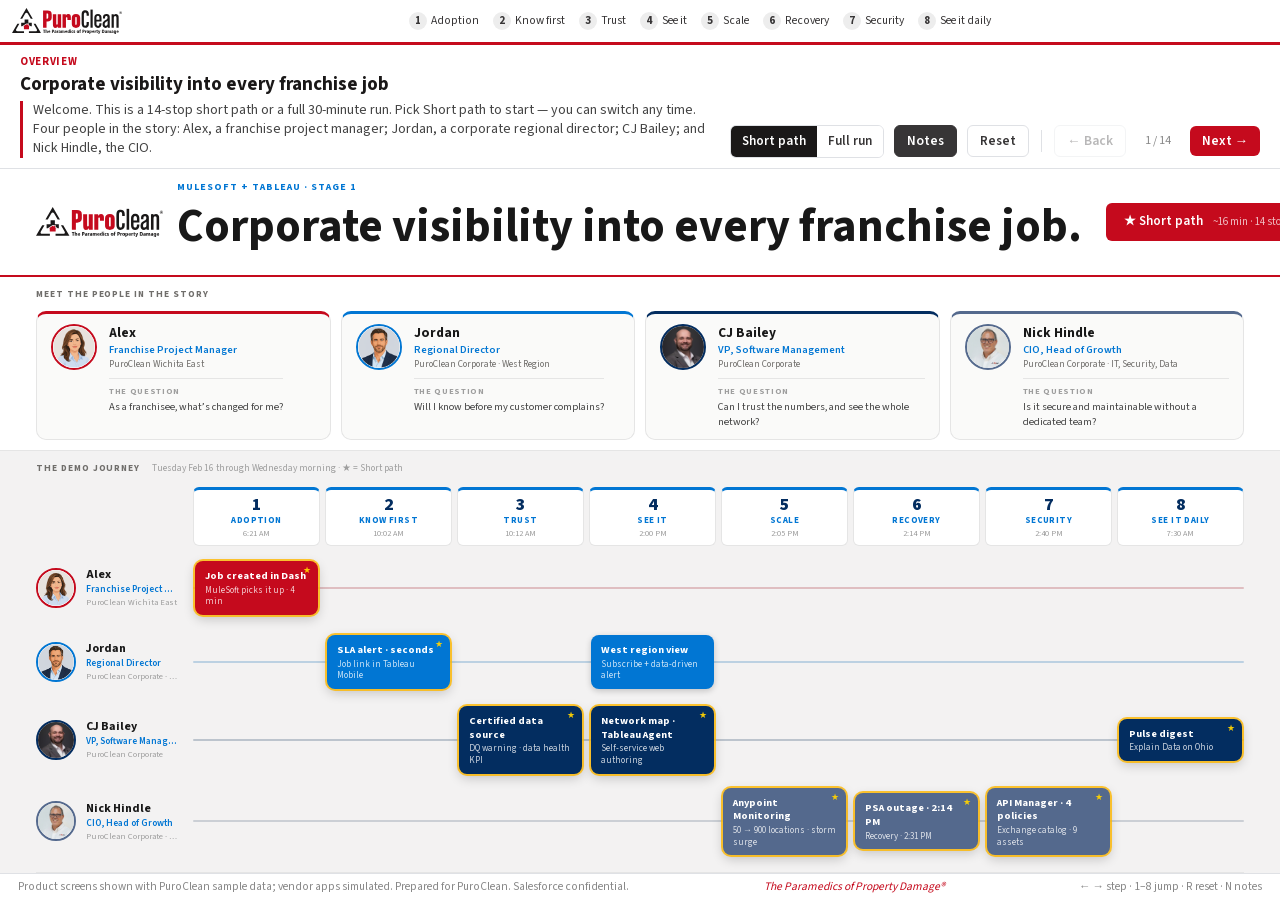
==== internal.html @ c3f548e0 "Add path-aware wrap-up recap stop; reframe persona-card questions (not quotes); keep toggle-snap fix" ====
<!doctype html>
<html lang="en">
<head>
  <meta charset="utf-8"/>
  <meta name="viewport" content="width=device-width, initial-scale=1"/>
  <meta name="robots" content="noindex, nofollow"/>
  <title>PuroClean &middot; Integration strategy &middot; Presenter version</title>
  <link rel="icon" href="assets/icons/house.svg"/>
  <link rel="stylesheet" href="css/styles.css?v=31b5bda"/>
</head>
<body>
  <div id="app"></div>
  <script src="js/data.js?v=31b5bda"></script>
  <script src="js/usmap.js?v=31b5bda"></script>
  <script src="js/console.js?v=31b5bda"></script>
  <script src="js/screens.js?v=31b5bda"></script>
  <script src="js/acts.js?v=31b5bda"></script>
  <script src="js/notes.js?v=31b5bda"></script>
  <script src="js/engine.js?v=31b5bda"></script>
</body>
</html>
---- css/styles.css ----
@font-face {
  font-family: "Source Sans 3";
  src: url("../assets/fonts/SourceSans3-latin.woff2") format("woff2");
  font-weight: 200 900;
  font-style: normal;
  font-display: swap;
}

:root {
  --red: #C50A1D;
  --red-h: #991A20;
  --alert: #D0232A;
  --ink: #1A1818;
  --ink2: #373536;
  --navy: #00346D;
  --gray: #A7A9AC;
  --bg: #F6F7F9;
  --bg2: #EDEDED;
  --line: #dfe1e5;
  --ok: #2e8b57;
  --amber: #e0a020;
  --cx-bg: #161414;
  --cx-panel: #211e1f;
  --cx-line: #3a3738;
  --cx-text: #e9e7e7;
  --cx-mut: #9b9899;
  --cx-ok: #5fd08a;
  --cx-err: #ff5a62;
  --cx-warn: #f5b942;
  --cx-blue: #5aa9e6;
  --mono: ui-monospace, "SF Mono", Menlo, Consolas, monospace;
  --water: #4e79a7; --fire: #e15759; --mold: #59a14f; --bio: #f28e2b;
}

* { box-sizing: border-box; }
html, body { margin: 0; height: 100%; }
body {
  font-family: "Source Sans 3", -apple-system, "Segoe UI", Helvetica, Arial, sans-serif;
  color: var(--ink);
  background: var(--bg);
  font-size: 15px;
  line-height: 1.35;
  -webkit-font-smoothing: antialiased;
  overflow: hidden;
}
button { font: inherit; cursor: pointer; }
code { font-family: var(--mono); font-size: .92em; }
[hidden] { display: none !important; }
.mut { color: #777; }
.small { font-size: 13px; }
.tiny { font-size: 11.5px; }
.ill { display: inline-block; font-size: 10.5px; font-style: italic; color: var(--cx-mut); border: 1px solid var(--cx-line); border-radius: 9px; padding: 0 7px; margin-left: 6px; vertical-align: middle; font-weight: 400; }

#app { height: 100vh; display: grid; grid-template-rows: auto auto 1fr auto; }

/* ------------------------------------------------------------ buttons */
.primary, .btn.primary { background: var(--red); color: #fff; border: 0; border-radius: 6px; padding: 8px 16px; font-weight: 600; }
.primary:hover { background: var(--red-h); }
.primary:disabled, .ghost:disabled { opacity: .35; cursor: default; }
.ghost, .btn.ghost { background: #fff; color: var(--ink2); border: 1px solid var(--line); border-radius: 6px; padding: 7px 13px; font-weight: 600; }
.ghost:hover { border-color: var(--gray); }
.ghost.on { background: var(--ink2); color: #fff; border-color: var(--ink2); }
.btn { border-radius: 6px; padding: 8px 16px; font-weight: 600; }

/* ------------------------------------------------------------ top bar */
.top {
  display: flex; align-items: center; gap: 16px;
  padding: 8px 18px; background: #fff; border-bottom: 3px solid var(--red);
}
.top-logo { cursor: pointer; display: flex; }
.top-logo img { height: 30px; }
.top-title { display: flex; flex-direction: column; line-height: 1.1; padding-left: 14px; border-left: 1px solid var(--line); white-space: nowrap; }
.top-title b { font-size: 15px; }
.top-title span { font-size: 12px; color: #777; }
.stepper { display: flex; gap: 2px; flex: 1; justify-content: center; flex-wrap: nowrap; min-width: 0; }
.st {
  background: transparent; border: 1px solid transparent; border-radius: 16px; padding: 4px 8px;
  font-size: 13px; color: var(--ink2); display: flex; align-items: center; gap: 5px; white-space: nowrap;
}
.st i { font-style: normal; font-weight: 700; font-size: 11px; width: 18px; height: 18px; border-radius: 50%; background: var(--bg2); display: grid; place-items: center; }
.st:hover { border-color: var(--line); }
.st.focus i { background: #f6d7da; color: var(--red); }
.st.on { background: var(--red); color: #fff; }
.st.on i { background: #fff; color: var(--red); }
.st.off { opacity: .42; }
.top-ctl { display: flex; gap: 8px; align-items: center; }
.seg { display: flex; border: 1px solid var(--line); border-radius: 6px; overflow: hidden; }
.seg button { border: 0; background: #fff; padding: 7px 11px; font-size: 13px; font-weight: 600; color: var(--ink2); }
.seg button.on { background: var(--ink); color: #fff; }

/* ------------------------------------------------------------ talking points */
.talk {
  display: grid; grid-template-columns: 1fr auto; gap: 18px; align-items: end;
  padding: 10px 20px 10px; background: #fff; border-bottom: 1px solid var(--line);
}
.tk-act { font-size: 11px; letter-spacing: .06em; text-transform: uppercase; color: var(--red); font-weight: 700; display: flex; gap: 8px; align-items: center; flex-wrap: wrap; }
.tk-ch { color: var(--red); }
.tk-q { color: var(--ink2); font-style: normal; text-transform: none; letter-spacing: 0; font-weight: 400; font-size: 12px; }
.tk-off { background: var(--bg2); color: #666; border-radius: 9px; padding: 1px 8px; letter-spacing: .03em; font-style: normal; }
.tk-title { font-size: 21px; font-weight: 700; margin: 2px 0 2px; display: flex; align-items: baseline; gap: 8px; }
.tk-id { font-size: 13px; color: #fff; background: var(--ink2); border-radius: 4px; padding: 0 6px; font-weight: 600; }
.tk-say { font-size: 15px; color: #444; max-width: 980px; border-left: 3px solid var(--red); padding-left: 10px; margin-top: 4px; }
.notes-off .tk-say { display: none; }
.tk-r { display: flex; flex-direction: column; align-items: flex-end; gap: 8px; }
.tk-chips { display: flex; gap: 5px; flex-wrap: wrap; justify-content: flex-end; max-width: 560px; }
.chip { font-size: 12px; border: 1px solid var(--line); background: var(--bg); border-radius: 12px; padding: 1px 9px; color: var(--ink2); white-space: nowrap; }
.chip-persona { font-size: 12px; border-radius: 12px; padding: 2px 10px; color: #fff; background: var(--pc, var(--ink2)); font-weight: 600; white-space: nowrap; }
.chip-clock { font-size: 12px; border: 1px solid var(--line); background: var(--bg); border-radius: 12px; padding: 1px 9px; color: #555; white-space: nowrap; }
.chip-new { font-size: 9.5px; border-radius: 8px; padding: 1px 7px; background: #f5eafb; color: #9050E9; font-weight: 700; border: 1px solid #e0c8f7; }
.tk-nav { display: flex; align-items: center; gap: 10px; }
.tk-pos { font-size: 12px; color: #888; min-width: 44px; text-align: center; }
.tk-sep { width: 1px; height: 22px; background: var(--line); margin: 0 2px; }
.tk-nav .ghost, .tk-nav .primary { padding: 6px 12px; font-size: 13.5px; }
#btnNext.ready { animation: nextPulse 1.6s ease-in-out infinite; }
@keyframes nextPulse { 0%, 100% { box-shadow: 0 0 0 0 rgba(197, 10, 29, .5); } 50% { box-shadow: 0 0 0 7px rgba(197, 10, 29, 0); } }

/* ------------------------------------------------------------ stage */
.stage { display: grid; grid-template-columns: 50% 50%; min-height: 0; position: relative; }
.left {
  overflow: auto; padding: 18px 22px 30px; display: flex; flex-direction: column; align-items: center; justify-content: safe center; gap: 12px;
  background: radial-gradient(circle at 20% 0%, #fff 0, var(--bg) 60%);
}
.right { background: var(--cx-bg); color: var(--cx-text); display: flex; flex-direction: column; min-height: 0; border-left: 4px solid var(--red); }
.foot {
  display: flex; gap: 18px; justify-content: space-between; padding: 5px 18px; font-size: 11.5px; color: #888;
  background: #fff; border-top: 1px solid var(--line);
}
.foot-tag { font-style: italic; color: var(--red); }

/* ------------------------------------------------------------ guided tap pulse */
.pulse { position: relative; animation: tapPulse 1.3s ease-out infinite; z-index: 1; }
@keyframes tapPulse {
  0% { box-shadow: 0 0 0 0 rgba(197, 10, 29, .65); }
  70% { box-shadow: 0 0 0 12px rgba(197, 10, 29, 0); }
  100% { box-shadow: 0 0 0 0 rgba(197, 10, 29, 0); }
}
g.pulse { animation: none; cursor: pointer; }
g.pulse rect:first-child, g.pulse > path:first-child { stroke: var(--red); stroke-width: 3; animation: tileStroke 1.1s ease-in-out infinite; }
@keyframes tileStroke { 50% { stroke-width: 7; stroke-opacity: .35; } }
tr.pulse { animation: none; box-shadow: none; }
tr.pulse > td { animation: rowPulse 1.3s ease-in-out infinite; }
tr.pulse > td:first-child { box-shadow: inset 3px 0 0 var(--red); }
@keyframes rowPulse { 50% { background: #f8d2d6; } }
tr[data-tap]:hover > td { background: #eef4fa; }
[data-tap].tapped:not(tr) { outline: 2px solid #0176D3; outline-offset: -2px; }
tr.tapped > td { background: #e3eefa; }
[data-tap] { cursor: pointer; }

/* ------------------------------------------------------------ role badge + devices */
.badge-role { display: flex; align-items: center; gap: 9px; align-self: center; background: #fff; border: 1px solid var(--line); border-radius: 22px; padding: 4px 14px 4px 4px; box-shadow: 0 1px 2px rgba(0,0,0,.04); }
.br-dot { width: 30px; height: 30px; border-radius: 50%; background: var(--rc); color: #fff; display: grid; place-items: center; font-weight: 700; font-size: 12px; }
.badge-role b { display: block; font-size: 14px; line-height: 1.1; }
.badge-role small { display: block; font-size: 12px; color: #777; }

.device { background: var(--ink); border-radius: 26px; padding: 10px 12px 14px; box-shadow: 0 18px 40px -18px rgba(0,0,0,.45); position: relative; }
.device .dv-bar { height: 16px; display: flex; align-items: center; justify-content: center; position: relative; color: #bbb; font-size: 10.5px; }
.dv-clock { position: absolute; left: 10px; }
.dv-cam { width: 7px; height: 7px; border-radius: 50%; background: #444; }
.dv-screen { background: #fff; border-radius: 12px; overflow: hidden; }
.device.tablet { width: min(100%, 600px); border: 3px solid var(--rc); }
.device.laptop { width: min(100%, 720px); border-radius: 14px 14px 4px 4px; background: #222; padding: 8px 10px 10px; border: 3px solid var(--rc); }
.device.laptop .dv-screen { border-radius: 4px; }
.device.laptop::after { content: ""; position: absolute; left: -7%; right: -7%; bottom: -14px; height: 12px; background: linear-gradient(#cfd2d6, #a8abb0); border-radius: 0 0 14px 14px; }
.device.phone { width: 292px; border-radius: 40px; padding: 12px 11px 16px; border: 3px solid var(--rc); }
.device.phone .dv-screen { border-radius: 28px; height: 560px; }

/* ------------------------------------------------------------ franchise job app */
.ja { font-size: 14px; }
.ja-top { display: flex; justify-content: space-between; align-items: center; padding: 9px 14px; background: var(--ink2); color: #fff; }
.ja-app { font-weight: 700; }
.ja-app em { font-weight: 400; color: #ccc; font-size: 12px; }
.ja-fr { font-size: 12.5px; color: #ddd; }
.ja-switch { display: flex; gap: 4px; padding: 8px 14px; background: var(--bg); border-bottom: 1px solid var(--line); align-items: center; }
.ja-switch button { border: 1px solid var(--line); background: #fff; border-radius: 14px; padding: 3px 12px; font-size: 13px; font-weight: 600; }
.ja-switch button.on { background: var(--ink); color: #fff; border-color: var(--ink); }
.ja-sim { margin-left: auto; font-size: 11.5px; color: #888; font-style: italic; }
.ja-head { display: flex; gap: 12px; padding: 12px 14px; align-items: flex-start; position: relative; flex-wrap: wrap; }
.ja-ic { width: 40px; height: 40px; border-radius: 10px; background: #e6eef7; display: grid; place-items: center; }
.ja-ic .ico { width: 24px; height: 24px; }
.ja-id { font-weight: 700; font-size: 16px; }
.ja-sub { font-size: 13px; }
.ja-sync { width: 100%; background: #e5f4ea; color: #1d6b3f; border: 1px solid #bfe3cc; border-radius: 6px; padding: 5px 10px; font-weight: 600; font-size: 13px; animation: fadeUp .4s ease; }
.ja-tabs { display: flex; gap: 18px; padding: 0 14px; border-bottom: 1px solid var(--line); font-size: 13px; color: #777; }
.ja-tabs span { padding: 6px 0; }
.ja-tabs .on { color: var(--red); border-bottom: 2px solid var(--red); font-weight: 600; }
.ja-dates { padding: 6px 14px; }
.ja-row { display: flex; justify-content: space-between; align-items: center; padding: 7px 0; border-bottom: 1px dashed #eee; }
.ja-row.done .ja-val { font-weight: 700; color: var(--ink); }
.ja-row.flash { animation: flash 1.4s ease; }
@keyframes flash { 0% { background: #fde2e4; } 100% { background: transparent; } }
.ja-lbl { display: flex; gap: 6px; align-items: center; }
.sla-tag { font-style: normal; font-size: 10px; font-weight: 700; color: var(--red); border: 1px solid #f2b8bd; border-radius: 8px; padding: 0 5px; }
.ja-set { background: #fff; border: 1px solid var(--red); color: var(--red); border-radius: 5px; padding: 2px 10px; font-weight: 600; font-size: 13px; }
.ja-actions { display: flex; gap: 8px; justify-content: flex-end; padding: 10px 14px 14px; }
.ico { width: 18px; height: 18px; vertical-align: -4px; }

.q-list { padding: 12px 14px; display: flex; flex-direction: column; gap: 8px; }
.q-item { border: 1px solid var(--line); border-left: 4px solid var(--amber); border-radius: 6px; padding: 8px 10px; }
.q-item.bad { border-left-color: var(--red); }
.q-item small { display: block; color: #777; }

/* ------------------------------------------------------------ corporate cards */
.card-pad { padding: 18px 20px 20px; }
.card-pad h3 { margin: 0 0 12px; font-size: 18px; }
.plat-grid { display: grid; grid-template-columns: repeat(3, 1fr); gap: 10px; margin-bottom: 12px; }
.plat { border: 1px solid var(--line); border-radius: 8px; padding: 12px; }
.plat b { display: block; }
.plat small { color: #777; font-size: 12px; }
.plat.on { border-left: 4px solid var(--ok); }
.plat.add { border: 2px dashed var(--gray); color: var(--ink2); }
.plat.new { border: 2px solid var(--amber); background: #fff8e6; animation: fadeUp .4s ease; }

.sc-stops { display: flex; gap: 8px; margin-bottom: 10px; }
.sc-stops button { flex: 1; border: 1px solid var(--line); background: #fff; border-radius: 6px; padding: 8px; font-weight: 600; }
.sc-stops button.on { background: var(--navy); color: #fff; border-color: var(--navy); }
.sc-track { height: 8px; background: var(--bg2); border-radius: 4px; overflow: hidden; margin-bottom: 12px; }
.sc-track span { display: block; height: 100%; background: var(--red); transition: width .6s ease; }
.sc-surge { display: inline-flex; align-items: center; gap: 8px; font-weight: 600; border-radius: 16px; padding: 4px 10px 4px 4px; }
.sw { width: 36px; height: 20px; border-radius: 10px; background: #ccc; position: relative; transition: background .2s; }
.sw::after { content: ""; position: absolute; top: 2px; left: 2px; width: 16px; height: 16px; border-radius: 50%; background: #fff; transition: left .2s; }
.sc-surge.on .sw { background: var(--red); }
.sc-surge.on .sw::after { left: 18px; }
.sc-kpis { display: grid; grid-template-columns: repeat(3, 1fr); gap: 10px; margin: 14px 0 8px; }
.sc-kpis div { background: var(--bg); border-radius: 8px; padding: 10px; }
.sc-kpis b { display: block; font-size: 22px; }
.sc-kpis small { color: #777; }

.form { display: grid; grid-template-columns: 1fr 1fr; gap: 10px; margin-bottom: 14px; }
.form label { font-size: 12px; color: #666; display: flex; flex-direction: column; gap: 3px; }
.form input { font: inherit; font-size: 14px; color: var(--ink); border: 1px solid var(--line); border-radius: 5px; padding: 6px 8px; background: var(--bg); }
.ok-banner { background: #e5f4ea; color: #1d6b3f; border: 1px solid #bfe3cc; border-radius: 6px; padding: 10px 12px; font-weight: 600; animation: fadeUp .4s ease; }

.certs { display: flex; gap: 6px; flex-wrap: wrap; margin: 10px 0; }
.cert { background: var(--navy); color: #fff; border-radius: 5px; padding: 5px 11px; font-weight: 700; font-size: 13px; }
.ticks { padding: 0; list-style: none; margin: 8px 0; columns: 2; }
.ticks li { padding: 3px 0 3px 22px; position: relative; break-inside: avoid; }
.ticks li::before { content: "\2713"; position: absolute; left: 2px; color: var(--ok); font-weight: 700; }

.cmp { display: grid; grid-template-columns: 1fr 1fr; gap: 12px; }
.cmp-col { border: 1px solid var(--line); border-radius: 8px; padding: 12px 14px; display: flex; flex-direction: column; }
.cmp-col.on { border: 2px solid var(--red); }
.cmp-h { font-weight: 700; text-transform: uppercase; font-size: 12px; letter-spacing: .06em; color: #777; }
.cmp-col.on .cmp-h { color: var(--red); }
.cmp-col ul { padding-left: 18px; margin: 8px 0; flex: 1; }
.cmp-foot { font-size: 13px; font-style: italic; color: #555; border-top: 1px solid var(--line); padding-top: 8px; }

.next-grid { display: grid; grid-template-columns: repeat(3, 1fr); gap: 10px; }
.next-grid div { background: var(--bg); border-radius: 8px; padding: 12px; border-top: 3px solid var(--navy); }
.next-grid b { display: block; }
.next-grid small { color: #666; }
blockquote { margin: 16px 0 8px; padding: 10px 14px; border-left: 4px solid var(--red); background: #fdf3f4; font-size: 17px; font-style: italic; }
blockquote span { display: block; font-size: 12px; font-style: normal; color: #777; margin-top: 4px; }

/* ------------------------------------------------------------ phone screens */
.ph { height: 100%; }
.ph-lock { height: 100%; background: linear-gradient(160deg, #2b3a55 0%, #1A1818 70%); color: #fff; padding: 46px 14px; text-align: center; }
.ph-time { font-size: 58px; font-weight: 300; line-height: 1; }
.ph-date { font-size: 14px; opacity: .85; margin-bottom: 26px; }
.notif { text-align: left; background: rgba(255,255,255,.92); color: var(--ink); border-radius: 16px; padding: 10px 12px; animation: dropIn .5s ease; }
.notif b { display: block; font-size: 14px; }
.notif p { margin: 3px 0 0; font-size: 13px; }
.nt-h { display: flex; align-items: center; gap: 6px; font-size: 11.5px; color: #666; margin-bottom: 4px; }
.nt-h img { height: 12px; }
.nt-mule { width: 16px; height: 16px; border-radius: 4px; background: #00a0df; color: #fff; font-weight: 700; font-size: 10px; display: grid; place-items: center; }
.ph-app { padding: 18px 14px; height: 100%; background: var(--bg); overflow: auto; }
.ph-apphead { font-weight: 700; font-size: 15px; margin: 18px 0 12px; }
.al-card { background: #fff; border-radius: 10px; padding: 10px 12px; border-left: 4px solid var(--alert); margin-bottom: 10px; }
.al-card p { margin: 4px 0 0; font-size: 13px; }
.al-steps { font-size: 13px; background: #fff; border-radius: 10px; padding: 8px 12px; margin-bottom: 12px; }
.al-steps div { padding: 3px 0; }
.ph-app .btn { width: 100%; }
.al-run { display: block; text-align: center; margin-top: 10px; color: var(--navy); font-weight: 600; font-size: 13px; }
.pulse-card { background: #fff; border-radius: 12px; padding: 12px; margin-bottom: 10px; box-shadow: 0 1px 2px rgba(0,0,0,.06); }
.pl-k { font-size: 12.5px; color: #666; }
.pl-v { font-size: 26px; font-weight: 700; }
.pulse-card.small .pl-v { font-size: 19px; }
.pl-v .up { font-size: 14px; color: var(--red); }
.pl-v .flat { font-size: 13px; color: var(--ok); font-weight: 600; }
.pulse-card p { font-size: 13px; margin: 4px 0 0; }
.spark { width: 100%; height: 50px; }

/* ------------------------------------------------------------ Tableau */
.tb { font-size: 13px; background: #fff; }
.tb-top { display: flex; align-items: center; gap: 10px; background: var(--ink); color: #fff; padding: 7px 12px; }
.tb-top img { height: 15px; }
.tb-title { font-weight: 700; font-size: 14px; }
.tb-fresh { margin-left: auto; font-size: 11.5px; color: #8fd9a8; }
.tb-brand { font-size: 11px; background: #e97627; color: #fff; border-radius: 3px; padding: 1px 6px; font-weight: 700; }
.tb-crumbs { display: flex; gap: 6px; align-items: center; padding: 6px 12px; background: var(--bg); border-bottom: 1px solid var(--line); font-size: 12.5px; color: #666; }
.tb-crumbs i { font-style: normal; color: #bbb; }
.tb-crumbs .on { color: var(--ink); font-weight: 700; }
.tb-viewas { margin-left: auto; background: var(--navy); color: #fff; border-radius: 10px; padding: 1px 9px; font-size: 11.5px; }
.tb-body { padding: 10px 12px 12px; }
.tb-kpis { display: grid; grid-template-columns: repeat(5, 1fr); gap: 7px; margin-bottom: 9px; }
.tb-kpis.three { grid-template-columns: repeat(3, 1fr); }
.kpi { border: 1px solid var(--line); border-radius: 6px; padding: 6px 8px; border-top: 3px solid var(--navy); }
.kpi-k { font-size: 11px; color: #666; line-height: 1.15; }
.kpi-v { font-size: 20px; font-weight: 700; color: var(--navy); }
.kpi-v small { font-size: 11px; font-weight: 600; }
.kpi-v .up { color: var(--ok); }
.kpi-d { font-size: 11px; color: #888; }
.kpi.hl { border-color: var(--red); border-top-color: var(--red); background: #fdf3f4; }
.kpi.tappable { border-top-color: var(--red); }
.kpi.green { border-top-color: var(--ok); }
.kpi.green .kpi-v { color: var(--ok); }
.kpi.amber { border-top-color: var(--amber); background: #fff8e6; }
.kpi.amber .kpi-v { color: #b57a00; }
.tb-grid { display: grid; grid-template-columns: 1.55fr 1fr; gap: 9px; }
.tb-card { border: 1px solid var(--line); border-radius: 6px; padding: 8px 10px; }
.tb-card.wide { padding: 8px; }
.tb-h { font-weight: 700; font-size: 13px; margin-bottom: 6px; display: flex; justify-content: space-between; gap: 8px; }
.tb-h small { font-weight: 400; color: var(--red); }
.tb-note { font-size: 11.5px; color: #888; margin-top: 8px; }
.tb-ask { font-size: 14px; margin: 4px 0; color: #444; }
.usmap { width: 100%; height: auto; display: block; }
.usmap .tl { font-size: 11px; font-weight: 700; }
.usmap .tv { font-size: 10.5px; }
.donut-legend div { display: flex; align-items: center; gap: 7px; padding: 3px 0; }
.donut-legend i { width: 12px; height: 12px; border-radius: 3px; }
.bars { display: flex; flex-direction: column; gap: 6px; }
.bar-row { display: grid; grid-template-columns: 112px 1fr 34px; gap: 6px; align-items: center; border-radius: 5px; padding: 3px 4px; }
.bl { font-size: 12.5px; white-space: nowrap; overflow: hidden; text-overflow: ellipsis; }
.bt { height: 14px; background: var(--bg2); border-radius: 3px; overflow: hidden; }
.bt span { display: block; height: 100%; animation: grow .6s ease; transform-origin: left; }
@keyframes grow { from { transform: scaleX(0); } }
.bv { font-weight: 700; text-align: right; }
.tb-table { width: 100%; border-collapse: collapse; font-size: 12.5px; }
.tb-table th { text-align: left; font-size: 11px; color: #777; font-weight: 600; border-bottom: 1px solid var(--line); padding: 4px; }
.tb-table td { padding: 6px 4px; border-bottom: 1px solid #f0f0f0; }
div.tl { display: grid; grid-template-columns: repeat(3, 1fr); gap: 6px 12px; margin-top: 6px; }
.tl-step { display: flex; gap: 6px; align-items: center; font-size: 12.5px; color: #999; }
.tl-dot { width: 10px; height: 10px; border-radius: 50%; border: 2px solid #ccc; flex: none; }
.tl-step.done { color: var(--ink); }
.tl-step.done .tl-dot { background: var(--red); border-color: var(--red); }
.tl-v { margin-left: auto; font-weight: 700; }
.rd-list div { display: flex; justify-content: space-between; padding: 5px 0; border-bottom: 1px solid #f0f0f0; }
.bm-row { display: grid; grid-template-columns: 130px 1fr; gap: 8px; align-items: center; margin: 7px 0; }
.bm-k { font-size: 12.5px; }
.bm-bars { display: flex; flex-direction: column; gap: 2px; }
.bm-bars span { display: block; height: 15px; border-radius: 3px; font-size: 11px; color: #fff; padding-left: 6px; line-height: 15px; font-weight: 700; animation: grow .6s ease; transform-origin: left; }
.bm-fr.good { background: var(--navy); }
.bm-fr.bad { background: var(--red); }
.bm-net { background: var(--gray); }
.lg-fr, .lg-net { display: inline-block; width: 10px; height: 10px; border-radius: 2px; margin: 0 3px 0 8px; vertical-align: -1px; }
.lg-fr { background: var(--navy); }
.lg-net { background: var(--gray); }
.bm-fin { margin-top: 10px; padding: 8px 10px; border: 1px dashed var(--gray); border-radius: 6px; color: #999; font-size: 12.5px; }
.bm-fin span { display: block; font-size: 11.5px; color: var(--red); }
.trend { width: 100%; height: 110px; }
.trend .tr-l { font-size: 11px; fill: var(--red); font-family: "Source Sans 3", sans-serif; font-weight: 600; }
svg text { font-family: "Source Sans 3", -apple-system, Helvetica, Arial, sans-serif; }

/* ------------------------------------------------------------ console (right) */
.cx-head { display: flex; align-items: center; gap: 12px; padding: 9px 16px; border-bottom: 1px solid var(--cx-line); }
.cx-logo { height: 20px; }
.cx-title { font-weight: 600; font-size: 14px; color: var(--cx-mut); letter-spacing: .02em; padding-left: 12px; border-left: 1px solid var(--cx-line); }
.cx-depth { margin-left: auto; display: flex; border: 1px solid var(--cx-line); border-radius: 6px; overflow: hidden; }
.cx-depth button { background: transparent; color: var(--cx-mut); border: 0; padding: 4px 10px; font-size: 12px; font-weight: 600; }
.cx-depth button.on { background: var(--red); color: #fff; }
.cx-caption { min-height: 38px; padding: 9px 16px; font-size: 15px; color: #fff; display: flex; align-items: center; gap: 9px; background: linear-gradient(90deg, rgba(197,10,29,.18), transparent 70%); }
.cap-dot { width: 8px; height: 8px; border-radius: 50%; background: var(--red); flex: none; animation: blink 1.4s ease-in-out infinite; }
@keyframes blink { 50% { opacity: .3; } }
.cx-tabs { display: flex; gap: 2px; padding: 0 12px; border-bottom: 1px solid var(--cx-line); }
.cx-tabs button { background: transparent; border: 0; color: var(--cx-mut); padding: 7px 12px; font-size: 13px; font-weight: 600; border-bottom: 2px solid transparent; position: relative; }
.cx-tabs button.has::after { content: ""; position: absolute; top: 7px; right: 3px; width: 5px; height: 5px; border-radius: 50%; background: var(--cx-blue); }
.cx-tabs button.on { color: #fff; border-bottom-color: var(--red); }
.cx-body { flex: 1; min-height: 0; position: relative; }
.cx-pane { display: none; position: absolute; inset: 0; overflow: auto; padding: 12px 14px; }
.cx-pane.on { display: block; }
.cx-pane::-webkit-scrollbar, .left::-webkit-scrollbar { width: 8px; }
.cx-pane::-webkit-scrollbar-thumb { background: #3a3738; border-radius: 4px; }

.cx-graph { width: 100%; height: auto; display: block; max-height: 52vh; }
.cx-group { fill: rgba(255,255,255,.025); stroke: var(--cx-line); stroke-dasharray: 3 3; }
.cx-group-label { fill: var(--cx-mut); font-size: 11.5px; font-weight: 600; letter-spacing: .06em; text-transform: uppercase; }
.cx-node rect { fill: #262324; stroke: #555253; stroke-width: 1.4; transition: stroke .25s, fill .25s; }
.cx-node .nl { fill: #fff; font-size: 13.5px; font-weight: 600; }
.cx-node .ns { fill: var(--cx-mut); font-size: 10.5px; }
.cx-node.sys rect { stroke: #3d6f96; }
.cx-node.proc rect { fill: #13283d; stroke: var(--cx-blue); }
.cx-node.store rect { fill: #1f2733; stroke: #7f97b5; }
.cx-node.viz rect { fill: #2d2219; stroke: var(--bio); }
.cx-node.ops rect { fill: #1b2a1f; stroke: #59a14f; }
.cx-node.exp rect { fill: #241a30; stroke: #b07ee8; }
.cx-lane { stroke-width: 1; }
.cx-lane.sys { fill: rgba(79,179,176,.06); stroke: rgba(79,179,176,.38); }
.cx-lane.proc { fill: rgba(90,169,230,.06); stroke: rgba(90,169,230,.38); }
.cx-lane.exp { fill: rgba(176,126,232,.07); stroke: rgba(176,126,232,.42); }
.cx-lane-label { font-size: 14px; font-weight: 700; letter-spacing: .03em; }
.cx-lane-label.sys { fill: #7fd3d0; }
.cx-lane-label.proc { fill: #8cc6f0; }
.cx-lane-label.exp { fill: #cfa8f5; }
.cx-legend .lg { display: inline-block; width: 10px; height: 10px; border-radius: 3px; margin: 0 5px -1px 12px; }
.cx-legend .lg:first-child { margin-left: 0; }
.cx-legend .lg.sys { background: #4fb3b0; }
.cx-legend .lg.proc { background: #5aa9e6; }
.cx-legend .lg.exp { background: #b07ee8; }
.cx-node.dim { opacity: .35; }
.cx-node.active rect { stroke: var(--red); stroke-width: 2.6; fill: #3a1418; filter: url(#glow); }
.cx-node.ok rect { stroke: var(--cx-ok); }
.cx-node.err rect { stroke: var(--cx-err); stroke-width: 2.6; fill: #4a1418; }
.cx-node.err .nl { fill: #ffd0d3; }
.cx-node.warn rect { stroke: var(--cx-warn); stroke-width: 2.4; fill: #3b2e12; }
.cx-node.reuse rect { stroke: var(--cx-ok); stroke-dasharray: 5 3; }
.cx-node.new rect { stroke: #ffd166; stroke-width: 2.4; fill: #352c12; }
.cx-node.err, .cx-node.warn, .cx-node.ok, .cx-node.active, .cx-node.new { opacity: 1; }
.nb rect { fill: #2e7d4f; stroke: none; }
.nb text { fill: #fff; font-size: 10px; font-weight: 700; }
.cx-edge { fill: none; stroke: #4b4748; stroke-width: 1.6; transition: stroke .3s; }
.cx-edge.dashed { stroke-dasharray: 5 4; }
.cx-edge.hot { stroke: var(--red); stroke-width: 2.8; }
.cx-edge.ok { stroke: #3f8d5c; stroke-width: 2; }
.cx-edge.err { stroke: var(--cx-err); stroke-width: 2.4; stroke-dasharray: 4 4; }
.cx-packet { fill: #ff3346; }
.cx-packet.ref { fill: #9fb8d6; }
.cx-packet.err { fill: var(--cx-err); }
.cx-packet.new { fill: #ffd166; }
.cx-legend { font-size: 12px; color: var(--cx-mut); margin-top: 4px; }

.cx-mini { margin-top: 8px; border-top: 1px solid var(--cx-line); padding-top: 6px; }
.cx-mini .lg { grid-template-columns: 92px 1fr; animation: fadeUp .25s ease; }
.cx-extra:not(:empty) { margin-top: 10px; }

/* logs */
.cx-logs { font-size: 12.5px; }
.lg { display: grid; grid-template-columns: 92px 46px 1fr; gap: 8px; padding: 4px 2px; border-bottom: 1px solid rgba(255,255,255,.04); animation: fadeUp .25s ease; align-items: baseline; }
.lt { font-family: var(--mono); color: #77736f; font-size: 11.5px; }
.ll { font-family: var(--mono); font-size: 10.5px; font-weight: 700; }
.lm { min-width: 0; }
.raw { font-family: var(--mono); font-size: 12px; color: #d8d5d5; word-break: break-word; }
.raw code { color: #fff; background: rgba(255,255,255,.07); padding: 0 4px; border-radius: 3px; }
.ex { display: none; font-size: 14px; color: #fff; }
.lg.info .ll { color: var(--cx-mut); }
.lg.http .ll { color: var(--cx-blue); }
.lg.sql .ll { color: #c79bd9; }
.lg.ok .ll { color: var(--cx-ok); }
.lg.warn .ll { color: var(--cx-warn); }
.lg.err .ll { color: var(--cx-err); }
.lg.err .raw { color: #ffc4c8; }
body.exec .raw, body.exec .eng-only { display: none; }
body.exec .ex { display: inline; }
body.exec .lg { grid-template-columns: 92px 1fr; }
body.exec .lg .ll { display: none; }
body.exec .cx-mini .lg { grid-template-columns: 92px 1fr; }

/* payload */
.pl-grid { display: grid; grid-template-columns: 1fr 1fr; gap: 10px; }
.pl-grid.multi { grid-template-columns: 1.5fr 1fr; }
.pl-sources { display: grid; gap: 8px; }
.pl-grid.multi .pl-sources { grid-template-columns: 1fr 1fr; }
.pl-col { background: var(--cx-panel); border: 1px solid var(--cx-line); border-radius: 8px; overflow: hidden; min-width: 0; }
.pl-col.canon { border-color: #2f6b47; }
.pl-h { font-size: 11.5px; font-weight: 700; letter-spacing: .05em; text-transform: uppercase; color: var(--cx-mut); padding: 6px 10px; border-bottom: 1px solid var(--cx-line); }
.pl-col.canon .pl-h { color: var(--cx-ok); }
.json { margin: 0; padding: 6px 0; font-family: var(--mono); font-size: 11.5px; line-height: 1.5; color: #cfcaca; overflow-x: auto; }
.pl-grid.multi .pl-sources .json { font-size: 10.5px; }
.jl { padding: 0 10px; white-space: pre; border-left: 3px solid transparent; }
.jl.hl.src { background: rgba(197,10,29,.2); border-left-color: var(--red); }
.jl.hl.dst { background: rgba(95,208,138,.14); border-left-color: var(--cx-ok); }
.jk { color: #9fc7ec; }
.js { color: #f1c48b; }
.jn { color: #c79bd9; }
.pl-map { margin-top: 10px; background: var(--cx-panel); border: 1px solid var(--cx-line); border-radius: 8px; }
.pl-map table { width: 100%; border-collapse: collapse; font-size: 12.5px; }
.pl-map td { padding: 5px 10px; border-top: 1px solid rgba(255,255,255,.05); }
.pl-map .arrow { color: var(--red); width: 20px; }
.pl-map code { color: #f1c48b; }
.pl-map code.canon, code.canon { color: var(--cx-ok); }
.pl-note { color: var(--cx-mut); font-size: 12px; }

/* lineage */
.lin { background: var(--cx-panel); border: 1px solid var(--cx-line); border-radius: 10px; padding: 12px 14px; }
.lin-h { font-weight: 700; font-size: 15px; margin-bottom: 10px; }
.lin-row { display: grid; grid-template-columns: 140px 1fr 170px; gap: 10px; background: #2a2627; border-radius: 7px; padding: 9px 12px; align-items: center; animation: fadeUp .35s ease both; border-left: 3px solid var(--red); }
.lin-row.note { margin-top: 10px; border-left-color: var(--cx-blue); background: transparent; border: 1px dashed var(--cx-line); }
.lin-k { font-size: 11.5px; text-transform: uppercase; letter-spacing: .05em; color: var(--cx-mut); font-weight: 700; }
.lin-v { font-size: 14.5px; color: #fff; }
.lin-s { font-size: 12px; color: var(--cx-mut); text-align: right; }
.expl { background: var(--cx-panel); border: 1px solid var(--cx-line); border-radius: 10px; padding: 12px 14px; display: grid; gap: 6px; }
.expl-h { font-weight: 700; font-size: 15px; margin-bottom: 4px; }
.expl-row { display: grid; grid-template-columns: 150px 1fr; gap: 2px 10px; background: #2a2627; border-radius: 7px; padding: 8px 12px; border-left: 3px solid var(--cx-line); animation: fadeUp .35s ease both; }
.expl-k { font-size: 11.5px; text-transform: uppercase; letter-spacing: .05em; color: var(--cx-mut); font-weight: 700; align-self: center; }
.expl-v { font-size: 14px; color: #fff; }
.expl-v.warn { color: #ffb547; }
.expl-note { grid-column: 2; font-size: 12px; color: var(--cx-mut); }
.expl-src { font-size: 11px; color: var(--cx-mut); margin-top: 2px; }
.lin-arrow { text-align: center; color: var(--red); line-height: 1.1; font-size: 15px; padding: 1px 0; animation: fadeUp .35s ease both; }

/* monitor */
.mon-h { font-weight: 700; font-size: 15px; margin-bottom: 10px; display: flex; align-items: center; gap: 10px; }
.pill { font-size: 11.5px; border-radius: 10px; padding: 1px 9px; font-weight: 700; }
.pill.err { background: var(--alert); color: #fff; animation: blink 1.2s ease-in-out infinite; }
.pill.ok { background: #2e7d4f; color: #fff; }
.mon-grid { display: grid; grid-template-columns: repeat(3, 1fr); gap: 8px; margin-bottom: 10px; }
.mon-card { background: var(--cx-panel); border: 1px solid var(--cx-line); border-radius: 8px; padding: 8px 10px; }
.mon-card.biz { border-color: #3d6f96; }
.mon-card svg { width: 100%; height: 60px; }
.mc-k { font-size: 12px; color: var(--cx-mut); font-weight: 600; margin-bottom: 4px; }
.mc-k small { color: var(--cx-blue); font-weight: 600; margin-left: 4px; }
.trace { background: var(--cx-panel); border: 1px solid var(--cx-line); border-radius: 8px; padding: 9px 10px; transition: opacity .3s; }
.trace.dim { opacity: .45; }
.tr-row { display: grid; grid-template-columns: 210px 1fr 44px; gap: 8px; align-items: center; padding: 3px 0; font-size: 12px; }
.tr-l { font-family: var(--mono); font-size: 11.5px; color: #d8d5d5; }
.tr-bar { position: relative; height: 12px; background: rgba(255,255,255,.04); border-radius: 3px; }
.tr-bar span { position: absolute; top: 0; bottom: 0; border-radius: 3px; }
.tr-bar .err { background: var(--cx-err); }
.tr-bar .warn { background: var(--cx-warn); }
.tr-bar .info { background: #6c6869; }
.tr-bar .ok { background: var(--cx-ok); }
.tr-r { font-family: var(--mono); font-size: 11.5px; text-align: right; }
.tr-r.err { color: var(--cx-err); }
.tr-r.warn { color: var(--cx-warn); }
.tr-r.ok { color: var(--cx-ok); }
.tr-r.info { color: var(--cx-mut); }

/* clock strip */
.cx-clock { display: flex; gap: 8px; padding: 9px 14px; border-top: 1px solid var(--cx-line); background: #100f0f; min-height: 58px; }
.cx-clock:empty { display: none; }
.ck { flex: 1; background: var(--cx-panel); border: 1px solid var(--cx-line); border-radius: 7px; padding: 5px 10px; min-width: 0; animation: fadeUp .3s ease; }
.ck-l { font-size: 10.5px; text-transform: uppercase; letter-spacing: .06em; color: var(--cx-mut); font-weight: 700; }
.ck-v { font-size: 16px; font-weight: 700; white-space: nowrap; overflow: hidden; text-overflow: ellipsis; }
.ck-s { font-size: 11px; color: var(--cx-mut); }
.ck.ok { border-color: #2f6b47; } .ck.ok .ck-v { color: var(--cx-ok); }
.ck.err { border-color: #7a2328; } .ck.err .ck-v { color: var(--cx-err); }
.ck.warn { border-color: #6b5320; } .ck.warn .ck-v { color: var(--cx-warn); }
.ck.run { border-color: var(--red); } .ck.run .ck-v { color: #fff; }
.ck.run .ck-l::before { content: ""; display: inline-block; width: 7px; height: 7px; border-radius: 50%; background: var(--red); margin-right: 5px; animation: blink 1s infinite; }

/* extras: Rosetta, Exchange, scaling, shared responsibility */
.rosetta { background: var(--cx-panel); border: 1px solid var(--cx-line); border-radius: 10px; padding: 10px 12px; }
.ro-h { font-weight: 700; font-size: 14px; margin-bottom: 8px; }
.rosetta table { width: 100%; border-collapse: collapse; font-size: 12.5px; }
.rosetta th { text-align: left; font-size: 11px; color: var(--cx-mut); text-transform: uppercase; letter-spacing: .04em; padding: 5px 6px; border-bottom: 1px solid var(--cx-line); }
.rosetta td { padding: 5px 6px; border-bottom: 1px solid rgba(255,255,255,.04); color: #cfcaca; }
.rosetta tr { animation: fadeUp .3s ease both; }
.rosetta td code { color: #f1c48b; }
.rosetta .on { background: rgba(197,10,29,.22); color: #fff; }
.rosetta th.on { color: #fff; }
.rosetta tr.key td { font-weight: 700; }
.rosetta tr.key td:first-child { color: #fff; }

.exch { background: var(--cx-panel); border: 1px solid var(--cx-line); border-radius: 10px; padding: 10px 12px; display: flex; flex-wrap: wrap; gap: 6px; align-items: center; animation: fadeUp .35s ease; }
.ex-h { width: 100%; font-weight: 700; font-size: 13px; color: var(--cx-mut); text-transform: uppercase; letter-spacing: .05em; }
.ex-a { background: #2a2627; border: 1px solid var(--cx-line); border-radius: 6px; padding: 4px 9px; font-size: 12.5px; }
.ex-a b { font-family: var(--mono); font-size: 12px; color: #fff; font-weight: 600; }
.ex-a small { display: block; color: var(--cx-mut); font-size: 11px; }

.sc-panel { background: var(--cx-panel); border: 1px solid var(--cx-line); border-radius: 10px; padding: 14px; }
.sc-h { font-weight: 700; font-size: 14px; margin-bottom: 10px; }
.workers { display: grid; grid-template-columns: repeat(4, 1fr); gap: 8px; margin-bottom: 14px; }
.wk { border: 1px dashed var(--cx-line); border-radius: 8px; padding: 12px 10px; text-align: center; color: var(--cx-mut); transition: all .35s; }
.wk span { display: block; font-size: 11.5px; text-transform: uppercase; letter-spacing: .05em; }
.wk b { font-size: 18px; }
.wk.on { border: 1px solid var(--cx-blue); background: #13283d; color: #fff; animation: fadeUp .35s ease; }
.sc-meters { display: grid; grid-template-columns: repeat(3, 1fr); gap: 12px; }
.sc-l { font-size: 11px; text-transform: uppercase; letter-spacing: .05em; color: var(--cx-mut); font-weight: 700; }
.sc-v { font-size: 24px; font-weight: 700; }
.sc-v.ok { color: var(--cx-ok); }
.sc-s { font-size: 12px; color: var(--cx-mut); }
.meter { height: 12px; background: rgba(255,255,255,.06); border-radius: 6px; overflow: hidden; margin: 8px 0 4px; }
.meter span { display: block; height: 100%; background: var(--cx-ok); transition: width .6s ease; }
.meter span.warn { background: var(--cx-warn); }
.sc-note { margin-top: 14px; font-size: 13px; color: #cfcaca; }

.srm { background: var(--cx-panel); border: 1px solid var(--cx-line); border-radius: 10px; padding: 12px 14px; }
.srm-h { font-weight: 700; font-size: 14px; margin-bottom: 8px; }
.srm-cols { display: grid; grid-template-columns: 1fr 1fr; gap: 10px; }
.srm-cols > div { background: #2a2627; border-radius: 8px; padding: 10px 12px; border-top: 3px solid var(--cx-blue); }
.srm-cols > div.pc { border-top-color: var(--red); }
.srm-cols ul { margin: 6px 0 0; padding-left: 18px; font-size: 13.5px; }
.srm-src { font-size: 11.5px; color: var(--cx-mut); margin-top: 8px; }

/* ------------------------------------------------------------ full-width pages */
.page { overflow: auto; min-height: 0; background: var(--bg); }
.hero { max-width: 1180px; margin: 0 auto; padding: 22px 28px 30px; }
.hero-band { background: var(--ink); color: #fff; border-radius: 14px; padding: 34px 40px 32px; position: relative; overflow: hidden; border-left: 8px solid var(--red); }
.hero-band::after { content: ""; position: absolute; right: -80px; top: -80px; width: 320px; height: 320px; border-radius: 50%; background: radial-gradient(circle, rgba(197,10,29,.45), transparent 70%); }
.hero-logo { height: 40px; margin-bottom: 18px; }
.hero-eyebrow { text-transform: uppercase; letter-spacing: .12em; font-size: 13px; color: #f08a93; font-weight: 700; }
.hero h1 { font-size: 46px; line-height: 1.05; margin: 8px 0 12px; font-weight: 700; }
.hero-sub { font-size: 19px; max-width: 800px; color: #ddd; margin: 0 0 22px; }
.hero-paths { display: flex; gap: 12px; position: relative; z-index: 1; }
.big { padding: 12px 22px; font-size: 17px; border-radius: 8px; }
.big small { display: block; font-size: 12.5px; font-weight: 400; opacity: .8; }
.ghost-light { background: transparent; color: #fff; border: 1.5px solid rgba(255,255,255,.5); font-weight: 600; }
.ghost-light:hover { border-color: #fff; }
.hero-stats { display: grid; grid-template-columns: repeat(6, 1fr); gap: 10px; margin: 16px 0; }
.hs { background: #fff; border: 1px solid var(--line); border-radius: 10px; padding: 12px 14px; border-top: 3px solid var(--red); }
.hs b { display: block; font-size: 24px; color: var(--ink); }
.hs span { font-size: 13px; color: #666; }
.hero-split { display: grid; grid-template-columns: 45fr 55fr; border-radius: 12px; overflow: hidden; border: 1px solid var(--line); }
.hero-split > div { padding: 16px 20px; background: #fff; }
.hero-split > div.dark { background: var(--ink); color: #fff; border-left: 4px solid var(--red); }
.hero-split .hx { font-size: 11.5px; text-transform: uppercase; letter-spacing: .08em; color: var(--red); font-weight: 700; display: block; }
.hero-split .dark .hx { color: #f08a93; }
.hero-split b { font-size: 18px; }
.hero-split p { margin: 4px 0 0; color: #666; }
.hero-split .dark p { color: #ccc; }
.hero-fine { font-size: 12.5px; color: #888; margin-top: 14px; text-align: center; }
.hero-fine .tag { color: var(--red); font-style: italic; }

.arch, .close { max-width: 1260px; margin: 0 auto; padding: 22px 28px 30px; }
.arch h2, .close h2 { font-size: 30px; margin: 0 0 4px; }
.lede { color: #666; margin: 0 0 14px; }
.arch-grid { display: grid; grid-template-columns: 1fr 24px 2.1fr 24px 1fr 24px 1fr; align-items: stretch; }
.arch-col { background: #fff; border: 1px solid var(--line); border-radius: 12px; padding: 12px; display: flex; flex-direction: column; gap: 8px; }
.arch-col.c1 { display: grid; grid-template-columns: 1fr 1fr; align-content: start; background: #f2f6fb; border-color: #c9d8ea; }
.arch-col.c1 .arch-h { grid-column: 1 / -1; color: var(--navy); }
.arch-col.c2 { background: #f4f5f7; }
.arch-arrow { display: grid; place-items: center; color: var(--red); font-size: 20px; font-weight: 700; }
.arch-h { font-size: 12px; text-transform: uppercase; letter-spacing: .07em; font-weight: 700; color: var(--red); }
.ab { text-align: left; background: #fff; border: 1px solid var(--line); border-radius: 8px; padding: 9px 11px; transition: all .15s; }
.ab b { display: block; font-size: 14.5px; }
.ab small { color: #777; font-size: 12.5px; }
.ab:hover { border-color: var(--red); }
.ab.on { border-color: var(--red); box-shadow: 0 0 0 2px rgba(197,10,29,.2); }
.arch-detail { margin-top: 12px; background: var(--ink); color: #fff; border-radius: 10px; padding: 14px 18px; min-height: 82px; border-left: 5px solid var(--red); }
.arch-detail b { font-size: 17px; }
.arch-detail small { margin-left: 8px; color: #f08a93; }
.arch-detail p { margin: 5px 0 0; color: #ddd; max-width: 980px; }
.arch-out { margin-top: 12px; display: grid; grid-template-columns: 140px repeat(4, 1fr); gap: 8px; align-items: center; }
.arch-out > div:not(.arch-h) { border: 1px dashed var(--gray); border-radius: 8px; padding: 7px 10px; color: #777; }
.arch-out b { display: block; color: #555; }
.arch-out small { font-size: 12px; }
.arch-out .arch-h { color: #888; }

.close-cards { display: grid; grid-template-columns: repeat(4, 1fr); gap: 12px; margin: 14px 0 16px; }
.close-cards > div { background: #fff; border: 1px solid var(--line); border-radius: 12px; padding: 16px 18px; border-top: 4px solid var(--red); }
.close-cards i { font-style: normal; font-weight: 700; color: #fff; background: var(--red); width: 26px; height: 26px; border-radius: 50%; display: grid; place-items: center; margin-bottom: 8px; }
.close-cards b { font-size: 19px; display: block; }
.close-cards p { margin: 4px 0 0; color: #555; }
.close-row { display: grid; grid-template-columns: 1.3fr 1.2fr .8fr; gap: 12px; }
.waves, .nexts, .presenter { background: #fff; border: 1px solid var(--line); border-radius: 12px; padding: 14px 16px; }
.wv { display: grid; grid-template-columns: 92px 1fr; padding: 7px 0; border-bottom: 1px solid #f0f0f0; }
.wv span { font-weight: 700; color: var(--red); grid-row: span 2; }
.wv small { color: #777; }
.nexts ol { margin: 8px 0 0; padding-left: 20px; }
.nexts li { padding: 4px 0; }
.presenter { display: flex; flex-direction: column; align-items: flex-start; gap: 4px; background: var(--ink); color: #fff; border-color: var(--ink); }
.presenter img { height: 26px; background: #fff; border-radius: 4px; padding: 4px 6px; margin-bottom: 8px; }
.presenter b { font-size: 18px; }
.presenter small { color: #ccc; margin-bottom: 10px; }

/* ------------------------------------------------------------ left pane: UI + "what's happening" line */
.left-ui { display: flex; flex-direction: column; align-items: center; gap: 10px; width: 100%; }
.left-desc {
  position: sticky; bottom: 0; z-index: 3; flex: none;
  width: min(100%, 720px); margin-top: 4px; background: #fff; border-radius: 12px; overflow: hidden;
  border: 1px solid #e3c4c7; box-shadow: 0 10px 28px -10px rgba(26, 24, 24, .35), 0 0 0 4px rgba(246, 247, 249, .9);
  animation: fadeUp .4s ease both;
}
.ld-h { display: flex; align-items: center; justify-content: space-between; padding: 6px 16px; background: var(--red); color: #fff; }
.ld-k { font-size: 12px; font-weight: 700; letter-spacing: .1em; text-transform: uppercase; display: flex; align-items: center; gap: 8px; }
.ld-k::before { content: ""; width: 8px; height: 8px; border-radius: 50%; background: #fff; animation: ldLive 1.6s ease-in-out infinite; }
.ld-s { font-size: 12px; font-weight: 600; opacity: .85; }
.ld-b { padding: 8px 16px 10px; }
.ld-m { margin: 0; font-size: 16px; line-height: 1.42; color: var(--ink); font-weight: 600; }
.ld-w { margin: 7px 0 0; font-size: 14.5px; line-height: 1.4; color: var(--ink2); }
.ld-w b { color: var(--red); font-size: 11px; letter-spacing: .08em; text-transform: uppercase; margin-right: 8px; }
@keyframes ldLive { 50% { opacity: .35; } }
@media (max-height: 820px) {
  .ld-m { font-size: 15px; }
  .ld-w { font-size: 13.5px; margin-top: 5px; }
  .ld-b { padding: 8px 14px 10px; }
}

/* ------------------------------------------------------------ app shell (base) */
:root { --sf: #0176D3; --sf-d: #014486; --sf-line: #e5e5e5; --sf-mut: #747474; --sf-lab: #444; }
.lx {
  font-family: -apple-system, BlinkMacSystemFont, "Segoe UI", Roboto, Helvetica, Arial, sans-serif;
  font-size: 12.5px; color: #181818; position: relative;
  background: linear-gradient(180deg, #e6efff 0, #eef3fb 110px, #f3f3f3 260px);
}
.lx-gh { display: flex; align-items: center; gap: 12px; height: 40px; padding: 0 12px; background: #fff; border-bottom: 1px solid var(--sf-line); }
.lx-logo { height: 18px; display: block; }
.lx-search { flex: 1; max-width: 300px; margin: 0 auto; display: flex; align-items: center; gap: 6px; height: 26px; padding: 0 10px; border: 1px solid #c9c9c9; border-radius: 14px; color: var(--sf-mut); background: #fff; font-size: 12px; white-space: nowrap; overflow: hidden; }
.lx-search svg { width: 13px; height: 13px; flex: none; }
.lx-ghi { display: flex; gap: 11px; align-items: center; color: var(--sf-mut); }
.lx-ghi i { display: block; position: relative; }
.lx-ghi svg { width: 15px; height: 15px; display: block; }
.lx-ghi .on { color: var(--sf); }
.lx-ghi .on::after { content: ""; position: absolute; top: -2px; right: -3px; width: 7px; height: 7px; border-radius: 50%; background: #BA0517; border: 1.5px solid #fff; }
.lx-av { width: 24px; height: 24px; border-radius: 50%; background: var(--sf-d); color: #fff; font-size: 10px; font-weight: 700; display: grid; place-items: center; flex: none; }
.lx-nav { display: flex; align-items: center; height: 36px; padding: 0 12px; background: #fff; box-shadow: 0 2px 3px rgba(0,0,0,.06); position: relative; z-index: 1; overflow: hidden; }
.lx-waffle { display: grid; grid-template-columns: repeat(3, 3px); gap: 2px; margin-right: 11px; flex: none; }
.lx-waffle b { width: 3px; height: 3px; border-radius: 50%; background: var(--sf-mut); }
.lx-app { font-size: 14.5px; font-weight: 700; margin-right: 12px; white-space: nowrap; }
.lx-tab { height: 36px; display: flex; align-items: center; padding: 0 10px; border-bottom: 3px solid transparent; white-space: nowrap; color: #181818; }
.lx-tab.on { border-bottom-color: var(--sf); font-weight: 600; background: rgba(1,118,211,.06); }
.lx-body { padding: 10px 12px 12px; display: flex; flex-direction: column; gap: 10px; position: relative; }

/* Shell variants: neutral franchise job app, illustrative PuroClean admin, Tableau Cloud */
.lx-brand { display: flex; align-items: center; gap: 8px; white-space: nowrap; flex: none; }
.lx-brand b { font-size: 14px; font-weight: 700; }
.lx-brand em { font-style: normal; font-size: 10.5px; color: var(--sf-mut); border: 1px solid var(--sf-line); border-radius: 9px; padding: 0 7px; }
.lx-brand .tv-logo { width: 18px; height: 18px; }
.vx-mark { width: 22px; height: 22px; border-radius: 6px; background: var(--sf); color: #fff; font-weight: 800; font-size: 13px; display: grid; place-items: center; }

.lx.vendor { --sf: #2f6b5f; --sf-d: #22514a; background: #eef1f3; }
.lx.vendor .lx-gh { background: #23313a; border-bottom-color: #23313a; color: #fff; }
.lx.vendor .lx-brand em { color: #b9c6cc; border-color: #4a5b64; }
.lx.vendor .vx-mark, .lx.vendor .lx-av { background: #4fae95; }
.lx.vendor .lx-search { background: #34444e; border-color: #34444e; color: #b9c6cc; }
.lx.vendor .lx-ghi { color: #b9c6cc; }
.lx.vendor .lx-nav { background: #2c3c46; box-shadow: none; height: 32px; }
.lx.vendor .lx-tab { color: #d6dee2; height: 32px; }
.lx.vendor .lx-tab.on { color: #fff; border-bottom-color: #4fae95; background: transparent; }
.lx.vendor .lx-card { border-radius: 6px; }
.lx.vendor .sbtn, .lx.vendor .sbtn-group, .lx.vendor .lx-oi { border-radius: 6px; }

/* Dash: a light header with the DASH wordmark over a blue menu bar, a job tab row and light-blue buttons */
.lx.vendor.dash { --sf: #2b6cb0; --sf-d: #1f5890; background: #f1f4f8; }
.lx.vendor.dash .lx-gh { height: 34px; background: #fff; border-bottom: 1px solid #d5dce5; color: #44546a; }
.lx.vendor.dash .lx-search { display: none; }
.lx.vendor.dash .lx-ghi { margin-left: auto; color: #6b7a8c; }
.lx.vendor.dash .lx-brand em { color: #6b7a8c; border-color: #cbd5e1; }
.lx.vendor.dash .lx-av { background: #2b4f81; }
.lx.vendor.dash .lx-nav { background: #2b4f81; height: 28px; }
.lx.vendor.dash .lx-tab { height: 28px; color: #e3ebf6; font-size: 12px; }
.lx.vendor.dash .lx-tab.on { color: #fff; background: rgba(255,255,255,.16); border-bottom-color: #7cc4f0; }
.lx.vendor.dash .sbtn.brand { background: #4aa8de; border-color: #4aa8de; }
.lx.vendor.dash .sbtn.brand:hover { background: #3a95cb; }
.dx-logo { display: flex; flex-direction: column; line-height: 1; font-weight: 800; font-size: 16px; letter-spacing: .6px; color: #1d5fa8; }
.dx-logo small { font-size: 6.5px; letter-spacing: 1.4px; font-weight: 700; color: #6b7a8c; margin-top: 1px; }
.dx-tabs { display: flex; gap: 2px; margin: 0 2px; border-bottom: 2px solid #4aa8de; font-size: 11px; overflow: hidden; }
.dx-tabs span { padding: 3px 8px; color: #5a6878; background: #e3e9f0; border: 1px solid #cfd7e0; border-bottom: 0; border-radius: 3px 3px 0 0; white-space: nowrap; }
.dx-tabs span.on { background: #4aa8de; border-color: #4aa8de; color: #fff; font-weight: 600; }

.lx.admin { --sf: #00346D; --sf-d: #002650; background: #f3f4f6; }
.lx.admin .lx-logo { height: 16px; }
.lx.admin .lx-nav { box-shadow: none; border-bottom: 1px solid var(--sf-line); }
.lx.admin .lx-tab.on { background: transparent; border-bottom-color: #C50A1D; }
.lx.admin .lx-card { border-radius: 8px; }
.lx.admin .lx-stats > div { background: #f0f2f5; border-radius: 8px; }

.lx.tableau { --sf: #1f457e; --sf-d: #163563; background: #f5f5f5; }
.lx.tableau .lx-nav { box-shadow: none; border-bottom: 1px solid #e2e2e2; height: 32px; }
.lx.tableau .lx-tab { height: 32px; }
.lx.tableau .lx-tab.on { background: transparent; border-bottom-color: #E8762D; }
.lx.tableau .lx-card { border-radius: 4px; }
.lx.tableau .lx-av { background: #1f457e; }

.ml-app { width: 16px; height: 16px; border-radius: 4px; background: #1a73e8; color: #fff; display: grid; place-items: center; flex: none; }
.ml-app svg { width: 11px; height: 11px; }

.lx-ph { display: flex; align-items: center; gap: 10px; }
.lx-oi { width: 32px; height: 32px; border-radius: 8px; display: grid; place-items: center; flex: none; color: #fff; }
.lx-oi.sm { width: 22px; height: 22px; border-radius: 6px; }
.lx-oi svg, .lx-oi .oi-img { width: 62%; height: 62%; display: block; }
.lx-oi .oi-img { filter: brightness(0) invert(1); object-fit: contain; }
.lx-ph-t small { display: block; font-size: 11px; color: var(--sf-lab); line-height: 1.2; }
.lx-ph-t b { display: block; font-size: 17px; font-weight: 700; line-height: 1.2; }
.lx-ph-t em { display: block; font-style: normal; font-size: 11.5px; color: var(--sf-mut); }
.lx-ph-a { margin-left: auto; display: flex; gap: 6px; flex-wrap: wrap; justify-content: flex-end; }

.sbtn { font: inherit; font-size: 12.5px; font-weight: 600; color: var(--sf); background: #fff; border: 1px solid #c9c9c9; border-radius: 16px; padding: 4px 14px; cursor: pointer; white-space: nowrap; }
.sbtn:hover { background: #f3f3f3; }
.sbtn.brand { background: var(--sf); border-color: var(--sf); color: #fff; }
.sbtn.brand:hover { background: var(--sf-d); }
.sbtn.xs { padding: 2px 10px; font-size: 11.5px; }
.sbtn.block { display: block; width: 100%; padding: 9px; font-size: 14px; border-radius: 20px; }
.sbtn-group { display: inline-flex; border: 1px solid #c9c9c9; border-radius: 16px; overflow: hidden; background: #fff; }
.sbtn-group button { font: inherit; font-size: 12px; font-weight: 600; color: var(--sf); background: #fff; border: 0; border-right: 1px solid #c9c9c9; padding: 4px 12px; cursor: pointer; }
.sbtn-group button:last-child { border-right: 0; }
.sbtn-group button.on { background: var(--sf); color: #fff; }
.sbtn-group.wide { display: flex; }
.sbtn-group.wide button { flex: 1; }
.lx-hl { display: flex; gap: 22px; flex-wrap: wrap; padding: 0 2px; }
.lx-hl small { display: block; font-size: 11px; color: var(--sf-lab); }
.lx-hl b { font-weight: 400; font-size: 13px; }
.lnk { color: var(--sf); }

/* Path (chevron) component, modeled on SLDS Path with coaching expanded */
.lx-pathc { background: #fff; border-radius: 4px; box-shadow: 0 0 0 1px #e5e5e5, 0 2px 2px rgba(0,0,0,.05); font-family: "Salesforce Sans", -apple-system, "Segoe UI", Arial, sans-serif; }
.lx-path { display: flex; align-items: center; gap: 8px; padding: 10px 12px 8px; }
.lx-ptog { width: 24px; height: 24px; border-radius: 50%; border: 1px solid #c9c9c9; color: #0176D3; background: #fff; display: grid; place-items: center; flex: none; }
.lx-ptog svg { width: 12px; height: 12px; transform: rotate(90deg); }
.lx-ptrack { flex: 1; min-width: 0; display: flex; gap: 3px; }
.lx-pi {
  flex: 1; min-width: 0; height: 32px; display: flex; align-items: center; justify-content: center;
  padding: 0 8px 0 16px; font-size: 12px; background: #F3F3F3; color: #181818; white-space: nowrap;
  clip-path: polygon(0 0, calc(100% - 9px) 0, 100% 50%, calc(100% - 9px) 100%, 0 100%, 9px 50%);
  transition: background .3s, color .3s;
}
.lx-pi:first-child { clip-path: polygon(0 0, calc(100% - 9px) 0, 100% 50%, calc(100% - 9px) 100%, 0 100%); border-radius: 16px 0 0 16px; padding-left: 10px; }
.lx-pi:last-child { clip-path: polygon(0 0, 100% 0, 100% 100%, 0 100%, 9px 50%); border-radius: 0 16px 16px 0; padding-right: 10px; }
.lx-pi span { overflow: hidden; text-overflow: ellipsis; }
.lx-pi i { display: flex; }
.lx-pi i svg { width: 14px; height: 14px; }
.lx-pi.done { background: #3BA755; color: #fff; flex: .7; }
.lx-pi.cur { background: #014486; color: #fff; font-weight: 700; flex: 2.8; }
.lx-coach { display: grid; grid-template-columns: 1fr 1.35fr; gap: 20px; padding: 2px 16px 10px 44px; }
.lx-ct { display: flex; align-items: baseline; font-size: 12.5px; font-weight: 700; color: #181818; padding-bottom: 5px; margin-bottom: 7px; border-bottom: 1px solid #e5e5e5; }
.lx-ct a { margin-left: auto; font-weight: 400; font-size: 11.5px; color: #0176D3; }
.lx-kfs { display: grid; grid-template-columns: 1fr 1fr; gap: 6px 14px; }
.lx-kf small { display: block; font-size: 11px; color: #706E6B; }
.lx-kf span { font-size: 12.5px; color: #181818; }
.lx-coach p { margin: 0; font-size: 12px; line-height: 1.45; color: #181818; }
.lx-kf.flash { animation: flash 1.6s ease; border-radius: 4px; }
.lx-pi.just { animation: pathJust .9s ease; }
@keyframes pathJust { 0% { filter: brightness(1.5); } 100% { filter: none; } }

/* Four franchise job apps (step 1.5) */
.pf { width: 100%; max-width: 700px; display: flex; flex-direction: column; gap: 8px; }
.pf-head b { display: block; font-size: 15px; font-weight: 700; color: #181818; }
.pf-head span { font-size: 11.5px; color: #706E6B; }
.pf-grid { display: grid; grid-template-columns: 1fr 1fr; gap: 12px; }
.pf-dev { background: #1b1b1b; border-radius: 16px; padding: 8px 8px 10px; box-shadow: 0 10px 24px -14px rgba(0,0,0,.5); opacity: .55; transform: scale(.97); transition: opacity .35s, transform .35s, box-shadow .35s; position: relative; }
.pf-dev.done { opacity: .8; transform: none; }
.pf-dev.on { opacity: 1; transform: none; box-shadow: 0 0 0 3px var(--pc), 0 14px 30px -12px rgba(0,0,0,.55); }
.pf-dev[data-tap] { cursor: pointer; opacity: .9; }
.pf-cap { display: flex; align-items: center; gap: 6px; color: #fff; font-size: 11px; padding: 0 4px 6px; }
.pf-cap b { font-size: 12px; }
.pf-cap small { color: #aaa; margin-left: auto; }
.pf-cap i { width: 15px; height: 15px; border-radius: 50%; background: #3BA755; display: grid; place-items: center; }
.pf-cap i svg { width: 10px; height: 10px; color: #fff; }
.pf-scr { background: #fff; border-radius: 8px; overflow: hidden; font-size: 11.5px; }
.pf-bar { display: flex; align-items: center; gap: 6px; background: var(--pc); color: #fff; padding: 6px 9px; }
.pf-logo { width: 18px; height: 18px; border-radius: 5px; background: var(--pa); color: var(--pc); font-weight: 800; font-size: 11px; display: grid; place-items: center; }
.pf-bar b { font-size: 12px; }
.pf-bar em { margin-left: auto; font-style: normal; font-size: 9.5px; opacity: .75; border: 1px solid rgba(255,255,255,.4); border-radius: 8px; padding: 0 6px; }
.pf-job { display: flex; align-items: baseline; gap: 6px; padding: 7px 9px 5px; border-bottom: 1px solid #eee; }
.pf-job small { color: #888; font-size: 10px; }
.pf-job b { font-size: 13px; }
.pf-job span { margin-left: auto; display: inline-flex; align-items: center; gap: 4px; font-size: 11px; color: #444; }
.pf-job .ico { width: 12px; height: 12px; }
.pf-row { display: flex; justify-content: space-between; padding: 4px 9px; border-bottom: 1px solid #f3f3f3; color: #444; }
.pf-row.hl { background: color-mix(in srgb, var(--pa) 28%, #fff); color: #181818; font-weight: 600; }
.pf-dev.on .pf-row.hl { animation: flash 1.4s ease; }
.pf-api { display: flex; align-items: center; gap: 6px; padding: 6px 9px; background: #fafafa; }
.pf-api span { font-size: 9.5px; color: #888; text-transform: uppercase; letter-spacing: .05em; }
.pf-api code { font-family: var(--mono); font-size: 10.5px; color: var(--pc); white-space: nowrap; overflow: hidden; text-overflow: ellipsis; }
.pf-out { display: flex; align-items: center; gap: 10px; background: #fff; border: 1px solid #e5e5e5; border-radius: 10px; padding: 8px 12px; }
.pf-chips { display: grid; grid-template-columns: auto auto; gap: 4px 6px; flex: none; }
.pf-chip code { font-family: var(--mono); font-size: 10px; padding: 1px 7px; border-radius: 10px; border: 1px dashed #c9c9c9; color: #999; display: inline-block; transition: all .3s; }
.pf-chip.ok code { border: 1px solid var(--pc); color: var(--pc); background: #fff; }
.pf-arrow { flex: 1; min-width: 70px; text-align: center; font-size: 10px; color: #706E6B; position: relative; padding-bottom: 12px; }
.pf-arrow b { display: block; font-size: 11px; color: #00A1E0; }
.pf-arrow::after { content: ""; position: absolute; left: 0; right: 6px; bottom: 4px; height: 2px; background: #0176D3; }
.pf-arrow::before { content: ""; position: absolute; right: 0; bottom: 0; border: 5px solid transparent; border-left: 7px solid #0176D3; border-right: 0; }
.pf-canon { display: grid; grid-template-columns: auto auto; gap: 1px 10px; align-items: baseline; background: #032D60; color: #fff; border-radius: 8px; padding: 6px 12px; font-size: 12px; flex: none; }
.pf-canon span { font-size: 9.5px; text-transform: uppercase; letter-spacing: .06em; opacity: .75; }
.pf-canon b { font-size: 14px; }
.pf-canon code { font-family: var(--mono); font-size: 10.5px; color: #9fd1ff; }
.pf-canon em { font-style: normal; font-size: 10px; opacity: .7; }

/* Activity timeline (SLDS-style) */
.at-card { padding: 0 0 8px; font-family: "Salesforce Sans", -apple-system, "Segoe UI", Arial, sans-serif; }
.at-tabs { display: flex; gap: 18px; padding: 0 14px; border-bottom: 1px solid #e5e5e5; font-size: 12.5px; }
.at-tabs span { padding: 9px 0 7px; color: #444; border-bottom: 2px solid transparent; }
.at-tabs span.on { color: #181818; font-weight: 700; border-bottom-color: #0176D3; }
.at-acts { display: flex; gap: 6px; padding: 9px 14px 4px; }
.at-btn { font: inherit; font-size: 11.5px; font-weight: 600; color: #0176D3; background: #fff; border: 1px solid #c9c9c9; border-radius: 4px; padding: 4px 10px; display: inline-flex; align-items: center; gap: 5px; cursor: pointer; }
.at-btn svg { width: 12px; height: 12px; }
.at-sec { margin: 8px 14px 4px; padding: 3px 8px; background: #f3f3f3; border-radius: 4px; font-size: 11px; font-weight: 700; color: #444; }
.at-list { position: relative; }
.at-i { display: grid; grid-template-columns: 22px 1fr auto; gap: 9px; align-items: start; padding: 5px 14px; position: relative; }
.at-list .at-i:not(:last-child)::before { content: ""; position: absolute; left: 24.5px; top: 27px; bottom: -5px; width: 2px; background: #dddbda; }
.at-ic { width: 22px; height: 22px; border-radius: 4px; display: grid; place-items: center; color: #fff; position: relative; z-index: 1; }
.at-ic svg { width: 13px; height: 13px; }
.at-ic.email { background: #939393; }
.at-ic.task { background: #3BA755; }
.at-ic.call { background: #48C3CC; }
.at-ic.event { background: #CB65FF; }
.at-t b { display: block; font-size: 12px; font-weight: 600; color: #0176D3; line-height: 1.3; }
.at-t small { display: block; font-size: 10.5px; color: #706E6B; line-height: 1.35; }
.at-i time { font-size: 10.5px; color: #706E6B; white-space: nowrap; padding-top: 1px; }
.at-i.due time { color: #BA0517; font-weight: 700; }
.at-i.new { animation: flash 1.8s ease, fadeUp .4s ease; border-radius: 4px; }
.at-i.new .at-ic.email { background: #0176D3; }

/* Docked email composer */
.ecmp { position: absolute; right: 14px; top: 92px; width: 300px; background: #fff; border-radius: 6px 6px 4px 4px; box-shadow: 0 0 0 1px #c9c9c9, 0 10px 28px rgba(0,0,0,.28); z-index: 6; font-family: "Salesforce Sans", -apple-system, "Segoe UI", Arial, sans-serif; animation: fadeUp .3s ease; }
.ecmp-h { display: flex; align-items: center; justify-content: space-between; background: #F3F3F3; border-bottom: 1px solid #e5e5e5; border-radius: 6px 6px 0 0; padding: 7px 10px; font-size: 12.5px; font-weight: 700; color: #181818; }
.ecmp-h span { display: flex; align-items: center; gap: 6px; }
.ecmp-h svg { width: 14px; height: 14px; color: #939393; }
.ecmp-h i { font-style: normal; color: #706E6B; letter-spacing: 6px; font-size: 11px; }
.ecmp-r { display: grid; grid-template-columns: 52px 1fr; gap: 6px; align-items: center; padding: 5px 10px; border-bottom: 1px solid #eee; font-size: 11.5px; min-height: 28px; }
.ecmp-r label { color: #706E6B; }
.ecmp-pill { display: inline-block; background: #fff; border: 1px solid #c9c9c9; border-radius: 4px; padding: 1px 7px; width: max-content; }
.ecmp-body { min-height: 54px; padding: 8px 10px; font-size: 11.5px; line-height: 1.45; color: #181818; }
.ecmp-body.filled { animation: fadeUp .35s ease; }
.ecmp-f { display: flex; align-items: center; justify-content: space-between; padding: 7px 10px; border-top: 1px solid #eee; }
.ecmp-tool { display: inline-flex; align-items: center; gap: 5px; font-size: 11px; color: #0176D3; padding: 3px 6px; border-radius: 4px; }
.ecmp-tool.on { background: #eaf3fc; }
.ecmp-tool svg { width: 13px; height: 13px; }
.ecmp-pick { margin: 0 10px 6px; border: 1px solid #c9c9c9; border-radius: 4px; box-shadow: 0 4px 12px rgba(0,0,0,.12); background: #fff; animation: fadeUp .25s ease; }
.ecmp-ph { font-size: 11.5px; font-weight: 700; padding: 6px 9px 4px; }
.ecmp-search { display: flex; align-items: center; gap: 6px; margin: 0 9px 4px; border: 1px solid #c9c9c9; border-radius: 4px; padding: 3px 7px; font-size: 11px; color: #939393; }
.ecmp-search svg { width: 11px; height: 11px; }
.ecmp-tpl { padding: 5px 9px; border-top: 1px solid #f0f0f0; cursor: default; }
.ecmp-tpl[data-tap] { cursor: pointer; }
.ecmp-tpl b { display: block; font-size: 11.5px; color: #0176D3; font-weight: 600; }
.ecmp-tpl small { font-size: 10.5px; color: #706E6B; }

.sf-toast { position: absolute; top: 8px; left: 50%; transform: translateX(-50%); z-index: 7; display: flex; align-items: center; gap: 8px; background: #2E844A; color: #fff; border-radius: 4px; padding: 8px 14px; font-size: 12.5px; font-weight: 600; box-shadow: 0 6px 16px rgba(0,0,0,.25); animation: fadeUp .3s ease; white-space: nowrap; }
.sf-toast svg { width: 16px; height: 16px; background: #fff; color: #2E844A; border-radius: 50%; padding: 3px; }
.sf-toast small { font-weight: 400; opacity: .9; margin-left: 4px; }

/* cards */
.lx-card { background: #fff; border-radius: 16px; box-shadow: 0 0 0 1px var(--sf-line), 0 2px 2px rgba(0,0,0,.04); }
.lx-card.accent { box-shadow: 0 0 0 2px var(--sf), 0 2px 2px rgba(0,0,0,.04); }
.lx-card-h { display: flex; align-items: center; gap: 8px; padding: 10px 14px 4px; font-size: 13.5px; }
.lx-ci { width: 20px; height: 20px; border-radius: 5px; display: grid; place-items: center; color: #fff; flex: none; }
.lx-ci svg { width: 12px; height: 12px; }
.lx-card-r { margin-left: auto; font-size: 11.5px; color: var(--sf-mut); }
.lx-card-b { padding: 6px 14px 12px; }

.lx-fields { display: grid; grid-template-columns: 1fr 1fr 1fr; gap: 0 14px; }
.lx-f { padding: 5px 4px; border-bottom: 1px solid var(--sf-line); border-radius: 4px; }
.lx-f label { display: flex; align-items: center; gap: 6px; font-size: 11px; color: var(--sf-lab); }
.lx-fv { font-size: 13px; min-height: 22px; display: flex; align-items: center; gap: 6px; }
.lx-f.flash { animation: flash 1.4s ease; }
.lx-note { font-size: 11.5px; color: var(--sf-mut); margin: 0; }

.lx-badge { display: inline-block; font-size: 10.5px; font-weight: 700; border-radius: 10px; padding: 1px 8px; background: #ecebea; color: #181818; white-space: nowrap; }
.lx-badge.ok { background: #cdefc4; color: #194e31; }
.lx-badge.warn { background: #fef0cd; color: #8c4b02; }
.lx-badge.err { background: #feded8; color: #8e030f; }

.lx-dt { width: 100%; border-collapse: collapse; font-size: 12px; }
.lx-dt th { text-align: left; font-weight: 700; font-size: 11.5px; color: var(--sf-lab); background: #f3f3f3; padding: 6px 8px; border-bottom: 1px solid var(--sf-line); }
.lx-dt td { padding: 6px 8px; border-bottom: 1px solid var(--sf-line); }
.lx-dt tr:last-child td { border-bottom: 0; }

.lx-tiles { display: grid; grid-template-columns: repeat(3, 1fr); gap: 8px; }
.lx-tile { display: flex; align-items: center; gap: 8px; border: 1px solid var(--sf-line); border-radius: 12px; padding: 8px 10px; background: #fff; min-width: 0; }
.lx-tile b { display: block; font-size: 12.5px; }
.lx-tile small { display: block; color: var(--sf-mut); font-size: 11px; }
.lx-tile .lx-badge { margin-left: auto; }
.lx-tile.on { border-color: #b0d6f5; }
.lx-tile.new { border-color: #dd7a01; background: #fff8ec; animation: fadeUp .4s ease both; }
.lx-tile.add { border: 1.5px dashed #b0b0b0; justify-content: center; color: var(--sf); font-weight: 600; cursor: pointer; }

.lx-slider { position: relative; height: 6px; background: var(--sf-line); border-radius: 3px; margin: 18px 6px 14px; }
.lx-slider span { display: block; height: 100%; background: var(--sf); border-radius: 3px; transition: width .5s; }
.lx-slider i { position: absolute; top: 50%; width: 16px; height: 16px; border-radius: 50%; background: #fff; border: 2px solid var(--sf); transform: translate(-50%, -50%); transition: left .5s; box-shadow: 0 1px 3px rgba(0,0,0,.2); }
.lx-toggle { display: inline-flex; align-items: center; gap: 8px; font-weight: 600; font-size: 12.5px; padding: 3px 10px 3px 3px; border-radius: 14px; cursor: pointer; }
.lx-toggle.on .sw { background: var(--sf); }
.lx-toggle.on .sw::after { left: 18px; }

.lx-stats { display: grid; grid-template-columns: repeat(4, 1fr); gap: 8px; margin: 10px 0 6px; }
.lx-stats > div { background: #f3f6fb; border-radius: 12px; padding: 8px 10px; }
.lx-stats small { display: block; font-size: 11px; color: var(--sf-lab); }
.lx-stats b { font-size: 19px; }
.lx-stats b small { display: inline; font-size: 12px; font-weight: 600; }

.lx-form { display: grid; grid-template-columns: 1fr 1fr; gap: 8px 14px; }
.lx-in label { display: block; font-size: 11px; color: var(--sf-lab); margin-bottom: 2px; }
.lx-in div { border: 1px solid #c9c9c9; border-radius: 8px; padding: 5px 9px; font-size: 12.5px; background: #fff; }
.lx-2col { display: grid; grid-template-columns: 1fr 1fr; gap: 10px; }
.lx-3col { display: grid; grid-template-columns: repeat(3, 1fr); gap: 10px; }
.lx-ul { margin: 0; padding-left: 16px; }
.lx-ul li { padding: 2px 0; }

.lx-toast {
  position: absolute; top: 8px; left: 50%; transform: translateX(-50%); z-index: 5; min-width: 70%;
  display: flex; align-items: center; gap: 10px; background: #2E844A; color: #fff; border-radius: 12px;
  padding: 9px 16px; box-shadow: 0 6px 16px rgba(0,0,0,.22); animation: toastIn .4s ease both;
}
.lx-toast b { display: block; font-size: 13px; }
.lx-toast small { display: block; font-size: 11.5px; opacity: .92; }
.lx-ti { width: 22px; height: 22px; border-radius: 50%; border: 2px solid #fff; display: grid; place-items: center; flex: none; }
.lx-ti svg { width: 11px; height: 11px; }
@keyframes toastIn { from { opacity: 0; transform: translate(-50%, -12px); } to { opacity: 1; transform: translate(-50%, 0); } }

/* Tableau toolbar */
.lx .tb { background: #fff; border-radius: 16px; overflow: hidden; box-shadow: 0 0 0 1px var(--sf-line); }
.tb-bar { display: flex; align-items: center; gap: 14px; padding: 5px 12px; font-size: 11px; color: #555; border-top: 1px solid var(--sf-line, #e5e5e5); background: #fafafa; }
.tb-bar b { margin-left: auto; color: #1f457e; font-weight: 800; letter-spacing: .02em; }
.fresh { color: #2E844A; font-weight: 600; }

/* ------------------------------------------------------------ Tableau View component + dashboard kit */
.tv-wrap { overflow: hidden; }
.tv-cmp { display: flex; align-items: center; gap: 8px; padding: 6px 12px; border-bottom: 1px solid var(--sf-line); }
.tv-cmp b { font-size: 13.5px; white-space: nowrap; }
.tv-cmp .fresh { margin-left: auto; font-size: 11px; white-space: nowrap; }
.tv-src { white-space: nowrap; font-size: 11px; color: var(--sf-mut); padding-left: 8px; border-left: 1px solid var(--sf-line); }
.tv-logo { width: 18px; height: 18px; flex: none; display: block; }
.tb-bar b .tv-logo { width: 13px; height: 13px; display: inline-block; vertical-align: -2px; margin-right: 4px; }
.tv-tabs { display: flex; gap: 0; padding: 0 10px; background: #f5f5f5; border-bottom: 1px solid #e2e2e2; font-size: 11px; color: #555; }
.tv-tabs span { padding: 5px 11px 4px; border: 1px solid transparent; border-bottom: 0; margin-bottom: -1px; border-radius: 3px 3px 0 0; }
.tv-tabs span.on { background: #fff; border-color: #e2e2e2; color: #1b1b1b; font-weight: 600; }

.tv-dash {
  padding: 7px 10px 9px; background: #fff; display: flex; flex-direction: column; gap: 7px;
  font-family: -apple-system, BlinkMacSystemFont, "Segoe UI", Roboto, Helvetica, Arial, sans-serif; color: #333;
}
.tv-top { display: flex; align-items: flex-end; justify-content: space-between; gap: 10px; }
.tv-crumbs { display: flex; gap: 5px; align-items: center; font-size: 11.5px; color: #777; flex-wrap: wrap; padding-bottom: 3px; }
.tv-crumbs i { font-style: normal; color: #bbb; }
.tv-crumbs .on { color: #1b1b1b; font-weight: 700; font-size: 13px; }
.tv-filters { display: flex; gap: 6px; }
.tv-f label { display: block; font-size: 9.5px; color: #777; margin-bottom: 1px; letter-spacing: .02em; }
.tv-f span { display: flex; align-items: center; justify-content: space-between; gap: 10px; min-width: 76px; border: 1px solid #cfcfcf; border-radius: 3px; padding: 2px 6px; font-size: 11px; color: #333; background: #fff; white-space: nowrap; }
.tv-f span i { font-style: normal; color: #888; font-size: 9px; }
.tv-f.on span { border-color: #4e79a7; background: #eef4fa; color: #1d4c80; font-weight: 600; }
.tv-rls { font-size: 11.5px; color: #1d4c80; background: #eef4fa; border: 1px solid #c9dcef; border-radius: 4px; padding: 5px 9px; }
.tv-rls b { font-size: 10px; letter-spacing: .06em; text-transform: uppercase; margin-right: 6px; }

.tv-bans { display: grid; gap: 7px; }
.tv-bans.n3 { grid-template-columns: repeat(3, 1fr); }
.tv-bans.n4 { grid-template-columns: repeat(4, 1fr); }
.tv-bans.n5 { grid-template-columns: repeat(5, 1fr); }
.tv-ban { position: relative; border: 1px solid #e6e6e6; border-radius: 4px; padding: 6px 8px 4px; background: #fff; min-width: 0; transition: box-shadow .2s, border-color .2s; }
.tv-ban::before { content: ""; position: absolute; left: -1px; right: -1px; top: -1px; height: 3px; background: #4e79a7; border-radius: 4px 4px 0 0; }
.tv-bk { font-size: 10.5px; color: #666; line-height: 1.2; white-space: nowrap; overflow: hidden; text-overflow: ellipsis; }
.tv-bv { font-size: 20px; font-weight: 700; color: #1b1b1b; line-height: 1.15; letter-spacing: -.01em; white-space: nowrap; }
.tv-bd { font-size: 10.5px; white-space: nowrap; overflow: hidden; text-overflow: ellipsis; }
.tv-bd i { font-style: normal; font-size: 8.5px; margin-right: 3px; vertical-align: 1px; }
.tv-bd.good { color: #2E844A; }
.tv-bd.neu { color: #346fa9; }
.tv-bd.bad { color: #C23934; }
.tv-bd.mut { color: #888; }
.tv-spark { display: block; width: 100%; height: 17px; margin-top: 1px; }
.tv-ban.hl { border-color: #C23934; box-shadow: 0 0 0 1px #C23934; background: #fff7f7; }
.tv-ban.hl::before { background: #C23934; }
.tv-ban.tappable { cursor: pointer; }
.tv-ban.ok::before { background: #59a14f; }
.tv-ban.ok .tv-bv { color: #2E844A; }
.tv-ban.amber::before { background: #f28e2b; }
.tv-ban.amber { background: #fff8ee; border-color: #f5c58e; }
.tv-ban.amber .tv-bv { color: #b35f00; }
.tv-ban.amber .tv-bd { color: #b35f00; }

.tv-g { display: grid; gap: 8px; }
.tv-g.g-map { grid-template-columns: 1.25fr 1fr; }
.tv-g.g-half { grid-template-columns: 1.2fr 1fr; }
.tv-g.g-lin { grid-template-columns: 1.35fr 1fr; }
.tv-col { display: flex; flex-direction: column; gap: 8px; min-width: 0; }
.tv-sh { border: 1px solid #e6e6e6; border-radius: 4px; padding: 6px 8px 7px; min-width: 0; background: #fff; }
.tv-sh-h { display: flex; justify-content: space-between; align-items: baseline; gap: 8px; margin-bottom: 4px; }
.tv-sh-h b { font-size: 11.5px; color: #333; font-weight: 700; white-space: nowrap; overflow: hidden; text-overflow: ellipsis; }
.tv-sh-h small { font-size: 10px; color: #888; white-space: nowrap; display: flex; align-items: center; gap: 3px; }
.tv-sh .dot, .tv-table .dot { display: inline-block; width: 8px; height: 8px; border-radius: 50%; margin: 0 4px 0 6px; vertical-align: 0; }

.tv-map { position: relative; }
.tv-usmap { display: block; width: 100%; height: auto; }
.tv-usmap path { stroke: #fff; stroke-width: .8; stroke-linejoin: round; vector-effect: non-scaling-stroke; transition: opacity .2s; }
.tv-st.base path { stroke: #fafafa; }
.tv-st.sel path { stroke: #1b1b1b; stroke-width: 2; }
.tv-st.fade { opacity: .38; }
.tv-st.tap { cursor: pointer; }
.tv-st.tap:hover path { filter: brightness(1.08); }
.tv-sl { pointer-events: none; }
.tv-sl text { text-anchor: middle; font-family: inherit; }
.tv-sl .sl { font-size: 21px; font-weight: 700; }
.tv-sl .sv { font-size: 18px; }
.tv-sl .fade { opacity: .38; }
.tv-attr { position: absolute; right: 2px; bottom: 0; font-size: 8px; color: #9a9a9a; pointer-events: none; }
.tv-legend { display: flex; align-items: center; gap: 5px; margin-top: 4px; font-size: 9.5px; color: #777; }
.tv-legend b { font-weight: 600; color: #555; margin-right: 2px; }
.tv-legend i { flex: 0 0 90px; height: 7px; border-radius: 1px; }
.tv-tip {
  position: absolute; z-index: 2; transform: translateY(-30%); min-width: 132px; background: #fff; border: 1px solid #c9c9c9;
  border-radius: 3px; box-shadow: 0 3px 10px rgba(0,0,0,.18); padding: 6px 9px; font-size: 10.5px; pointer-events: none; animation: fadeUp .3s ease both;
}
.tv-tip div { display: flex; justify-content: space-between; gap: 12px; line-height: 1.55; }
.tv-tip span { color: #777; }
.tv-tip b { color: #1b1b1b; }
.tv-tip em { display: block; margin-top: 3px; padding-top: 3px; border-top: 1px solid #eee; font-style: normal; color: #346fa9; font-weight: 600; }

.tv-donut { display: flex; align-items: center; gap: 10px; }
.tv-donut svg { width: 74px; height: 74px; flex: none; }
.tv-donut .dn-v { font-size: 13px; font-weight: 700; fill: #1b1b1b; }
.tv-donut .dn-l { font-size: 7px; fill: #777; }
.tv-lg { flex: 1; display: flex; flex-direction: column; gap: 2px; font-size: 11px; }
.tv-lg div { display: flex; align-items: center; gap: 6px; }
.tv-lg i { width: 9px; height: 9px; border-radius: 2px; flex: none; }
.tv-lg b { margin-left: auto; }

.tv-area { display: block; width: 100%; height: auto; }
.tv-area .gl, .tv-gantt .gl { stroke: #ececec; stroke-width: 1; }
.tv-area .ax, .tv-gantt .ax { font-size: 9px; fill: #888; }
.tv-area .an { stroke: #C23934; stroke-dasharray: 3 3; }
.tv-area .anl, .tv-gantt .anl { font-size: 9px; fill: #C23934; font-weight: 700; }
.tv-area .ref { stroke: #555; stroke-dasharray: 2 3; }
.tv-area .refl { font-size: 8.5px; fill: #555; }
.tv-area .lbl { font-size: 10px; font-weight: 700; fill: #1b1b1b; }

.tv-hb { display: flex; flex-direction: column; gap: 3px; }
.hb-r { display: grid; grid-template-columns: 96px 1fr 30px; gap: 6px; align-items: center; padding: 2px 3px; border-radius: 3px; font-size: 11px; }
.hb-k { white-space: nowrap; overflow: hidden; text-overflow: ellipsis; display: flex; align-items: center; gap: 4px; }
.hb-k .ico { width: 13px; height: 13px; }
.hb-t { height: 13px; background: #f3f3f3; border-radius: 1px; overflow: hidden; }
.hb-t span { display: block; height: 100%; border-radius: 1px; animation: grow .7s ease both; transform-origin: left; }
.hb-r b { text-align: right; font-size: 11px; }
.hb-r.tap { cursor: pointer; }
.hb-r.fade { opacity: .4; }

.tv-table { width: 100%; border-collapse: collapse; font-size: 11.5px; }
.tv-table th { text-align: left; font-size: 10px; color: #777; font-weight: 600; padding: 4px 6px; border-bottom: 1px solid #ddd; background: #fafafa; }
.tv-table td { padding: 5px 6px; border-bottom: 1px solid #f0f0f0; white-space: nowrap; }
.tv-table tbody tr:nth-child(even) td { background: #fbfbfb; }
.tv-table .dot { margin-left: 0; }
.tv-table td.est { position: relative; min-width: 88px; }
.tv-table .db { position: absolute; left: 6px; top: 5px; bottom: 5px; max-width: calc(100% - 12px); background: #dce9f5; border-radius: 1px; }
.tv-table td.est b { position: relative; }
.tv-table .stg { display: flex; align-items: center; gap: 6px; }
.tv-table .pg { width: 46px; height: 5px; border-radius: 3px; background: #ececec; overflow: hidden; flex: none; }
.tv-table .pg span { display: block; height: 100%; background: #4e79a7; }

.tv-gantt { display: block; width: 100%; height: auto; }
.tv-gantt .gk { font-size: 10.5px; fill: #333; }
.tv-gantt .gk.pend { fill: #aaa; }
.tv-gantt .gv { font-size: 9.5px; fill: #333; font-weight: 700; }
.tv-gantt .gp { font-size: 9.5px; fill: #bbb; font-style: italic; }
.tv-foot { font-size: 10px; color: #888; }
.tv-sh .dot.sq { border-radius: 2px; background: #fbe3e3; border: 1px dashed #e9a3a3; }

.bu-lg { display: flex; gap: 14px; font-size: 10px; color: #666; margin: 0 0 4px; }
.bu-lg span { display: flex; align-items: center; gap: 4px; }
.bu-sw { width: 12px; height: 8px; display: inline-block; border-radius: 1px; }
.bu-sw.good { background: #4e79a7; }
.bu-sw.ref { width: 2px; height: 12px; background: #1b1b1b; }
.bu-sw.band { background: #e6e6e6; }
.bu-r { display: grid; grid-template-columns: 122px 1fr 42px 86px; gap: 8px; align-items: center; padding: 4px 0; border-bottom: 1px solid #f3f3f3; font-size: 11.5px; }
.bu-r:last-child { border-bottom: 0; }
.bu-t { position: relative; height: 16px; }
.bu-band { position: absolute; left: 0; top: 0; bottom: 0; background: #ececec; border-radius: 1px; }
.bu-bar { position: absolute; left: 0; top: 4px; bottom: 4px; border-radius: 1px; animation: grow .7s ease both; transform-origin: left; }
.bu-bar.good { background: #4e79a7; }
.bu-bar.bad { background: #f28e2b; }
.bu-ref { position: absolute; top: -1px; bottom: -1px; width: 2px; margin-left: -1px; background: #1b1b1b; }
.bu-r b { text-align: right; }
.bu-d { font-size: 10.5px; font-weight: 600; }
.bu-d.good { color: #2E844A; }
.bu-d.bad { color: #b35f00; }
.tv-later { border: 1px dashed #cfcfcf; border-radius: 4px; padding: 6px 9px; font-size: 11px; color: #888; }
.tv-later b { color: #555; margin-right: 6px; }
.tv-later span { float: right; color: #C23934; font-weight: 600; }

.tv-guide { border: 1px solid #e6e6e6; border-radius: 4px; background: #fafbfc; padding: 0 0 4px; font-size: 11px; min-width: 0; }
.tg-h { font-size: 11px; font-weight: 700; padding: 6px 9px; border-bottom: 1px solid #e6e6e6; background: #fff; display: flex; align-items: center; gap: 6px; }
.tg-h::before { content: "i"; width: 14px; height: 14px; border-radius: 50%; background: #346fa9; color: #fff; font-size: 9.5px; font-weight: 700; display: grid; place-items: center; font-style: italic; }
.tg-i { padding: 4px 9px; }
.tg-i small { display: block; font-size: 9.5px; color: #888; text-transform: uppercase; letter-spacing: .05em; }
.tg-i code { font-family: var(--mono); font-size: 10.5px; color: #1d4c80; }
.cert { font-size: 9.5px; color: #2E844A; background: #e5f4ea; border-radius: 8px; padding: 0 6px; margin-left: 4px; font-weight: 700; white-space: nowrap; }

.tv-int { display: grid; grid-template-columns: repeat(5, 1fr); gap: 6px; }
.tv-int .ti { border: 1px solid #e6e6e6; border-radius: 4px; padding: 4px 7px 2px; min-width: 0; }
.ti-h { display: flex; align-items: center; gap: 5px; font-size: 11px; }
.ti-h i { width: 7px; height: 7px; border-radius: 50%; background: #59a14f; flex: none; }
.tv-int small { display: block; font-size: 9.5px; color: #888; white-space: nowrap; overflow: hidden; text-overflow: ellipsis; }
.tv-int .ti.amber { border-color: #f5c58e; background: #fff8ee; }
.tv-int .ti.amber .ti-h i { background: #f28e2b; animation: ldLive 1.2s ease-in-out infinite; }
.tv-int .ti.amber small { color: #b35f00; font-weight: 600; }
.tv-int .tv-spark { height: 16px; }

/* Tableau Pulse (mobile) */
.m-body.pz { gap: 8px; }
.pz-hi b { display: block; font-size: 16px; }
.pz-hi small { font-size: 11.5px; color: #747474; }
.pz-sum { border-radius: 14px; padding: 9px 11px; font-size: 12.5px; line-height: 1.4; background: linear-gradient(#fff, #fff) padding-box, linear-gradient(120deg, #0176D3, #9050E9) border-box; border: 1.5px solid transparent; }
.pz-sum p { margin: 3px 0 0; }
.pz-sk { font-size: 11px; font-weight: 700; color: #5a3cc4; display: flex; align-items: center; gap: 5px; }
.pz-sk i { font-style: normal; color: #9050E9; }
.pz-card { background: #fff; border-radius: 14px; padding: 9px 11px; box-shadow: 0 0 0 1px #e5e5e5; }
.pz-card.hot { box-shadow: 0 0 0 1px #f2c6c4, 0 3px 10px -4px rgba(194,57,52,.35); }
.pz-k { font-size: 12px; font-weight: 600; display: flex; justify-content: space-between; }
.pz-k span { font-weight: 400; color: #747474; font-size: 11px; }
.pz-v { font-size: 26px; font-weight: 700; display: flex; align-items: center; gap: 8px; }
.pz-v.sm { font-size: 19px; }
.pz-d { font-size: 11px; font-weight: 700; border-radius: 10px; padding: 1px 8px; }
.pz-d.up { background: #fde7e6; color: #b3261e; }
.pz-d.ok { background: #e5f4ea; color: #2E844A; }
.pz-chart { display: block; width: 100%; height: auto; margin: 2px 0; }
.pz-ax { font-size: 8.5px; fill: #777; }
.pz-ins { font-size: 11px; color: #444; }
.pz-ins b { color: #b3261e; margin-right: 4px; }
.pz .tv-spark { height: 20px; }

/* Salesforce mobile */
.sf-app { width: 18px; height: 18px; border-radius: 5px; background: #0176D3; color: #fff; display: grid; place-items: center; flex: none; }
.sf-app svg { width: 12px; height: 12px; }
.m-app { height: 100%; display: flex; flex-direction: column; background: #f3f3f3; font-family: -apple-system, BlinkMacSystemFont, "Segoe UI", Roboto, sans-serif; color: #181818; }
.m-head { display: flex; align-items: center; justify-content: space-between; padding: 30px 14px 10px; background: #fff; border-bottom: 1px solid #e5e5e5; }
.m-head b { font-size: 15px; }
.m-head i { color: #0176D3; display: flex; }
.m-head svg { width: 18px; height: 18px; }
.m-body { padding: 12px; display: flex; flex-direction: column; gap: 10px; overflow: auto; }
.m-card { background: #fff; border-radius: 14px; padding: 10px 12px; font-size: 13px; box-shadow: 0 0 0 1px #e5e5e5; }
.m-card.err { border-left: 4px solid #BA0517; }
.m-card b { display: block; margin: 3px 0; }
.m-card p { margin: 3px 0; }
.m-card small { color: #747474; }
.m-link { text-align: center; color: #0176D3; font-weight: 600; font-size: 13px; }
.m-greet { font-size: 13px; color: #444; }

/* ------------------------------------------------------------ console: live narration */
.cx-narr {
  min-height: 70px; padding: 7px 16px 8px; display: flex; flex-direction: column; justify-content: flex-end; gap: 3px;
  background: #0e0d0d; border-bottom: 1px solid var(--cx-line); font-family: var(--mono);
}
.nr { display: flex; gap: 9px; font-size: 12.5px; line-height: 1.38; color: #f4f2f2; animation: fadeUp .2s ease both; }
.nr.old { color: #858283; font-size: 11.5px; }
.nr-n { flex: none; color: var(--red); font-weight: 700; min-width: 20px; }
.nr.old .nr-n { color: #6b4446; }
.nr:not(.old) .nr-raw::after { content: "\258D"; color: var(--red); margin-left: 1px; animation: blink 1s steps(1) infinite; }
.nr-ex { display: none; font-family: "Source Sans 3", system-ui, sans-serif; font-size: 14px; }
body.exec .nr.has-ex .nr-raw { display: none; }
body.exec .nr.has-ex .nr-ex { display: inline; }
@keyframes blink { 50% { opacity: 0; } }

/* ------------------------------------------------------------ console: graph effects */
.cx-graph.compact { max-height: 36vh; }
.cx-packet.poll { fill: #8a8687; }
.cx-packet.q { fill: var(--cx-blue); }
.cx-packet.res { fill: var(--cx-ok); }
.cx-packet.trace { fill: #ffd166; }
.cx-packet.replay { fill: var(--cx-ok); }
.cx-packet.hot { fill: #ff3346; }

.cx-tag { animation: tagUp 2.6s ease forwards; pointer-events: none; }
.cx-tag.stay { animation: tagIn .35s ease forwards; }
.cx-tag rect { fill: #2a2627; stroke: #6b6869; stroke-width: 1; }
.cx-tag text { fill: #fff; font-family: var(--mono); font-size: 11px; }
.cx-tag.ok rect { fill: #123821; stroke: var(--cx-ok); }
.cx-tag.ok text { fill: #c8f5d8; }
.cx-tag.err rect { fill: #4a1418; stroke: var(--cx-err); }
.cx-tag.err text { fill: #ffd2d4; }
.cx-tag.warn rect { fill: #3b2e12; stroke: var(--cx-warn); }
.cx-tag.warn text { fill: #ffe7b3; }
.cx-tag.new rect { fill: #13283d; stroke: var(--cx-blue); }
.cx-tag.new text { fill: #d3e9fb; }
@keyframes tagUp { 0% { opacity: 0; transform: translateY(8px); } 12% { opacity: 1; transform: none; } 80% { opacity: 1; } 100% { opacity: 0; transform: translateY(-10px); } }
@keyframes tagIn { from { opacity: 0; transform: translateY(8px); } to { opacity: 1; transform: none; } }

.cx-ring { fill: none; stroke: var(--red); stroke-width: 2.5; transform-box: fill-box; transform-origin: center; animation: ringOut 1.2s ease-out forwards; pointer-events: none; }
.cx-ring.new { stroke: var(--cx-blue); }
.cx-ring.ok { stroke: var(--cx-ok); }
.cx-ring.err { stroke: var(--cx-err); }
.cx-ring.warn { stroke: var(--cx-warn); }
@keyframes ringOut { from { transform: scale(1); opacity: .95; } to { transform: scale(1.32); opacity: 0; } }

/* DataWeave transform card */
.dw { background: var(--cx-panel); border: 1px solid var(--cx-line); border-radius: 10px; padding: 8px 12px 9px; margin-top: 8px; font-family: var(--mono); font-size: 11.5px; }
.dw-h { display: flex; justify-content: space-between; gap: 10px; margin-bottom: 4px; font-family: "Source Sans 3", system-ui, sans-serif; font-size: 11px; font-weight: 700; letter-spacing: .05em; text-transform: uppercase; color: var(--cx-mut); }
.dw-c { color: var(--cx-ok); }
.dw-r { display: grid; grid-template-columns: minmax(0, 1.1fr) minmax(0, 1fr) 18px minmax(0, 1.3fr) minmax(0, 1fr); gap: 6px; padding: 3px 5px; border-radius: 5px; opacity: .22; transition: opacity .25s, background .25s; }
.dw-r > * { overflow: hidden; text-overflow: ellipsis; white-space: nowrap; }
.dw-r.on { opacity: 1; background: rgba(197, 10, 29, .2); }
.dw-r.done { opacity: 1; background: transparent; }
.dw-r .s { color: #f1c48b; }
.dw-r .sv { color: #cfcaca; }
.dw-r .ar { color: var(--red); text-align: center; }
.dw-r.done .ar { color: var(--cx-ok); }
.dw-r .d { color: var(--cx-ok); }
.dw-r .dv { color: #fff; }

.ck.tick { border-color: var(--cx-blue); }
.ck.tick .ck-v { color: #fff; }
.tr-row { animation: fadeUp .35s ease both; }
polyline.draw { stroke-dasharray: 600; stroke-dashoffset: 600; animation: draw 1.4s ease forwards; }
@keyframes draw { to { stroke-dashoffset: 0; } }
.qa polyline.draw { stroke-dashoffset: 0; }

/* ------------------------------------------------------------ motion */
@keyframes fadeUp { from { opacity: 0; transform: translateY(4px); } to { opacity: 1; transform: none; } }
@keyframes dropIn { from { opacity: 0; transform: translateY(-16px); } to { opacity: 1; transform: none; } }

.qa *, .qa *::before, .qa *::after { animation: none !important; transition: none !important; }

/* ------------------------------------------------------------ chapter title card */
/* ------------------------------------------------------------ persona vignette (covers the stage only) */
.vignette {
  position: absolute; inset: 0; z-index: 40;
  background: rgba(243,242,242,.94);
  display: flex; align-items: center; justify-content: center;
  padding: 24px; cursor: pointer;
  opacity: 0; transition: opacity .3s ease;
}
.vignette.show { opacity: 1; }
.vg-card {
  width: min(980px, 100%);
  background: #fff; border: 1px solid #E5E5E5; border-top: 5px solid var(--pc, #0176D3);
  border-radius: 14px; box-shadow: 0 18px 50px -18px rgba(3,45,96,.35);
  display: grid; grid-template-columns: 230px 1fr; grid-template-rows: 1fr auto;
  transform: translateY(10px) scale(.985); transition: transform .35s ease;
}
.vignette.show .vg-card { transform: none; }
.vg-who {
  padding: 30px 22px 22px; text-align: center;
  border-right: 1px solid #EEE; background: #FAFAF9; border-radius: 0 0 0 14px;
  display: flex; flex-direction: column; align-items: center;
}
.vg-photo {
  width: 150px; height: 150px; border-radius: 50%; overflow: hidden;
  border: 4px solid var(--pc, #0176D3); box-shadow: 0 0 0 5px #fff, 0 6px 18px rgba(0,0,0,.15);
  background: var(--pc); color: #fff; font-size: 40px; font-weight: 700;
  display: flex; align-items: center; justify-content: center; margin-bottom: 14px;
}
.vg-photo img { width: 100%; height: 100%; object-fit: cover; }
.vg-name { font-size: 22px; font-weight: 700; color: #181818; line-height: 1.2; }
.vg-role { font-size: 14px; font-weight: 600; color: #0176D3; margin-top: 3px; }
.vg-org { font-size: 12.5px; color: #706E6B; margin-top: 2px; }
.vg-body { padding: 28px 32px 18px; min-width: 0; }
.vg-eyebrow {
  font-size: 12px; font-weight: 700; text-transform: uppercase; letter-spacing: .1em;
  color: var(--pc, #0176D3);
}
.vg-qlbl { font-size: 11px; font-weight: 700; text-transform: uppercase; letter-spacing: .09em; color: #706E6B; margin-top: 10px; }
.vg-q { font-size: 28px; font-weight: 700; color: #032D60; line-height: 1.22; margin: 4px 0 20px; }
.vg-cols { display: grid; grid-template-columns: 1fr 1fr; gap: 26px; }
.vg-h {
  font-size: 11px; font-weight: 700; text-transform: uppercase; letter-spacing: .08em;
  color: #706E6B; border-bottom: 1px solid #E5E5E5; padding-bottom: 6px; margin-bottom: 10px;
}
.vg-matters, .vg-see { list-style: none; margin: 0; padding: 0; display: flex; flex-direction: column; gap: 9px; }
.vg-matters li { position: relative; padding-left: 20px; font-size: 15px; color: #181818; line-height: 1.38; }
.vg-matters li::before {
  content: ""; position: absolute; left: 2px; top: .5em;
  width: 8px; height: 8px; border-radius: 50%; background: var(--pc, #0176D3);
}
.vg-see li { display: flex; gap: 10px; align-items: baseline; font-size: 14.5px; color: #181818; line-height: 1.35; }
.vg-id {
  flex: none; font-size: 11.5px; font-weight: 700; color: #0176D3;
  background: #EAF3FB; border-radius: 4px; padding: 1px 6px; font-variant-numeric: tabular-nums;
}
.vg-star { color: #E3A600; font-size: 12px; flex: none; }
.vg-foot {
  grid-column: 1 / -1; display: flex; align-items: center; justify-content: space-between;
  padding: 12px 24px; border-top: 1px solid #EEE; background: #fff; border-radius: 0 0 14px 14px;
}
.vg-dots { display: flex; gap: 6px; }
.vg-dot {
  width: 22px; height: 22px; border-radius: 50%; font-size: 11px; font-weight: 700;
  display: grid; place-items: center; background: #F3F2F2; color: #9E9E9E;
}
.vg-dot.past { background: #EAF3FB; color: #0176D3; }
.vg-dot.on { background: var(--pc, #0176D3); color: #fff; }
.vg-hint { font-size: 12.5px; color: #706E6B; font-weight: 600; animation: vgHint 2.4s ease-in-out infinite; }
@keyframes vgHint { 0%, 100% { opacity: .55; } 50% { opacity: 1; } }
@media (max-height: 820px) {
  .vg-photo { width: 120px; height: 120px; }
  .vg-q { font-size: 24px; margin-bottom: 14px; }
  .vg-matters li, .vg-see li { font-size: 14px; }
}

/* ------------------------------------------------------------ hero entry page */
.hero-personas { display: grid; grid-template-columns: repeat(4, 1fr); gap: 12px; margin: 16px 0; }
.hp-card {
  background: #fff; border: 1px solid var(--line); border-radius: 14px; padding: 16px 16px 14px;
  display: flex; flex-direction: column; align-items: center; text-align: center; gap: 5px;
  transition: box-shadow .2s, transform .15s; cursor: pointer;
}
.hp-card:hover { box-shadow: 0 6px 20px -8px rgba(0,0,0,.18); transform: translateY(-2px); }
.hp-avatar { width: 52px; height: 52px; border-radius: 50%; background: var(--pc); color: #fff; font-size: 18px; font-weight: 700; display: grid; place-items: center; margin-bottom: 6px; }
.hp-name { font-size: 17px; font-weight: 700; }
.hp-role { font-size: 12.5px; color: var(--red); font-weight: 700; }
.hp-org { font-size: 12px; color: #777; }
.hp-q { font-size: 12.5px; color: var(--ink2); font-style: italic; margin: 4px 0 6px; line-height: 1.35; }
.hp-card .ghost.small { font-size: 12px; padding: 5px 12px; margin-top: auto; }

/* Journey ribbon */
.hero-ribbon { background: #fff; border: 1px solid var(--line); border-radius: 14px; padding: 14px 20px; margin-bottom: 14px; }
.ribbon-h { font-size: 11.5px; font-weight: 700; text-transform: uppercase; letter-spacing: .08em; color: var(--red); margin-bottom: 12px; }
.ribbon-stops { display: flex; align-items: flex-start; gap: 0; position: relative; }
.ribbon-stops::before { content: ""; position: absolute; top: 24px; left: 0; right: 0; height: 2px; background: var(--line); }
.rb-stop { flex: 1; display: flex; flex-direction: column; align-items: center; gap: 6px; cursor: pointer; }
.rb-stop:hover .rb-label { color: var(--red); }
.rb-time { font-size: 10.5px; color: #888; white-space: nowrap; }
.rb-dot { width: 12px; height: 12px; border-radius: 50%; background: var(--pc); border: 2px solid #fff; box-shadow: 0 0 0 2px var(--pc); position: relative; z-index: 1; flex: none; }
.rb-label { font-size: 11px; font-weight: 600; text-align: center; color: var(--ink2); }
.hero-sub-row { display: flex; gap: 10px; justify-content: center; margin: 4px 0 16px; }

/* ------------------------------------------------------------ today vs mulesoft */
.today-page { max-width: 1200px; margin: 0 auto; padding: 22px 28px 30px; }
.today-page h2 { font-size: 30px; margin: 0 0 4px; }
.today-cols { display: grid; grid-template-columns: 1fr 1fr; gap: 0; margin: 16px 0; border-radius: 12px; overflow: hidden; border: 1px solid var(--line); }
.today-col { padding: 16px 20px; }
.today-left { background: #fff; }
.today-right { background: var(--ink); color: #fff; border-left: 4px solid var(--red); }
.today-h { font-size: 12px; text-transform: uppercase; letter-spacing: .1em; font-weight: 700; color: var(--red); margin-bottom: 10px; }
.today-right .today-h { color: #f08a93; }
.td-row { padding: 7px 0; border-bottom: 1px solid rgba(255,255,255,.06); display: grid; grid-template-columns: 130px 1fr; gap: 10px; }
.today-left .td-row { border-bottom-color: var(--line); }
.td-k { font-weight: 700; font-size: 13.5px; }
.td-v.dim { color: #888; font-size: 13px; }
.td-v.ok { color: #8fd9a8; font-size: 13px; }
.today-scale { background: #fff; border: 1px solid var(--line); border-radius: 12px; padding: 16px 20px; margin-bottom: 16px; }
.ts-h { font-size: 12px; text-transform: uppercase; letter-spacing: .08em; font-weight: 700; color: var(--red); margin-bottom: 12px; }
.ts-row { display: grid; grid-template-columns: 200px 1fr 300px; gap: 12px; align-items: center; padding: 6px 0; border-bottom: 1px solid var(--line); }
.ts-row:last-of-type { border-bottom: 0; }
.ts-l { font-size: 13.5px; font-weight: 600; }
.ts-bar { height: 12px; background: var(--bg2); border-radius: 6px; overflow: hidden; }
.ts-bar span { display: block; height: 100%; background: var(--navy); border-radius: 6px; animation: grow .8s ease both; transform-origin: left; }
.ts-bar span.surge { background: linear-gradient(90deg, var(--navy), var(--red)); }
.ts-v { font-size: 12.5px; color: #555; }
.ts-note { font-size: 12px; color: #888; margin-top: 10px; }
.today-nav { display: flex; gap: 12px; justify-content: center; }

/* ------------------------------------------------------------ close page answers */
.close-answers { display: flex; flex-direction: column; gap: 8px; margin: 14px 0 18px; }
.ca-row { display: grid; grid-template-columns: 32px 1fr 1fr; gap: 12px 16px; align-items: baseline; background: #fff; border: 1px solid var(--line); border-radius: 10px; padding: 12px 16px; }
.ca-n { font-size: 18px; font-weight: 700; color: var(--red); }
.ca-q { font-style: italic; color: var(--ink2); font-size: 14px; }
.ca-a { font-size: 13.5px; color: #444; }

/* ------------------------------------------------------------ wrap-up recap page */
.wrap-page { max-width: 1260px; margin: 0 auto; padding: 18px 28px 24px; }
.wrap-head h2 { font-size: 30px; margin: 6px 0 2px; color: #032D60; }
.wrap-head .lede { margin: 0; color: #555; font-size: 15px; }
.wrap-badge { display: inline-block; font-size: 11px; font-weight: 700; text-transform: uppercase; letter-spacing: .08em; color: var(--red); background: #FDECEE; border-radius: 999px; padding: 3px 11px; }
.wrap-grid { display: grid; grid-template-columns: repeat(4, 1fr); gap: 10px; margin: 16px 0 14px; }
.wrap-ch { background: #fff; border: 1px solid var(--line); border-radius: 10px; border-top: 3px solid var(--pc, #0176D3); padding: 11px 13px; }
.wrap-ch-h { font-size: 14.5px; font-weight: 700; color: #181818; display: flex; align-items: center; gap: 8px; margin-bottom: 7px; }
.wrap-ch-n { flex: none; width: 20px; height: 20px; border-radius: 50%; background: var(--pc, #0176D3); color: #fff; font-size: 11px; display: grid; place-items: center; }
.wrap-ch-pts { list-style: none; margin: 0; padding: 0; display: flex; flex-direction: column; gap: 5px; }
.wrap-ch-pts li { position: relative; padding-left: 14px; font-size: 12px; color: #444; line-height: 1.32; }
.wrap-ch-pts li::before { content: ""; position: absolute; left: 1px; top: .5em; width: 5px; height: 5px; border-radius: 50%; background: var(--pc, #0176D3); }
.wrap-outs-h, .wrap-road-h { font-size: 11px; font-weight: 700; text-transform: uppercase; letter-spacing: .08em; color: #706E6B; margin: 4px 0 8px; }
.wrap-outs { display: grid; grid-template-columns: repeat(4, 1fr); gap: 10px; margin-bottom: 14px; }
.wrap-out { display: flex; gap: 10px; align-items: center; background: #fff; border: 1px solid var(--line); border-radius: 10px; border-left: 3px solid var(--pc, #0176D3); padding: 10px 12px; }
.wrap-out-av { flex: none; width: 46px; height: 46px; border-radius: 50%; overflow: hidden; border: 2px solid var(--pc, #0176D3); display: grid; place-items: center; background: var(--pc, #0176D3); }
.wrap-out-av img { width: 100%; height: 100%; object-fit: cover; }
.wrap-out-av span { color: #fff; font-weight: 700; font-size: 13px; }
.wrap-out-nm { font-size: 13.5px; font-weight: 700; color: #181818; }
.wrap-out-rl { font-size: 10.5px; color: var(--pc, #0176D3); font-weight: 600; }
.wrap-out-txt { font-size: 11.5px; color: #555; margin-top: 2px; line-height: 1.32; }
.wrap-road { background: #fff; border: 1px solid var(--line); border-radius: 10px; padding: 12px 14px; margin-bottom: 14px; }
.wrap-road-rows { display: grid; grid-template-columns: repeat(3, 1fr); gap: 10px; }
.wrap-road-row { border-left: 3px solid #0176D3; padding-left: 10px; }
.wrap-road-row b { display: block; font-size: 13px; color: #032D60; }
.wrap-road-row span { display: block; font-size: 11.5px; color: #555; margin: 2px 0; line-height: 1.3; }
.wrap-road-row em { font-size: 10px; font-style: normal; text-transform: uppercase; letter-spacing: .06em; color: #9E9E9E; }
.wrap-tech { font-size: 11.5px; color: #555; background: #F6F8FA; border: 1px solid var(--line); border-radius: 8px; padding: 9px 13px; }
.wrap-tech-lbl { font-weight: 700; text-transform: uppercase; letter-spacing: .06em; font-size: 10px; color: #706E6B; margin-right: 8px; }

/* ------------------------------------------------------------ anypoint platform */
.lx.anypoint { --sf: #FF4040; --sf-d: #cc2929; background: #f4f4f4; }
.lx.anypoint .lx-gh { background: #1b1b1b; border-bottom-color: #1b1b1b; color: #fff; }
.lx.anypoint .lx-brand b { color: #fff; }
.lx.anypoint .lx-brand em { color: #aaa; border-color: #444; }
.lx.anypoint .lx-av { background: #FF4040; }
.lx.anypoint .lx-search { background: #2a2a2a; border-color: #444; color: #aaa; }
.lx.anypoint .lx-ghi { color: #aaa; }
.ap-logo-ico { width: 20px; height: 20px; flex: none; }
.ap-env-bar { display: flex; align-items: center; height: 36px; padding: 0 12px; background: #fff; box-shadow: 0 2px 3px rgba(0,0,0,.06); border-bottom: 1px solid #e5e5e5; gap: 8px; }
.ap-env-sel { font-size: 12.5px; font-weight: 600; color: #333; padding: 4px 10px; border: 1px solid #c9c9c9; border-radius: 4px; display: flex; align-items: center; gap: 6px; background: #fff; cursor: pointer; }
.ap-page-h { display: flex; align-items: center; gap: 12px; padding: 10px 14px; background: #fff; border-bottom: 1px solid #e5e5e5; }
.ap-ph-l { display: flex; align-items: center; gap: 8px; flex: 1; }
.ap-ph-l i { color: #0066cc; display: flex; }
.ap-ph-l svg { width: 16px; height: 16px; }
.ap-ph-l b { font-size: 15px; }
.ap-ph-l small { display: block; font-size: 11.5px; color: #747474; }
.ap-ph-r { display: flex; align-items: center; gap: 8px; }
.ap-badge { font-size: 11px; font-weight: 700; border-radius: 3px; padding: 2px 8px; border: 1px solid; }
.ap-badge.ok { background: #dff6dd; color: #1e7e34; border-color: #b6e9b3; }
.ap-badge.warn { background: #fff3cd; color: #856404; border-color: #ffc107; }
.ap-badge.err { background: #fce8e6; color: #d93025; border-color: #f5c6cb; }
.ap-grid { display: grid; grid-template-columns: 1fr 1fr; gap: 10px; padding: 10px 12px; }
.ap-sect { padding: 10px 12px; border-bottom: 1px solid #e5e5e5; }
.ap-sect:last-child { border-bottom: 0; }
.ap-sh { font-size: 11px; text-transform: uppercase; letter-spacing: .07em; font-weight: 700; color: #555; margin-bottom: 8px; }
.ap-workers { display: grid; grid-template-columns: 1fr 1fr; gap: 8px; }
.ap-worker { border: 1px solid #e5e5e5; border-radius: 8px; padding: 8px 10px; background: #fff; }
.ap-worker.new { border-color: #ffd166; background: #fffbec; animation: fadeUp .4s ease; }
.ap-wh { font-size: 12px; font-weight: 700; margin-bottom: 5px; display: flex; align-items: center; gap: 6px; }
.ap-wh em { font-style: normal; font-size: 10px; background: #ffd166; color: #6b5000; border-radius: 6px; padding: 0 6px; }
.ap-dot { display: inline-block; width: 8px; height: 8px; border-radius: 50%; }
.ap-dot.ok { background: #1e7e34; }
.ap-dot.err { background: #d93025; }
.ap-wm { position: relative; height: 12px; background: #f0f0f0; border-radius: 3px; margin: 4px 0; display: flex; align-items: center; }
.ap-wm span { display: block; height: 100%; background: #0066cc; border-radius: 3px; animation: grow .5s ease; }
.ap-wm small { position: absolute; right: 4px; font-size: 9.5px; color: #555; }
.ap-as { display: flex; align-items: center; gap: 8px; font-size: 11.5px; margin-top: 8px; border-top: 1px solid #f0f0f0; padding-top: 8px; }
.ap-ash { font-weight: 700; }
.ap-ast { color: #555; flex: 1; }
.ap-mq > div { padding: 4px 0; display: flex; justify-content: space-between; font-size: 12.5px; border-bottom: 1px solid #f0f0f0; }
.ap-mq > div:last-child { border-bottom: 0; }
.ap-mq small { color: #747474; }
.ap-mq b.warn { color: #d97a00; }
.ap-mq-bar { height: 8px; background: #f0f0f0; border-radius: 4px; overflow: hidden; margin-top: 8px; }
.ap-mq-bar span { display: block; height: 100%; background: #0066cc; border-radius: 4px; transition: width .6s; }
.ap-mq-bar span.warn { background: #d97a00; }
.ap-note { font-size: 11.5px; color: #747474; padding: 8px 12px; }
.ap-toast { display: flex; align-items: center; gap: 8px; padding: 8px 12px; font-size: 12.5px; font-weight: 600; animation: fadeUp .4s ease; }
.ap-toast.ok { background: #dff6dd; color: #1e7e34; }
.ap-toast svg { width: 14px; height: 14px; }
.ap-tbl { width: 100%; border-collapse: collapse; font-size: 12px; }
.ap-tbl th { text-align: left; font-size: 11px; font-weight: 700; color: #555; border-bottom: 1px solid #e5e5e5; padding: 6px 8px; background: #fafafa; }
.ap-tbl td { padding: 6px 8px; border-bottom: 1px solid #f0f0f0; }
.ap-tbl tr.new td { background: #fffbec; }
.ap-tbl tr.mut td { color: #888; font-size: 11px; }
.ap-tbl.wide { font-size: 11.5px; }
.ap-policies { display: flex; flex-direction: column; gap: 6px; }
.ap-pol { border: 1px solid #e5e5e5; border-radius: 6px; padding: 8px 10px; background: #fff; }
.ap-pol-n { display: flex; align-items: center; gap: 8px; font-size: 13px; }
.ap-pol-s { font-size: 11px; color: #747474; margin-top: 2px; }
.ap-mon-row { display: flex; gap: 8px; }
.ap-mon { display: flex; align-items: center; gap: 6px; border: 1px solid #c9e8c9; background: #f0fcf0; border-radius: 6px; padding: 6px 10px; font-size: 12px; }
.ap-mon small { color: #555; margin-left: auto; }
.ex-grid { display: grid; grid-template-columns: repeat(3, 1fr); gap: 8px; padding: 10px 12px; }
.ex-asset { border: 1px solid #e5e5e5; border-radius: 8px; padding: 8px 10px; background: #fff; }
.ex-asset.new { border-color: #ffd166; background: #fffbec; animation: fadeUp .4s ease; }
.ex-an { font-family: var(--mono); font-size: 12px; font-weight: 700; color: #333; }
.ex-at { font-size: 10.5px; color: #555; margin: 2px 0; }
.ex-ad { font-size: 10px; color: #888; }

/* Demo control above device */
.demo-ctrl { background: var(--ink2); color: #fff; border-radius: 10px; padding: 10px 14px; width: min(100%, 640px); margin-bottom: 8px; }
.dc-label { font-size: 11px; text-transform: uppercase; letter-spacing: .08em; font-weight: 700; color: #ccc; margin-bottom: 8px; }
.demo-ctrl .sbtn-group button { background: #3a3a3a; color: #ddd; border-color: #555; font-size: 11.5px; }
.demo-ctrl .sbtn-group button.on { background: var(--red); color: #fff; border-color: var(--red); }
.demo-ctrl .lx-toggle { color: #ddd; }
.demo-ctrl .sw { background: #666; }
.demo-ctrl .lx-toggle.on .sw { background: var(--red); }

/* Tableau Mobile */
.tm-banner { padding: 6px 10px; background: #1f457e; color: #fff; font-size: 11.5px; font-weight: 700; text-align: center; }
.tm-job { padding: 8px 14px; display: flex; flex-direction: column; gap: 4px; }
.tm-row { display: flex; justify-content: space-between; font-size: 12.5px; padding: 4px 0; border-bottom: 1px solid #f0f0f0; }
.tm-row span { color: #747474; }
.tm-row.sla b { color: #d93025; font-size: 11.5px; }
.tm-ml { padding: 6px 14px 10px; }
.tm-mlh { font-size: 10.5px; text-transform: uppercase; letter-spacing: .08em; font-weight: 700; color: #555; margin-bottom: 6px; }
.tm-mi { display: flex; align-items: center; gap: 8px; font-size: 12px; padding: 4px 0; }
.tm-mi i { display: flex; width: 16px; height: 16px; border-radius: 50%; background: #2E844A; color: #fff; align-items: center; justify-content: center; flex: none; }
.tm-mi i svg { width: 10px; height: 10px; }
.tm-mi.done { color: #2E844A; }
.tm-mi.open span { color: #d93025; font-weight: 600; }
.tm-mi.open b { color: #d93025; font-size: 11px; margin-left: auto; }
.tm-foot { display: flex; align-items: center; justify-content: space-between; padding: 6px 14px; border-top: 1px solid #e5e5e5; font-size: 10.5px; color: #555; }

/* Pulse detail page */
.pz-back { display: flex; align-items: center; gap: 8px; font-size: 13px; color: #0176D3; font-weight: 600; }
.pz-back i { display: flex; }
.pz-back svg { width: 16px; height: 16px; }
.pz-metric-h { text-align: center; }
.pz-mv { font-size: 48px; font-weight: 700; color: #1b1b1b; line-height: 1; }
.pz-md { font-size: 13px; font-weight: 700; margin: 4px 0; padding: 3px 12px; border-radius: 12px; display: inline-block; }
.pz-md.up { background: #fde7e6; color: #b3261e; }
.pz-ms { font-size: 11.5px; color: #747474; }
.pz-sec { font-size: 11px; text-transform: uppercase; letter-spacing: .06em; font-weight: 700; color: #555; border-bottom: 1px solid #e5e5e5; padding-bottom: 5px; margin-top: 4px; }
.pz-contrib { padding: 5px 0; border-bottom: 1px solid #f0f0f0; font-size: 12px; }
.pz-ck { font-weight: 700; }
.pz-cd { font-size: 12px; margin: 1px 0; }
.pz-cd.warn { color: #b3261e; }
.pz-cn { font-size: 11px; color: #747474; }
.pz-follow { margin-top: 8px; text-align: center; }

/* Tableau Agent web authoring */
.we-wrap { padding: 0 !important; }
.we-layout { display: grid; grid-template-columns: 120px 1fr 110px; height: 380px; }
.we-left { background: #f5f5f5; border-right: 1px solid #e2e2e2; padding: 8px; overflow: auto; }
.we-lh { font-size: 10px; text-transform: uppercase; letter-spacing: .07em; font-weight: 700; color: #555; margin-bottom: 6px; }
.we-src { font-size: 10.5px; font-weight: 700; color: #1d4c80; margin-bottom: 6px; }
.we-src .cert { font-size: 9px; }
.we-fields { display: flex; flex-direction: column; gap: 2px; }
.we-f { font-size: 10.5px; padding: 2px 4px; border-radius: 3px; cursor: default; }
.we-f:hover { background: #e8f0fb; }
.we-main { display: flex; flex-direction: column; padding: 8px; gap: 8px; overflow: auto; background: #fff; }
.we-cert { font-size: 10.5px; color: #2E844A; font-weight: 600; }
.we-cert .cert { font-size: 9px; }
.we-agent { background: #f0f4fb; border: 1px solid #c9d8ef; border-radius: 8px; padding: 10px 12px; }
.we-agent.open { border-color: #9050E9; background: #faf6fe; }
.we-ah { font-size: 12px; font-weight: 700; color: #1f457e; display: flex; align-items: center; gap: 6px; margin-bottom: 8px; }
.we-agent.open .we-ah { color: #9050E9; }
.we-inp { width: 100%; font: inherit; font-size: 12px; border: 1px solid #c9c9c9; border-radius: 16px; padding: 5px 12px; outline: none; }
.we-inp:focus { border-color: #9050E9; }
.we-aq { font-size: 11.5px; color: #555; font-style: italic; margin-bottom: 4px; }
.we-ar { font-size: 11.5px; color: #555; }
.we-ar.ok { color: #2E844A; font-weight: 600; }
.we-hint { font-size: 11px; color: #9050E9; display: flex; align-items: center; gap: 8px; flex-wrap: wrap; margin-top: 4px; }
.we-spin { width: 14px; height: 14px; border: 2px solid #9050E9; border-top-color: transparent; border-radius: 50%; animation: spin .8s linear infinite; }
@keyframes spin { to { transform: rotate(360deg); } }
.we-viz { display: flex; flex-direction: column; gap: 3px; }
.we-br { display: grid; grid-template-columns: 140px 1fr 28px; gap: 6px; align-items: center; font-size: 10.5px; }
.we-bk { white-space: nowrap; overflow: hidden; text-overflow: ellipsis; }
.we-bt { height: 12px; background: #f0f0f0; border-radius: 1px; overflow: hidden; }
.we-bt span { display: block; height: 100%; animation: grow .5s ease; }
.we-shelves { background: #f5f5f5; border-left: 1px solid #e2e2e2; padding: 8px; display: flex; flex-direction: column; gap: 4px; overflow: auto; }
.we-sh { border: 1px solid #e2e2e2; border-radius: 4px; background: #fff; padding: 4px 7px; }
.we-shl { font-size: 9px; text-transform: uppercase; letter-spacing: .06em; color: #888; }
.we-shv { font-size: 10.5px; font-weight: 600; color: #333; }

/* Tableau Explain Data */
.tv-g.g-explain { grid-template-columns: 1.4fr 1fr; }
.tv-explain { border: 1px solid #e6e6e6; border-radius: 4px; padding: 8px; font-size: 11.5px; background: #fff; }
.ex-head { font-size: 12px; font-weight: 700; color: #1b1b1b; margin-bottom: 8px; display: flex; align-items: center; gap: 6px; border-bottom: 1px solid #e6e6e6; padding-bottom: 6px; }
.ex-head small { color: #777; font-weight: 400; }
.ex-val { text-align: center; padding: 8px; }
.ex-val b { font-size: 28px; font-weight: 700; }
.ex-val span.warn { display: block; font-size: 11px; color: #b3261e; font-weight: 600; }
.ex-sect { font-size: 10px; text-transform: uppercase; letter-spacing: .07em; font-weight: 700; color: #555; margin: 8px 0 6px; }
.ex-dim { padding: 5px 7px; border-radius: 4px; margin-bottom: 4px; border: 1px solid #f0f0f0; }
.ex-dk { font-weight: 700; font-size: 11.5px; }
.ex-dv { font-size: 11.5px; margin: 2px 0; }
.ex-dv.warn { color: #b3261e; font-weight: 600; }
.ex-dd { font-size: 10.5px; color: #747474; }
.ex-src { font-size: 9.5px; color: #aaa; margin-top: 8px; border-top: 1px solid #f0f0f0; padding-top: 6px; }
.tv-explain.open .ex-val { padding: 2px; }
.tv-explain.open .ex-val b { font-size: 20px; }
.tv-explain.open .ex-sect { margin: 4px 0; }
.tv-explain.open .ex-dim:not(.sel) .ex-dd { display: none; }
.ex-dim.tap { cursor: pointer; border-color: #c9d7ea; }
.ex-dim.sel { border-color: #4e79a7; background: #f4f8fc; }
.ex-more { font-size: 10.5px; color: #1f457e; font-weight: 600; margin-top: 3px; }
.ex-fr { margin-top: 5px; display: grid; gap: 3px; animation: fadeUp .35s ease; }
.ex-fb { display: grid; grid-template-columns: 1fr 60px 16px; gap: 6px; align-items: center; font-size: 10.5px; }
.ex-fb i { height: 7px; background: #eceff3; border-radius: 2px; overflow: hidden; }
.ex-fb s { display: block; height: 100%; background: #4e79a7; }
.ex-fb b { text-align: right; }
.ex-fb.new span { font-weight: 700; }
.ex-fb.new s { background: #e15759; }
.ex-fb em { grid-column: 1 / -1; margin-top: -2px; font-style: normal; font-size: 9.5px; color: #b3261e; font-weight: 600; }
.tv-held td { padding: 3px 6px; font-size: 11px; }
.tv-held th { padding: 3px 6px; }
.tv-held tr.hl td { background: #fdeeee; }
.tv-held td.r, .tv-held th:last-child { text-align: right; }
.tv-note { font-size: 10px; color: #747474; margin-top: 4px; line-height: 1.35; }

/* RD subscribe dialog */
.tv-dialog { position: absolute; top: 60px; right: 10px; z-index: 5; width: 260px; background: #fff; border: 1px solid #c9c9c9; border-radius: 8px; padding: 12px; box-shadow: 0 8px 24px rgba(0,0,0,.18); font-size: 12px; animation: fadeUp .3s ease; }
.tv-dh { font-size: 13.5px; font-weight: 700; margin-bottom: 10px; }
.tv-drow { display: flex; justify-content: space-between; align-items: center; margin-bottom: 8px; }
.tv-drow label { color: #555; }
.tv-drow select { font: inherit; font-size: 11px; border: 1px solid #c9c9c9; border-radius: 4px; padding: 3px 6px; }
.tv-dalert { background: #f0f4fb; border: 1px solid #c9d8ef; border-radius: 6px; padding: 7px 9px; margin: 8px 0; font-size: 11px; }
.tv-thres { font-weight: 700; color: #1d4c80; }
.tv-dbtns { display: flex; gap: 8px; justify-content: flex-end; margin-top: 10px; }
.tv-autos { width: 290px; }
.tv-autos.pv { top: 36px; }
.tv-autos.pv .ta-item { padding: 4px 0; animation: none; }
.tv-autos.pv .ta-item small { display: none; }
.tv-dh.ok { display: flex; align-items: center; gap: 6px; color: #194e31; }
.tv-dh.ok svg { width: 16px; height: 16px; background: #3BA755; color: #fff; border-radius: 50%; padding: 3px; }
.ta-item { display: grid; grid-template-columns: 24px 1fr auto; gap: 8px; align-items: start; padding: 7px 0; border-top: 1px solid #eee; animation: fadeUp .35s ease both; }
.ta-item + .ta-item { animation-delay: .15s; }
.ta-ico { width: 24px; height: 24px; border-radius: 6px; background: #eaf1fb; color: #1f457e; display: grid; place-items: center; }
.ta-ico svg { width: 14px; height: 14px; }
.ta-item b { display: block; font-size: 11.5px; line-height: 1.3; }
.ta-item small { display: block; font-size: 10.5px; color: #706E6B; line-height: 1.35; margin-top: 1px; }
.ta-mail { margin-top: 8px; border: 1px solid #f0c9c6; background: #fff8f7; border-radius: 6px; padding: 8px 10px; animation: fadeUp .35s ease; }
.ta-mh { display: flex; justify-content: space-between; font-size: 10px; color: #706E6B; margin-bottom: 4px; }
.ta-from { font-weight: 700; color: #1f457e; }
.ta-mail > b { display: block; font-size: 11.5px; line-height: 1.3; color: #8e030f; }
.ta-mv { display: flex; align-items: center; gap: 8px; margin: 5px 0 3px; }
.ta-mv span { font-weight: 700; font-size: 15px; color: #b3261e; }
.ta-mail small { display: block; font-size: 10px; color: #706E6B; margin-bottom: 6px; line-height: 1.35; }

/* Roadmap card */
.roadmap-card { background: #fff; border: 1px solid var(--line); border-radius: 14px; padding: 22px 26px; width: min(100%, 680px); }
.rm-h { font-size: 12px; text-transform: uppercase; letter-spacing: .1em; font-weight: 700; color: var(--red); margin-bottom: 14px; }
.rm-stages { display: grid; grid-template-columns: repeat(3, 1fr); gap: 10px; margin-bottom: 14px; }
.rm-s { border: 1px solid var(--line); border-radius: 10px; padding: 12px 14px; border-top: 3px solid var(--line); }
.rm-s.on { border-top-color: var(--red); border-color: var(--red); background: #fdf3f4; }
.rm-n { font-size: 11px; text-transform: uppercase; letter-spacing: .07em; font-weight: 700; color: var(--red); }
.rm-t { font-size: 16px; font-weight: 700; margin: 3px 0; }
.rm-d { font-size: 13px; color: #555; }
.rm-extras { display: grid; grid-template-columns: repeat(3, 1fr); gap: 10px; margin-bottom: 14px; }
.rm-ex { border: 1px solid var(--line); border-radius: 8px; padding: 10px 12px; }
.rm-et { font-weight: 700; font-size: 14px; }
.rm-ex small { color: #666; font-size: 12.5px; }
.rm-q { margin: 0 0 10px; padding: 10px 14px; border-left: 4px solid var(--red); background: #fdf3f4; font-size: 16px; font-style: italic; border-radius: 0 8px 8px 0; }
.rm-q span { display: block; font-size: 12px; font-style: normal; color: #777; margin-top: 4px; }
.rm-note { font-size: 12px; color: #888; margin: 0; }

/* ------------------------------------------------------------ smaller projectors */
@media (max-width: 1500px) {
  .top-title { display: none; }
}
@media (max-width: 1300px) {
  .stepper .st { font-size: 11.5px; padding: 3px 5px; gap: 4px; }
  .top { gap: 10px; padding: 8px 12px; }
  .top-logo img { height: 26px; }
  .tk-title { font-size: 19px; }
  .tk-say { font-size: 14px; }
}
@media (max-height: 940px) {
  .device.phone .dv-screen { height: 500px; }
  .left { padding-top: 12px; padding-bottom: 14px; }
}
@media (max-height: 820px) {
  .left { padding-top: 10px; gap: 8px; }
  .ja-head { padding: 8px 14px; }
  .ja-row { padding: 4px 0; }
  .ja-actions { padding: 6px 14px 10px; }
  .device.tablet { width: min(100%, 560px); }
  .device.phone .dv-screen { height: 480px; }
  .ph-lock { padding-top: 28px; }
  .tk-say { font-size: 13.5px; }
  .cx-graph { max-height: 46vh; }
}

/* ============================================================
   Hero flow – swim-lane presentation slide
   ============================================================ */

/* Full dark background when hero-flow is showing */
.page:has(.hero-flow) { background: #1A1818; }

.hero-flow {
  background: #1A1818;
  color: #fff;
  margin: 0;
  max-width: none;
  min-height: 100%;
  padding: 26px 36px 18px;
  box-sizing: border-box;
  display: flex;
  flex-direction: column;
  gap: 18px;
}

/* Top row: branding left, action buttons right */
.hf-top {
  display: flex;
  align-items: flex-start;
  justify-content: space-between;
  gap: 20px;
  flex-shrink: 0;
}

.hf-brand {
  display: flex;
  align-items: flex-start;
  gap: 18px;
}

.hf-logo { height: 34px; flex-shrink: 0; }
.hf-h1 { font-size: 26px; font-weight: 700; margin: 4px 0 0; color: #fff; line-height: 1.15; }
.hf-lead { font-size: 13px; color: rgba(255,255,255,.55); margin: 4px 0 0; max-width: 520px; line-height: 1.4; }

.hf-actions {
  display: flex;
  flex-direction: column;
  gap: 8px;
  flex-shrink: 0;
  min-width: 210px;
}

.hf-btn {
  display: flex;
  align-items: center;
  justify-content: space-between;
  gap: 14px;
  padding: 10px 18px;
  font-size: 14px;
  border-radius: 8px;
  white-space: nowrap;
  width: 100%;
  box-sizing: border-box;
}

.hf-sub {
  font-size: 11px;
  font-weight: 400;
  opacity: .72;
}

/* Demo journey section */
.demo-flow { flex: 1; min-width: 0; display: flex; flex-direction: column; gap: 6px; }

.df-lbl {
  font-size: 10px;
  text-transform: uppercase;
  letter-spacing: .08em;
  color: rgba(255,255,255,.38);
}

/* 10-col grid: persona-label + today + chapters 1–8 */
.df-grid {
  display: grid;
  grid-template-columns: 148px 1fr repeat(8, 1fr);
  gap: 3px;
  background: rgba(255,255,255,.07);
  border-radius: 10px;
  padding: 3px;
  flex: 1;
}

/* Top-left corner placeholder */
.df-corner {
  background: rgba(255,255,255,.03);
  border-radius: 7px;
}

/* Chapter column header cells */
.df-ch {
  background: rgba(255,255,255,.06);
  border-radius: 7px;
  padding: 10px 8px 8px;
  text-align: center;
  cursor: pointer;
  transition: background .15s;
  display: flex;
  flex-direction: column;
  align-items: center;
  gap: 2px;
  min-height: 64px;
}
.df-ch:hover { background: rgba(255,255,255,.14); }
.df-ch.df-short { border-top: 2.5px solid rgba(255,210,0,.6); }
.df-ch.df-ch-today {
  background: rgba(255,255,255,.03);
  border-top: 2.5px solid rgba(255,210,0,.6);
  cursor: default;
}
.df-cn { font-size: 20px; font-weight: 800; color: #fff; line-height: 1; }
.df-cn.df-cn-vs { font-size: 12px; font-weight: 400; color: rgba(255,255,255,.35); margin-top: 6px; }
.df-ct { font-size: 10px; font-weight: 700; color: rgba(255,255,255,.8); text-transform: uppercase; letter-spacing: .05em; line-height: 1.2; }
.df-ctime { font-size: 9px; color: rgba(255,255,255,.38); font-variant-numeric: tabular-nums; margin-top: 2px; }

/* Persona label cells (left column of each lane row) */
.df-who {
  background: rgba(255,255,255,.05);
  border-radius: 7px;
  padding: 8px 10px;
  display: flex;
  align-items: center;
  gap: 8px;
  border-left: 3px solid var(--pc, #555);
}
.df-av {
  width: 32px; height: 32px; border-radius: 50%;
  background: var(--pc, #555); color: #fff;
  font-size: 9px; font-weight: 700;
  display: flex; align-items: center; justify-content: center;
  flex-shrink: 0; letter-spacing: .02em;
}
.df-inf { min-width: 0; }
.df-nm { font-size: 11.5px; font-weight: 700; color: rgba(255,255,255,.95); white-space: nowrap; overflow: hidden; text-overflow: ellipsis; }
.df-rl { font-size: 9.5px; color: rgba(255,255,255,.5); white-space: nowrap; overflow: hidden; text-overflow: ellipsis; }
.df-og { font-size: 8.5px; color: rgba(255,255,255,.32); white-space: nowrap; overflow: hidden; text-overflow: ellipsis; }

/* Activity cells (9 per persona row) */
.df-cell {
  border-radius: 7px;
  display: flex;
  flex-direction: column;
  justify-content: center;
  padding: 8px 10px;
  position: relative;
  min-height: 64px;
}
.df-empty { background: rgba(255,255,255,.02); }
.df-active {
  background: color-mix(in srgb, var(--pc) 78%, #000 22%);
  cursor: pointer;
  transition: filter .15s, transform .12s;
}
.df-active:hover { filter: brightness(1.22); transform: scale(1.03); z-index: 1; }
.df-active.df-s { box-shadow: inset 0 0 0 1.5px rgba(255,210,0,.5); }
.dfc-a { font-size: 11px; font-weight: 700; color: #fff; line-height: 1.25; }
.dfc-b { font-size: 9.5px; color: rgba(255,255,255,.72); margin-top: 2px; line-height: 1.25; }
.dfc-star { position: absolute; top: 4px; right: 6px; font-size: 9px; color: rgba(255,210,0,.9); }

/* Chapter question row (bottom of grid) */
.df-qsp { /* empty spacer for corner + today columns */ }
.df-q {
  padding: 5px 6px 4px;
  font-size: 9px;
  color: rgba(255,255,255,.32);
  font-style: italic;
  line-height: 1.35;
  text-align: center;
}

/* Footer row */
.hf-foot {
  display: flex;
  align-items: center;
  justify-content: space-between;
  gap: 20px;
  flex-shrink: 0;
}
.hf-foot .hero-fine { margin: 0; text-align: right; font-size: 11px; }
.hf-link { font-size: 12px; padding: 5px 12px; margin-right: 6px; }

/* ============================================================

/* ============================================================
   Hero v2 — Salesforce SLDS light-mode demo journey slide
   ============================================================ */

/* Light page background when hero-flow or hv2 is showing */
.page:has(.hv2),
.page:has(.hero-flow) { background: #F3F2F2; }

.hv2 {
  background: #F3F2F2;
  color: #181818;
  margin: 0;
  max-width: none;
  min-height: 100%;
  padding: 0;
  box-sizing: border-box;
  display: flex;
  flex-direction: column;
  font-family: inherit;
}

/* ---- Header band ---- */
.hv2-band {
  display: flex;
  align-items: center;
  justify-content: space-between;
  gap: 24px;
  padding: 12px 36px;
  background: #fff;
  border-bottom: 2px solid #C50A1D;
  flex-shrink: 0;
}
.hv2-brand { display: flex; align-items: center; gap: 14px; }
.hv2-logo { height: 30px; flex-shrink: 0; }
.hv2-ey {
  font-size: 10px; text-transform: uppercase;
  letter-spacing: .1em; color: #0176D3; font-weight: 700;
}
.hv2-h1 { font-size: 19px; font-weight: 700; margin: 3px 0 0; color: #181818; line-height: 1.2; white-space: nowrap; }
.hv2-btns { display: flex; gap: 10px; flex-shrink: 0; }
.hv2-btn {
  display: flex; align-items: center; gap: 10px;
  padding: 9px 18px; font-size: 13px; border-radius: 6px; white-space: nowrap;
}
/* Override ghost-light for light bg */
.hv2-btns .ghost-light {
  background: transparent; color: #0176D3;
  border: 1.5px solid #0176D3; font-weight: 600;
}
.hv2-btns .ghost-light:hover { background: #EAF3FB; }
.hv2-sub { font-size: 11px; font-weight: 400; opacity: .72; }

/* ---- Cast (persona cards) ---- */
.hv2-cast-wrap {
  padding: 11px 36px 10px;
  background: #fff;
  border-bottom: 1px solid #E5E5E5;
  flex-shrink: 0;
}
.hv2-cast-h {
  font-size: 9.5px; text-transform: uppercase;
  letter-spacing: .1em; color: #706E6B; font-weight: 700;
  margin-bottom: 10px;
}
.hv2-cast { display: flex; gap: 10px; }

.cast-card {
  flex: 1;
  background: #FAFAF9;
  border-radius: 10px;
  padding: 10px 14px;
  display: flex;
  align-items: flex-start;
  gap: 12px;
  border: 1px solid #E5E5E5;
  border-top: 3px solid var(--pc, #555);
  cursor: pointer;
  transition: box-shadow .15s, transform .12s;
}
.cast-card:hover { box-shadow: 0 4px 16px rgba(0,0,0,.1); transform: translateY(-2px); }

/* Persona avatar: circular image */
.cast-av {
  width: 46px; height: 46px; border-radius: 50%;
  overflow: hidden; flex-shrink: 0;
  border: 2px solid var(--pc, #DDD);
  background: #EEE;
  display: flex; align-items: center; justify-content: center;
}
.cast-av img { width: 100%; height: 100%; object-fit: cover; }
.cast-av-initials {
  /* fallback if no image */
  color: #fff; font-size: 12px; font-weight: 700;
  background: var(--pc, #555);
}

.cast-nm { font-size: 13.5px; font-weight: 700; color: #181818; }
.cast-rl { font-size: 10.5px; color: #0176D3; font-weight: 600; margin-top: 1px; }
.cast-og { font-size: 9.5px; color: #706E6B; margin-top: 1px; }
.cast-q {
  font-size: 10.5px; color: #444;
  margin-top: 7px; line-height: 1.4;
  border-top: 1px solid #E5E5E5; padding-top: 7px;
}
.cast-qlbl { display: block; font-size: 8.5px; font-weight: 700; text-transform: uppercase; letter-spacing: .08em; color: #9E9E9E; margin-bottom: 2px; }

/* ---- Journey section ---- */
.hv2-journey {
  flex: 1;
  padding: 11px 36px 6px;
  display: flex;
  flex-direction: column;
  gap: 4px;
  min-height: 0;
}
.hv2-jh { display: flex; align-items: baseline; gap: 12px; margin-bottom: 8px; }
.hv2-jlbl {
  font-size: 9.5px; text-transform: uppercase;
  letter-spacing: .1em; color: #706E6B; font-weight: 700;
}
.hv2-jdate { font-size: 9.5px; color: #9E9E9E; }

/* Shared grid: persona-label col + 8 chapter cols */
.jmap-head,
.jmap-row,
.jmap-bts {
  display: grid;
  grid-template-columns: 152px repeat(8, 1fr);
  gap: 0 5px;
}

/* Chapter header row */
.jmap-head { margin-bottom: 5px; }
.jmh-corner { /* empty */ }
.jmh-ch {
  padding: 6px 6px 5px;
  text-align: center;
  cursor: pointer;
  background: #fff;
  border: 1px solid #E5E5E5;
  border-top: 3px solid #0176D3;
  border-radius: 6px;
  transition: box-shadow .14s;
}
.jmh-ch:hover { box-shadow: 0 2px 8px rgba(0,0,0,.1); }
.jmh-n { font-size: 18px; font-weight: 800; color: #032D60; line-height: 1; }
.jmh-t {
  font-size: 9px; font-weight: 700; text-transform: uppercase;
  letter-spacing: .05em; color: #0176D3; margin-top: 1px;
}
.jmh-time { font-size: 8px; color: #9E9E9E; margin-top: 2px; font-variant-numeric: tabular-nums; }

/* Persona swimlane row */
.jmap-row {
  position: relative;
  min-height: 66px;
  margin-bottom: 4px;
  align-items: center;
}

/* Track line (light, tinted with persona color) */
.jmap-row::before {
  content: "";
  position: absolute;
  left: calc(152px + 5px);
  right: 0;
  top: 50%;
  height: 2px;
  background: color-mix(in srgb, var(--pc) 18%, #E5E5E5);
  transform: translateY(-50%);
  z-index: 0;
  border-radius: 1px;
}

/* Persona label cell */
.jmap-who {
  display: flex;
  align-items: center;
  gap: 10px;
  padding-right: 10px;
  position: relative;
  z-index: 1;
}

/* Circular photo avatar in swimlane row */
.jmw-av {
  width: 40px; height: 40px; border-radius: 50%;
  overflow: hidden; flex-shrink: 0;
  border: 2px solid var(--pc, #DDD);
  background: #EEE;
  display: flex; align-items: center; justify-content: center;
}
.jmw-av img { width: 100%; height: 100%; object-fit: cover; }

.jmw-inf { min-width: 0; }
.jmw-nm { font-size: 12px; font-weight: 700; color: #181818; white-space: nowrap; overflow: hidden; text-overflow: ellipsis; }
.jmw-rl { font-size: 9.5px; color: #0176D3; font-weight: 600; white-space: nowrap; overflow: hidden; text-overflow: ellipsis; }
.jmw-og { font-size: 8.5px; color: #9E9E9E; white-space: nowrap; overflow: hidden; text-overflow: ellipsis; margin-top: 1px; }

/* Chapter cells */
.jmap-cell {
  position: relative;
  z-index: 1;
  display: flex;
  align-items: stretch;
  padding: 3px 2px;
}
.jmap-cell-empty { /* track line shows through */ }

/* Active chapter box */
.jmap-box {
  width: 100%;
  border-radius: 8px;
  padding: 8px 10px 7px;
  background: var(--pc, #0176D3);
  color: #fff;
  cursor: pointer;
  position: relative;
  transition: filter .14s, transform .12s, box-shadow .14s;
  text-align: left;
  display: flex;
  flex-direction: column;
  justify-content: center;
  box-shadow: 0 2px 6px rgba(0,0,0,.2);
}
.jmap-box:hover {
  filter: brightness(1.1);
  transform: translateY(-2px);
  box-shadow: 0 6px 16px rgba(0,0,0,.22);
}
.jmap-box-s {
  box-shadow: 0 0 0 2px rgba(255,184,0,.8), 0 4px 12px rgba(0,0,0,.2);
}
.jmb-star { position: absolute; top: 4px; right: 7px; font-size: 8.5px; color: rgba(255,210,0,.95); }
.jmb-a { font-size: 10.5px; font-weight: 700; line-height: 1.3; color: #fff; }
.jmb-b { font-size: 9px; color: rgba(255,255,255,.8); margin-top: 2px; line-height: 1.3; }

/* Behind-the-scenes bar */
.jmap-bts {
  border-top: 1px solid #E5E5E5;
  margin-top: 6px;
  padding-top: 8px;
  align-items: start;
}
.jmbt-lbl {
  font-size: 8.5px; text-transform: uppercase;
  letter-spacing: .08em; color: #9E9E9E; font-weight: 700; padding-top: 2px;
}
.jmbt-body {
  grid-column: 2 / -1;
  font-size: 9.5px; color: #9E9E9E; font-style: italic; line-height: 1.6;
}

/* ---- Footer ---- */
.hv2-foot {
  display: flex;
  align-items: center;
  justify-content: space-between;
  gap: 20px;
  padding: 8px 36px 10px;
  background: #fff;
  border-top: 1px solid #E5E5E5;
  flex-shrink: 0;
}
.hv2-foot .hero-fine { margin: 0; text-align: right; font-size: 11px; color: #706E6B; }
.hv2-foot .hero-fine .tag { color: #C50A1D; }
.hv2-flink { font-size: 12px; padding: 5px 12px; margin-right: 6px; }

/* ------------------------------------------------------------ in-app click targets (three per step) */
.lx-hl { gap: 12px; }
.lx-hl > div { position: relative; padding: 2px 6px; border-radius: 4px; }
.lx-f { position: relative; }
.lx-hl > div.mapped, .lx-f.mapped { background: #f1faf0; }
.lx-hl > div.mapped::after, .lx-f.mapped::after {
  content: "\2713"; position: absolute; top: -5px; right: -5px; width: 14px; height: 14px; border-radius: 50%;
  background: #2E844A; color: #fff; font-size: 9px; font-weight: 700; display: grid; place-items: center;
}
.lx-pi.pulse { box-shadow: none; animation: piPulse 1.1s ease-in-out infinite; }
@keyframes piPulse { 50% { background: #C50A1D; } }
.lx-pickf { z-index: 4; }
.lx-sel { display: inline-flex !important; align-items: center; gap: 8px; border: 1px solid #c9c9c9; border-radius: 4px; padding: 1px 8px; background: #fff; color: #747474; }
.lx-sel i { font-style: normal; font-size: 10px; }
.lx-menu { position: absolute; top: 100%; left: 6px; margin-top: 2px; min-width: 150px; background: #fff; border: 1px solid #d8dde6; border-radius: 4px; box-shadow: 0 4px 12px rgba(0,0,0,.14); padding: 3px 0; z-index: 5; }
.lx-menu span { display: flex; align-items: center; gap: 6px; padding: 4px 10px; font-size: 12.5px; }
.lx-menu span .ico { width: 14px; height: 14px; }
.lx-menu span[data-tap] { background: #f3f8fe; }
.lx-miss b { color: #ba0517; font-weight: 600 !important; }
.lx-inl { background: #fff9e5; border: 1px solid #f0c75e; border-radius: 3px; padding: 1px 6px; color: #181818; white-space: nowrap; }
.lx-inlbar { display: flex; align-items: center; gap: 8px; padding: 7px 8px; margin-top: 6px; background: #f3f3f3; border-top: 1px solid var(--sf-line); font-size: 12px; }
.lx-inlbar span { margin-right: auto; color: #444; }

.tm-acts { display: flex; gap: 6px; padding: 2px 14px 4px; }
.tm-acts .sbtn { flex: 1; display: inline-flex; align-items: center; justify-content: center; gap: 4px; }
.tm-acts svg { width: 11px; height: 11px; }
.tm-mi b.late { margin-left: auto; color: #b35f00; font-size: 11px; }
.pz-more { font-size: 10.5px; color: #0176D3; font-weight: 600; margin-left: 4px; }
.pz-contrib.open { background: #f3f8fe; border-radius: 6px; padding: 5px 6px; }
.pz-follow .sbtn { margin: 0 2px; }
.m-ack { margin-bottom: 6px; }

.ap-form .ap-fr { display: grid; grid-template-columns: 130px 1fr; gap: 8px; align-items: center; font-size: 12px; padding: 4px 0; border-bottom: 1px solid #f0f0f0; }
.ap-fr label { color: #747474; font-size: 11px; }
.ap-inp { display: inline-flex; gap: 6px; align-items: center; border: 1px solid #c9c9c9; border-radius: 4px; padding: 2px 8px; min-width: 180px; }
.ap-inp svg { width: 11px; height: 11px; color: #888; }
.ap-pick { border: 1px solid #e5e5e5; border-radius: 6px; padding: 5px 10px; margin-top: 6px; background: #fff; }
.ap-pick b { display: block; font-size: 12.5px; }
.ap-pick small { font-size: 11px; color: #747474; }
.ap-pick.dim { opacity: .55; }
.ap-fbtn { display: flex; justify-content: flex-end; gap: 8px; margin-top: 8px; }
.ap-try { display: flex; align-items: center; gap: 8px; padding: 7px 12px; background: #f7f9fb; border-bottom: 1px solid #e5e5e5; font-size: 12px; flex-wrap: wrap; }
.ap-try-l code { font-family: var(--mono); font-size: 11px; }
.ap-res { font-size: 11.5px; font-weight: 700; padding: 2px 8px; border-radius: 10px; animation: fadeUp .3s ease; }
.ap-res.ok { background: #dff6dd; color: #1e7e34; }
.ap-res.err { background: #feded8; color: #8e030f; }
.ap-pol.open { border-color: #0176D3; }
.ap-pol.hit { border-color: #d93025; background: #fff5f4; }
.ap-cfg { margin-left: auto; color: #0176D3; font-size: 11px; font-weight: 600; }
.ap-mon.open { border-color: #2E844A; box-shadow: 0 0 0 1px #2E844A inset; }
.ex-asset.tpl { border-color: #0176D3; background: #f3f8fe; }
.ex-ph { display: flex; align-items: center; gap: 8px; margin-bottom: 6px; }
.ex-ph b { font-size: 14px; }
.ex-ph small { font-size: 11px; color: #747474; }
.ex-ph .sbtn { margin-left: auto; }
.ex-tag { font-size: 10px; font-weight: 700; background: #e5f1fb; color: #014486; border-radius: 10px; padding: 1px 8px; }
.ex-tag.new { background: #fef0cd; color: #8c4b02; }
.ex-li { display: flex; gap: 8px; padding: 3px 0; }
.ex-li > span { width: 16px; height: 16px; border-radius: 50%; background: #2E844A; color: #fff; display: grid; place-items: center; flex: none; }
.ex-li > span svg { width: 10px; height: 10px; }
.ex-li b { display: block; font-size: 12px; }
.ex-li small { font-size: 11px; color: #747474; }
.ex-kv { display: grid; grid-template-columns: 90px 1fr; gap: 8px; font-size: 12px; padding: 4px 0; border-bottom: 1px solid #f0f0f0; }
.ex-kv label { color: #747474; font-size: 11px; }
.ex-rb { margin: 6px 0 0 18px; padding: 0; font-size: 11.5px; line-height: 1.5; animation: fadeUp .3s ease; }

.tv-tools { display: flex; gap: 4px; margin-left: 8px; }
.tv-tool { font: inherit; font-size: 11px; display: inline-flex; align-items: center; gap: 4px; border: 1px solid #cfcfcf; background: #fff; border-radius: 3px; padding: 2px 8px; color: #333; cursor: pointer; }
.tv-tool svg { width: 11px; height: 11px; }
.tv-tool.on { background: #eef4fa; border-color: #4e79a7; color: #1d4c80; }
.bu-r.tap, .bu-r.sel { background: #f3f8fe; }
.bu-tip { font-size: 10.5px; color: #1d4c80; background: #eef4fa; border-left: 3px solid #4e79a7; padding: 3px 8px; margin: 2px 0 4px; animation: fadeUp .3s ease; }
.bu-who { margin-left: auto; color: #346fa9; font-weight: 600; }
.bu-who.on { color: #555; font-weight: 400; }
.tg-i.open { background: #eef4fa; }
.tg-x { display: block; margin-top: 3px; font-size: 10.5px; color: #444; line-height: 1.45; animation: fadeUp .3s ease; }
.tv-int .ti.sel, .tv-ban.sel { box-shadow: 0 0 0 2px #f28e2b inset; }
.tv-kv td { padding: 3px 6px; font-size: 11px; }
.tv-kv .amb { color: #b35f00; }
.tv-a { margin-left: 6px; font-weight: 600; }
.tv-shared { color: #2E844A; font-weight: 700; font-size: 10.5px; }
.ex-fb.sel { background: #fdecec; border-radius: 3px; }

/* ---------- 5.1 scale: network map + Anypoint Monitoring dashboard */
.demo-ctrl.dc-scale { display: flex; align-items: center; gap: 10px; padding: 7px 12px; }
.dc-scale .dc-label { margin: 0; flex: none; font-size: 10px; }
.dc-scale .sbtn-group { flex: 1; min-width: 0; }
.dc-scale .sbtn-group button { padding: 4px 6px; white-space: nowrap; }
.dc-scale .lx-toggle { flex: none; white-space: nowrap; margin: 0; }
.mon-ph { padding: 6px 12px; }
.mon-ph .ap-ph-l b { font-size: 13.5px; }
.mon-top { display: grid; grid-template-columns: 196px minmax(0, 1fr); gap: 8px; }
.mon-top .mon-tiles { grid-template-columns: 1fr 1fr; }
.mon-map { position: relative; padding-bottom: 4px; }
.mon-map .mon-h { margin-bottom: 2px; }
.mm-n { position: absolute; left: 9px; bottom: 6px; display: flex; align-items: baseline; gap: 5px; pointer-events: none; }
.mm-n b { font-size: 20px; font-weight: 800; color: #032d60; line-height: 1; font-variant-numeric: tabular-nums; text-shadow: 0 0 4px #fff, 0 0 4px #fff; }
.mm-n span { font-size: 9.5px; color: #666; }
.mm-n em { font-style: normal; color: #7a3fd1; font-weight: 700; }
.dc-map { width: 100%; height: auto; display: block; }
.dc-map path { fill: #e6ebf1; stroke: #fff; stroke-width: 1.2; }
.dc-map .dots circle { fill: #0176d3; opacity: .85; }
.dc-map .dots circle.nd { animation: dotIn .45s ease-out both; transform-box: fill-box; transform-origin: center; }
@keyframes dotIn { from { opacity: 0; transform: scale(3); fill: #e8743b; } to { opacity: .85; transform: none; } }
.dc-map .storm circle { fill: rgba(144, 80, 233, .28); stroke: rgba(190, 150, 255, .7); stroke-width: 2; transform-box: fill-box; transform-origin: center; animation: storm 1.6s ease-in-out infinite; }
.dc-map .storm circle + circle { fill: rgba(144, 80, 233, .45); animation-delay: .4s; }
@keyframes storm { 50% { transform: scale(1.12); opacity: .7; } }

.mon { padding: 7px 10px 9px; display: flex; flex-direction: column; gap: 6px; background: #f7f9fb; }
.mon-tiles { display: grid; grid-template-columns: repeat(4, minmax(0, 1fr)); gap: 6px; }
.mon-tiles > div { background: #fff; border: 1px solid #e3e7ec; border-radius: 6px; padding: 6px 8px; min-width: 0; }
.mon-tiles small { display: block; font-size: 10px; color: #6b6b6b; white-space: nowrap; overflow: hidden; text-overflow: ellipsis; }
.mon-tiles b { display: block; font-size: 20px; line-height: 1.15; font-weight: 800; color: #032d60; font-variant-numeric: tabular-nums; }
.mon-tiles b.ok { color: #2e844a; }
.mon-tiles em { display: block; font-style: normal; font-size: 9.5px; color: #747474; white-space: nowrap; overflow: hidden; text-overflow: ellipsis; }
.mon-tiles .warn { border-color: #f5c26b; background: #fffaf0; }
.mon-tiles .warn b { color: #b35f00; }
.mon-ban { display: flex; flex-wrap: wrap; align-items: center; gap: 4px 8px; font-size: 11.5px; color: #1e4e2a; background: #e6f6e9; border: 1px solid #b7e1c0; border-radius: 6px; padding: 5px 10px; animation: fadeUp .35s ease; }
.mon-ban b { font-weight: 800; }
.mon-ban i { width: 3px; height: 3px; border-radius: 50%; background: currentColor; opacity: .5; }
.mon-ban.warn { color: #6b3d00; background: #fff4e0; border-color: #f5c26b; }
.mon-g { display: grid; grid-template-columns: minmax(0, 1.35fr) minmax(0, 1fr); gap: 8px; }
.mon-card { background: #fff; border: 1px solid #e3e7ec; border-radius: 6px; padding: 7px 9px; min-width: 0; }
.mon-h { font-size: 11px; font-weight: 700; color: #333; display: flex; justify-content: space-between; gap: 6px; margin-bottom: 6px; }
.mon-h span { font-weight: 400; color: #888; font-size: 10px; white-space: nowrap; }
.mb-app { font-weight: 700; color: #032d60; background: #fff; border: 1px solid #cfe3d4; border-radius: 3px; padding: 0 6px; margin-right: 2px; }
.mon-ban.warn .mb-app { border-color: #f5d9a8; }
.mon-h .ap-badge { font-size: 9.5px; padding: 0 6px; font-weight: 700; }
.mon-chart { position: relative; height: 62px; display: flex; align-items: flex-end; gap: 2px; border-bottom: 1px solid #d5dbe2; background: repeating-linear-gradient(to top, transparent 0 22px, #f0f2f5 22px 23px); }
.mon-chart .mb { flex: 1; background: #0176d3; border-radius: 1px 1px 0 0; animation: barUp .8s cubic-bezier(.2, .8, .2, 1) both; }
.mon-chart .mb.hot { background: #e8743b; }
@keyframes barUp { from { height: var(--h0); } }
.mc-old { position: absolute; left: 0; right: 0; border-top: 1.5px dashed #8a8f98; }
.mc-old span { position: absolute; right: 2px; top: -13px; font-size: 9px; color: #6b6f76; font-style: normal; background: rgba(255, 255, 255, .85); padding: 0 3px; }
.mon-x { display: flex; justify-content: space-between; font-size: 9px; color: #888; margin-top: 2px; }
.mon-reps { display: grid; grid-template-columns: 1fr 1fr; gap: 5px; }
.mr { border: 1px solid #e3e7ec; border-radius: 5px; padding: 4px 6px; font-size: 10px; min-width: 0; }
.mr-h { font-weight: 700; font-size: 10.5px; display: flex; align-items: center; gap: 4px; white-space: nowrap; }
.mr-h em { font-style: normal; font-size: 9px; background: #ffd166; color: #6b5000; border-radius: 6px; padding: 0 5px; }
.mr small { color: #666; font-size: 9.5px; white-space: nowrap; }
.mr.off { border-style: dashed; color: #9aa0a8; background: #fafbfc; }
.mr.off small { color: #a5abb3; white-space: normal; }
.mr.new { border-color: #ffd166; background: #fffbec; animation: fadeUp .45s ease; }
.mr-bar { height: 6px; background: #edf0f3; border-radius: 3px; overflow: hidden; margin: 3px 0 2px; }
.mr-bar span { display: block; height: 100%; background: #0176d3; animation: cpuUp .8s ease both; }
.mr-bar span.warn { background: #e8743b; }
@keyframes cpuUp { from { width: var(--w0); } }
.mon-tiles .mon-mq { border-color: #f5c26b; background: #fffaf0; animation: fadeUp .35s ease; }
.mon-tiles .mon-mq b { color: #b35f00; }
.mon-tiles .mon-mq.ok { border-color: #b7e1c0; background: #f1faf3; }
.mon-tiles .mon-mq.ok b, .mon-tiles .mon-mq.ok em { color: #2e844a; }
.mq-bar { height: 4px; background: #f0e3cc; border-radius: 2px; overflow: hidden; margin: 1px 0 2px; }
.mq-bar span { display: block; height: 100%; background: #e8743b; transition: width .35s linear; }
.mon-mq.ok .mq-bar { background: #d9efe0; }
.mon-foot { margin-top: 5px; font-size: 9.5px; color: #777; }

/* ---------- typed-out text in the left apps */
.typing::after { content: ""; display: inline-block; width: 1.5px; height: 1.05em; margin-left: 1px; vertical-align: -0.15em; background: currentColor; animation: caret .7s steps(1) infinite; }
input.typing { border-color: #9050E9; box-shadow: 0 0 0 2px rgba(144, 80, 233, .15); }
@keyframes caret { 50% { opacity: 0; } }
.tw-hold { display: none !important; }
.tv-shared.wait { color: #747474; font-weight: 600; }
.ap-body { flex-basis: 100%; display: flex; gap: 8px; align-items: baseline; font-size: 11px; min-width: 0; }
.ap-body > span { color: #747474; font-weight: 600; }
.ap-req { font-family: var(--mono); font-size: 10.5px; color: #181818; background: #fff; border: 1px solid #e0e5ea; border-radius: 3px; padding: 2px 6px; word-break: break-all; min-width: 0; }
.tv-sharebox { margin-top: 6px; border: 1px solid #d8dde6; border-radius: 4px; background: #fafbfc; font-size: 11px; }
.tv-sharebox > div { display: grid; grid-template-columns: 56px 1fr; gap: 6px; padding: 4px 8px; }
.tv-sharebox > div + div { border-top: 1px solid #e8ebf0; }
.tv-sharebox label { color: #747474; font-weight: 600; }
.tv-to { color: #1d4c80; font-weight: 600; }
.pz-sumt:empty::before { content: "\2026"; color: #9a9a9a; }
.pz-sumt.typing::before { content: none; }
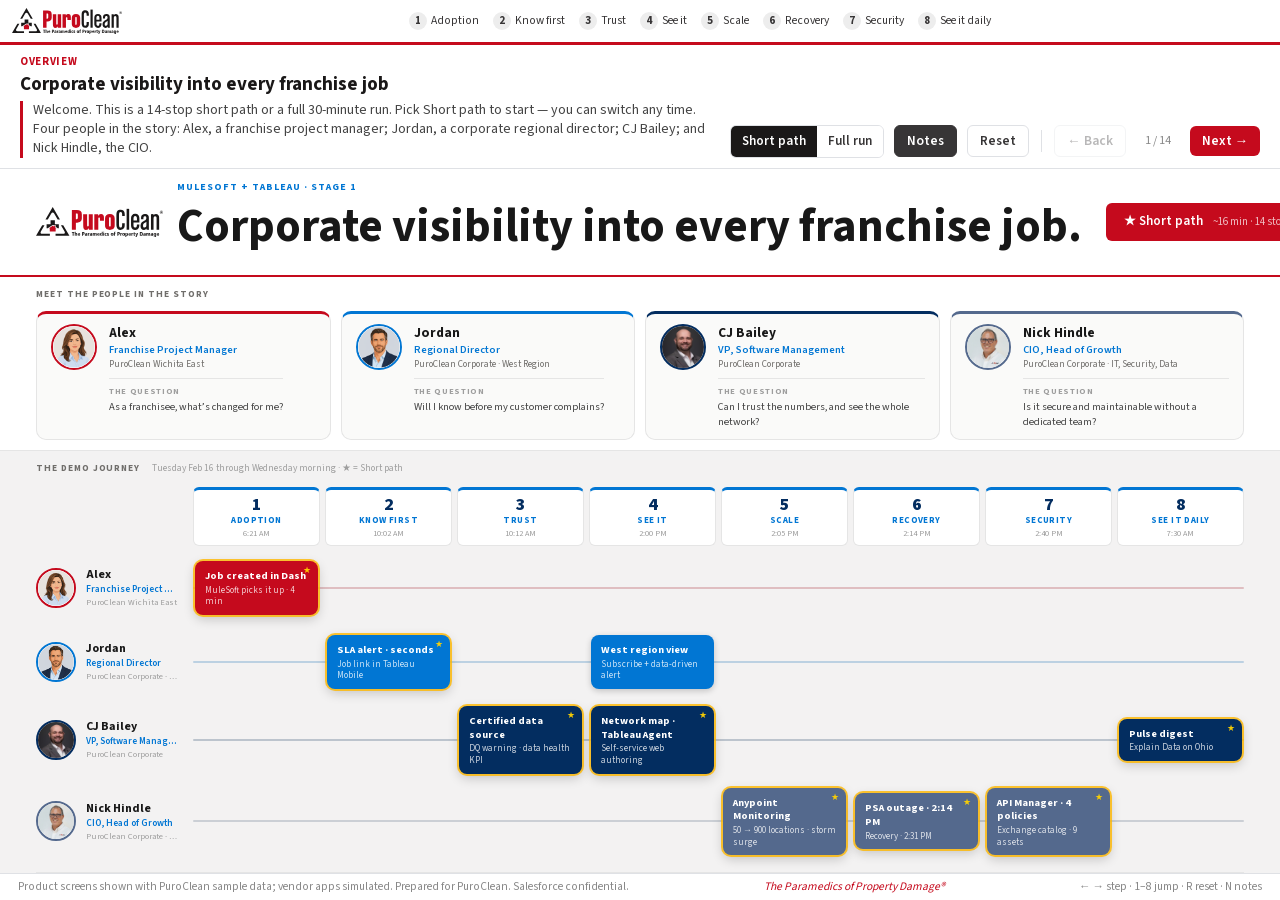
==== commit 6fac6c99: "Bump asset cache-bust tag to c21cc9d Co-authored-by: Cursor <cursoragent@cursor.com>" ====
--- a/internal.html
+++ b/internal.html
@@ -6,16 +6,16 @@
   <meta name="robots" content="noindex, nofollow"/>
   <title>PuroClean &middot; Integration strategy &middot; Presenter version</title>
   <link rel="icon" href="assets/icons/house.svg"/>
-  <link rel="stylesheet" href="css/styles.css?v=31b5bda"/>
+  <link rel="stylesheet" href="css/styles.css?v=c21cc9d"/>
 </head>
 <body>
   <div id="app"></div>
-  <script src="js/data.js?v=31b5bda"></script>
-  <script src="js/usmap.js?v=31b5bda"></script>
-  <script src="js/console.js?v=31b5bda"></script>
-  <script src="js/screens.js?v=31b5bda"></script>
-  <script src="js/acts.js?v=31b5bda"></script>
-  <script src="js/notes.js?v=31b5bda"></script>
-  <script src="js/engine.js?v=31b5bda"></script>
+  <script src="js/data.js?v=c21cc9d"></script>
+  <script src="js/usmap.js?v=c21cc9d"></script>
+  <script src="js/console.js?v=c21cc9d"></script>
+  <script src="js/screens.js?v=c21cc9d"></script>
+  <script src="js/acts.js?v=c21cc9d"></script>
+  <script src="js/notes.js?v=c21cc9d"></script>
+  <script src="js/engine.js?v=c21cc9d"></script>
 </body>
 </html>
--- a/css/styles.css
+++ b/css/styles.css
@@ -1399,21 +1399,26 @@
 .ca-a { font-size: 13.5px; color: #444; }
 
 /* ------------------------------------------------------------ wrap-up recap page */
-.wrap-page { max-width: 1260px; margin: 0 auto; padding: 18px 28px 24px; }
-.wrap-head h2 { font-size: 30px; margin: 6px 0 2px; color: #032D60; }
-.wrap-head .lede { margin: 0; color: #555; font-size: 15px; }
-.wrap-badge { display: inline-block; font-size: 11px; font-weight: 700; text-transform: uppercase; letter-spacing: .08em; color: var(--red); background: #FDECEE; border-radius: 999px; padding: 3px 11px; }
-.wrap-grid { display: grid; grid-template-columns: repeat(4, 1fr); gap: 10px; margin: 16px 0 14px; }
-.wrap-ch { background: #fff; border: 1px solid var(--line); border-radius: 10px; border-top: 3px solid var(--pc, #0176D3); padding: 11px 13px; }
-.wrap-ch-h { font-size: 14.5px; font-weight: 700; color: #181818; display: flex; align-items: center; gap: 8px; margin-bottom: 7px; }
+.wrap-page { max-width: 1260px; margin: 0 auto; padding: 12px 28px 18px; }
+.wrap-head h2 { font-size: 26px; margin: 3px 0 1px; color: #032D60; }
+.wrap-head .lede { margin: 0; color: #555; font-size: 13.5px; }
+.wrap-badge { display: inline-block; font-size: 10.5px; font-weight: 700; text-transform: uppercase; letter-spacing: .08em; color: var(--red); background: #FDECEE; border-radius: 999px; padding: 2px 10px; }
+.wrap-grid { display: grid; grid-template-columns: repeat(4, 1fr); gap: 10px; margin: 11px 0 11px; }
+.wrap-ch { background: #fff; border: 1px solid var(--line); border-radius: 10px; border-top: 3px solid var(--pc, #0176D3); padding: 10px 12px; display: flex; flex-direction: column; }
+.wrap-ch-h { font-size: 14px; font-weight: 700; color: #181818; display: flex; align-items: center; gap: 8px; margin-bottom: 7px; }
 .wrap-ch-n { flex: none; width: 20px; height: 20px; border-radius: 50%; background: var(--pc, #0176D3); color: #fff; font-size: 11px; display: grid; place-items: center; }
+.wrap-ch-lbl { display: block; font-size: 8.5px; font-weight: 700; text-transform: uppercase; letter-spacing: .07em; margin-bottom: 3px; }
+.wrap-ch-lbl.chal { color: var(--red); }
+.wrap-ch-lbl.now { color: #2E8B57; }
+.wrap-ch-chal { background: #FBF3F4; border-left: 3px solid var(--red); border-radius: 0 6px 6px 0; padding: 6px 9px; font-size: 11.5px; color: #5a4b4d; line-height: 1.32; margin-bottom: 8px; }
+.wrap-ch-now { margin-top: auto; }
 .wrap-ch-pts { list-style: none; margin: 0; padding: 0; display: flex; flex-direction: column; gap: 5px; }
-.wrap-ch-pts li { position: relative; padding-left: 14px; font-size: 12px; color: #444; line-height: 1.32; }
-.wrap-ch-pts li::before { content: ""; position: absolute; left: 1px; top: .5em; width: 5px; height: 5px; border-radius: 50%; background: var(--pc, #0176D3); }
-.wrap-outs-h, .wrap-road-h { font-size: 11px; font-weight: 700; text-transform: uppercase; letter-spacing: .08em; color: #706E6B; margin: 4px 0 8px; }
-.wrap-outs { display: grid; grid-template-columns: repeat(4, 1fr); gap: 10px; margin-bottom: 14px; }
-.wrap-out { display: flex; gap: 10px; align-items: center; background: #fff; border: 1px solid var(--line); border-radius: 10px; border-left: 3px solid var(--pc, #0176D3); padding: 10px 12px; }
-.wrap-out-av { flex: none; width: 46px; height: 46px; border-radius: 50%; overflow: hidden; border: 2px solid var(--pc, #0176D3); display: grid; place-items: center; background: var(--pc, #0176D3); }
+.wrap-ch-pts li { position: relative; padding-left: 14px; font-size: 12px; color: #333; line-height: 1.32; }
+.wrap-ch-pts li::before { content: ""; position: absolute; left: 1px; top: .5em; width: 6px; height: 6px; border-radius: 50%; background: var(--pc, #0176D3); }
+.wrap-outs-h, .wrap-road-h { font-size: 10.5px; font-weight: 700; text-transform: uppercase; letter-spacing: .08em; color: #706E6B; margin: 2px 0 6px; }
+.wrap-outs { display: grid; grid-template-columns: repeat(4, 1fr); gap: 10px; margin-bottom: 10px; }
+.wrap-out { display: flex; gap: 10px; align-items: center; background: #fff; border: 1px solid var(--line); border-radius: 10px; border-left: 3px solid var(--pc, #0176D3); padding: 9px 12px; }
+.wrap-out-av { flex: none; width: 40px; height: 40px; border-radius: 50%; overflow: hidden; border: 2px solid var(--pc, #0176D3); display: grid; place-items: center; background: var(--pc, #0176D3); }
 .wrap-out-av img { width: 100%; height: 100%; object-fit: cover; }
 .wrap-out-av span { color: #fff; font-weight: 700; font-size: 13px; }
 .wrap-out-nm { font-size: 13.5px; font-weight: 700; color: #181818; }
@@ -1425,7 +1430,7 @@
 .wrap-road-row b { display: block; font-size: 13px; color: #032D60; }
 .wrap-road-row span { display: block; font-size: 11.5px; color: #555; margin: 2px 0; line-height: 1.3; }
 .wrap-road-row em { font-size: 10px; font-style: normal; text-transform: uppercase; letter-spacing: .06em; color: #9E9E9E; }
-.wrap-tech { font-size: 11.5px; color: #555; background: #F6F8FA; border: 1px solid var(--line); border-radius: 8px; padding: 9px 13px; }
+.wrap-tech { font-size: 11px; color: #555; background: #F6F8FA; border: 1px solid var(--line); border-radius: 8px; padding: 8px 12px; }
 .wrap-tech-lbl { font-weight: 700; text-transform: uppercase; letter-spacing: .06em; font-size: 10px; color: #706E6B; margin-right: 8px; }
 
 /* ------------------------------------------------------------ anypoint platform */
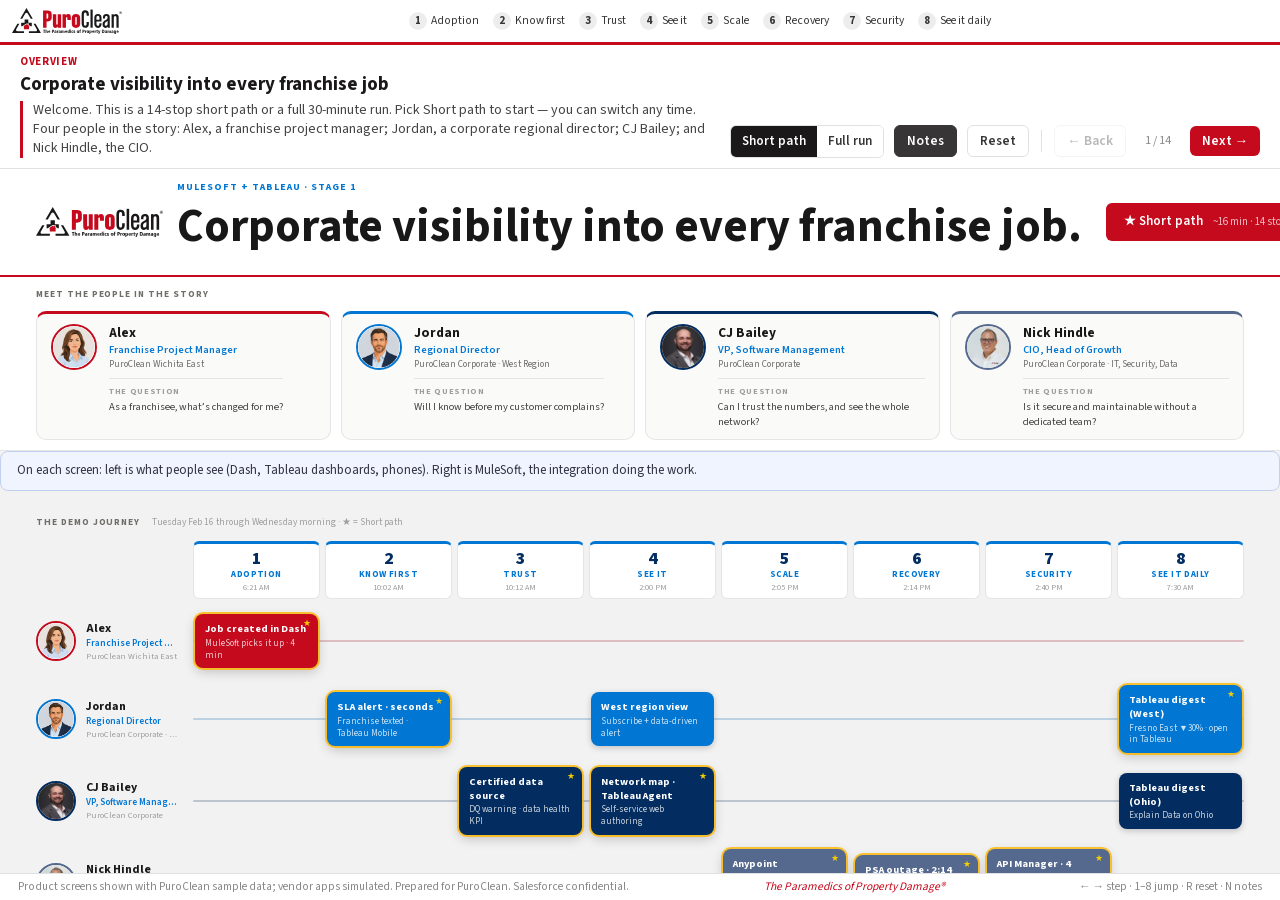
==== commit b41a973d: "CJ dry-run feedback: SMS two-phone, Rosetta auto-anim, location drill, break notify, shared-load, Jo" ====
--- a/internal.html
+++ b/internal.html
@@ -6,16 +6,16 @@
   <meta name="robots" content="noindex, nofollow"/>
   <title>PuroClean &middot; Integration strategy &middot; Presenter version</title>
   <link rel="icon" href="assets/icons/house.svg"/>
-  <link rel="stylesheet" href="css/styles.css?v=c21cc9d"/>
+  <link rel="stylesheet" href="css/styles.css?v=cjfb001"/>
 </head>
 <body>
   <div id="app"></div>
-  <script src="js/data.js?v=c21cc9d"></script>
-  <script src="js/usmap.js?v=c21cc9d"></script>
-  <script src="js/console.js?v=c21cc9d"></script>
-  <script src="js/screens.js?v=c21cc9d"></script>
-  <script src="js/acts.js?v=c21cc9d"></script>
-  <script src="js/notes.js?v=c21cc9d"></script>
-  <script src="js/engine.js?v=c21cc9d"></script>
+  <script src="js/data.js?v=cjfb001"></script>
+  <script src="js/usmap.js?v=cjfb001"></script>
+  <script src="js/console.js?v=cjfb001"></script>
+  <script src="js/screens.js?v=cjfb001"></script>
+  <script src="js/acts.js?v=cjfb001"></script>
+  <script src="js/notes.js?v=cjfb001"></script>
+  <script src="js/engine.js?v=cjfb001"></script>
 </body>
 </html>
--- a/css/styles.css
+++ b/css/styles.css
@@ -120,7 +120,7 @@
   overflow: auto; padding: 18px 22px 30px; display: flex; flex-direction: column; align-items: center; justify-content: safe center; gap: 12px;
   background: radial-gradient(circle at 20% 0%, #fff 0, var(--bg) 60%);
 }
-.right { background: var(--cx-bg); color: var(--cx-text); display: flex; flex-direction: column; min-height: 0; border-left: 4px solid var(--red); }
+.right { background: var(--cx-bg); color: var(--cx-text); display: flex; flex-direction: column; min-height: 0; border-left: 1px solid var(--cx-line); }
 .foot {
   display: flex; gap: 18px; justify-content: space-between; padding: 5px 18px; font-size: 11.5px; color: #888;
   background: #fff; border-top: 1px solid var(--line);
@@ -245,7 +245,7 @@
 .cmp-foot { font-size: 13px; font-style: italic; color: #555; border-top: 1px solid var(--line); padding-top: 8px; }
 
 .next-grid { display: grid; grid-template-columns: repeat(3, 1fr); gap: 10px; }
-.next-grid div { background: var(--bg); border-radius: 8px; padding: 12px; border-top: 3px solid var(--navy); }
+.next-grid div { background: var(--bg); border-radius: 8px; padding: 12px; border: 1px solid var(--line); }
 .next-grid b { display: block; }
 .next-grid small { color: #666; }
 blockquote { margin: 16px 0 8px; padding: 10px 14px; border-left: 4px solid var(--red); background: #fdf3f4; font-size: 17px; font-style: italic; }
@@ -293,7 +293,7 @@
 .tb-body { padding: 10px 12px 12px; }
 .tb-kpis { display: grid; grid-template-columns: repeat(5, 1fr); gap: 7px; margin-bottom: 9px; }
 .tb-kpis.three { grid-template-columns: repeat(3, 1fr); }
-.kpi { border: 1px solid var(--line); border-radius: 6px; padding: 6px 8px; border-top: 3px solid var(--navy); }
+.kpi { border: 1px solid var(--line); border-radius: 6px; padding: 6px 8px; }
 .kpi-k { font-size: 11px; color: #666; line-height: 1.15; }
 .kpi-v { font-size: 20px; font-weight: 700; color: var(--navy); }
 .kpi-v small { font-size: 11px; font-weight: 600; }
@@ -390,6 +390,11 @@
 .cx-lane-label.sys { fill: #7fd3d0; }
 .cx-lane-label.proc { fill: #8cc6f0; }
 .cx-lane-label.exp { fill: #cfa8f5; }
+/* Lane error/ok override states (set by C.lane()) */
+.cx-lane.err { fill: rgba(194, 57, 52, .09); stroke: rgba(194, 57, 52, .55); }
+.cx-lane.ok  { fill: rgba(46, 132, 74, .08); stroke: rgba(46, 132, 74, .40); }
+.cx-lane-label.err { fill: #c23934; }
+.cx-lane-label.ok  { fill: #2e844a; }
 .cx-legend .lg { display: inline-block; width: 10px; height: 10px; border-radius: 3px; margin: 0 5px -1px 12px; }
 .cx-legend .lg:first-child { margin-left: 0; }
 .cx-legend .lg.sys { background: #4fb3b0; }
@@ -565,8 +570,8 @@
 .srm { background: var(--cx-panel); border: 1px solid var(--cx-line); border-radius: 10px; padding: 12px 14px; }
 .srm-h { font-weight: 700; font-size: 14px; margin-bottom: 8px; }
 .srm-cols { display: grid; grid-template-columns: 1fr 1fr; gap: 10px; }
-.srm-cols > div { background: #2a2627; border-radius: 8px; padding: 10px 12px; border-top: 3px solid var(--cx-blue); }
-.srm-cols > div.pc { border-top-color: var(--red); }
+.srm-cols > div { background: #2a2627; border-radius: 8px; padding: 10px 12px; }
+.srm-cols > div.pc { }
 .srm-cols ul { margin: 6px 0 0; padding-left: 18px; font-size: 13.5px; }
 .srm-src { font-size: 11.5px; color: var(--cx-mut); margin-top: 8px; }
 
@@ -585,7 +590,7 @@
 .ghost-light { background: transparent; color: #fff; border: 1.5px solid rgba(255,255,255,.5); font-weight: 600; }
 .ghost-light:hover { border-color: #fff; }
 .hero-stats { display: grid; grid-template-columns: repeat(6, 1fr); gap: 10px; margin: 16px 0; }
-.hs { background: #fff; border: 1px solid var(--line); border-radius: 10px; padding: 12px 14px; border-top: 3px solid var(--red); }
+.hs { background: #fff; border: 1px solid var(--line); border-radius: 10px; padding: 12px 14px; }
 .hs b { display: block; font-size: 24px; color: var(--ink); }
 .hs span { font-size: 13px; color: #666; }
 .hero-split { display: grid; grid-template-columns: 45fr 55fr; border-radius: 12px; overflow: hidden; border: 1px solid var(--line); }
@@ -625,7 +630,7 @@
 .arch-out .arch-h { color: #888; }
 
 .close-cards { display: grid; grid-template-columns: repeat(4, 1fr); gap: 12px; margin: 14px 0 16px; }
-.close-cards > div { background: #fff; border: 1px solid var(--line); border-radius: 12px; padding: 16px 18px; border-top: 4px solid var(--red); }
+.close-cards > div { background: #fff; border: 1px solid var(--line); border-radius: 12px; padding: 16px 18px; }
 .close-cards i { font-style: normal; font-weight: 700; color: #fff; background: var(--red); width: 26px; height: 26px; border-radius: 50%; display: grid; place-items: center; margin-bottom: 8px; }
 .close-cards b { font-size: 19px; display: block; }
 .close-cards p { margin: 4px 0 0; color: #555; }
@@ -642,6 +647,19 @@
 .presenter small { color: #ccc; margin-bottom: 10px; }
 
 /* ------------------------------------------------------------ left pane: UI + "what's happening" line */
+/* ---- Two-phone side-by-side layout ---- */
+.duo { display: flex; gap: 20px; justify-content: center; align-items: flex-start; width: 100%; }
+.duo-col { display: flex; flex-direction: column; align-items: center; gap: 6px; flex: 0 0 auto; }
+.duo .device.phone { width: 292px; }
+/* SMS thread styles */
+.sms-thread { padding: 10px 12px; display: flex; flex-direction: column; gap: 8px; background: #f7f7f7; min-height: 160px; }
+.sms-from { font-size: 11px; font-weight: 700; color: #888; text-align: center; padding-bottom: 4px; border-bottom: 1px solid #e0e0e0; margin-bottom: 4px; }
+.sms-bubble { background: #e9e9ea; color: #1c1c1e; border-radius: 14px; padding: 8px 12px; font-size: 13px; line-height: 1.45; max-width: 90%; }
+.sms-bubble.in { align-self: flex-start; }
+.sms-bubble.ok { background: #d1f0db; }
+.sms-meta { font-size: 10px; color: #888; padding-left: 12px; margin-top: -4px; }
+.sms-meta.ok { color: #2e844a; }
+/* ---- end two-phone ---- */
 .left-ui { display: flex; flex-direction: column; align-items: center; gap: 10px; width: 100%; }
 .left-desc {
   position: sticky; bottom: 0; z-index: 3; flex: none;
@@ -675,6 +693,9 @@
 .lx-logo { height: 18px; display: block; }
 .lx-search { flex: 1; max-width: 300px; margin: 0 auto; display: flex; align-items: center; gap: 6px; height: 26px; padding: 0 10px; border: 1px solid #c9c9c9; border-radius: 14px; color: var(--sf-mut); background: #fff; font-size: 12px; white-space: nowrap; overflow: hidden; }
 .lx-search svg { width: 13px; height: 13px; flex: none; }
+.lx-illus { font-size: 10px; font-weight: 600; letter-spacing: .03em; color: #888; background: #f0f0f0; border: 1px solid #ddd; border-radius: 10px; padding: 2px 7px; white-space: nowrap; flex: none; }
+.lx.anypoint .lx-illus { background: rgba(255,255,255,.08); border-color: rgba(255,255,255,.15); color: #aaa; }
+.lx.vendor.dash .lx-illus { background: rgba(0,0,0,.08); border-color: rgba(0,0,0,.12); color: #7a8a9c; }
 .lx-ghi { display: flex; gap: 11px; align-items: center; color: var(--sf-mut); }
 .lx-ghi i { display: block; position: relative; }
 .lx-ghi svg { width: 15px; height: 15px; display: block; }
@@ -708,23 +729,103 @@
 .lx.vendor .lx-card { border-radius: 6px; }
 .lx.vendor .sbtn, .lx.vendor .sbtn-group, .lx.vendor .lx-oi { border-radius: 6px; }
 
-/* Dash: a light header with the DASH wordmark over a blue menu bar, a job tab row and light-blue buttons */
-.lx.vendor.dash { --sf: #2b6cb0; --sf-d: #1f5890; background: #f1f4f8; }
-.lx.vendor.dash .lx-gh { height: 34px; background: #fff; border-bottom: 1px solid #d5dce5; color: #44546a; }
-.lx.vendor.dash .lx-search { display: none; }
-.lx.vendor.dash .lx-ghi { margin-left: auto; color: #6b7a8c; }
-.lx.vendor.dash .lx-brand em { color: #6b7a8c; border-color: #cbd5e1; }
-.lx.vendor.dash .lx-av { background: #2b4f81; }
-.lx.vendor.dash .lx-nav { background: #2b4f81; height: 28px; }
-.lx.vendor.dash .lx-tab { height: 28px; color: #e3ebf6; font-size: 12px; }
-.lx.vendor.dash .lx-tab.on { color: #fff; background: rgba(255,255,255,.16); border-bottom-color: #7cc4f0; }
-.lx.vendor.dash .sbtn.brand { background: #4aa8de; border-color: #4aa8de; }
-.lx.vendor.dash .sbtn.brand:hover { background: #3a95cb; }
-.dx-logo { display: flex; flex-direction: column; line-height: 1; font-weight: 800; font-size: 16px; letter-spacing: .6px; color: #1d5fa8; }
-.dx-logo small { font-size: 6.5px; letter-spacing: 1.4px; font-weight: 700; color: #6b7a8c; margin-top: 1px; }
-.dx-tabs { display: flex; gap: 2px; margin: 0 2px; border-bottom: 2px solid #4aa8de; font-size: 11px; overflow: hidden; }
-.dx-tabs span { padding: 3px 8px; color: #5a6878; background: #e3e9f0; border: 1px solid #cfd7e0; border-bottom: 0; border-radius: 3px 3px 0 0; white-space: nowrap; }
-.dx-tabs span.on { background: #4aa8de; border-color: #4aa8de; color: #fff; font-weight: 600; }
+/* ============================================================ DASH Enterprise (PuroLogic) skin ============================================================ */
+/* Top-level wrapper — replaces the generic .lx.vendor.dash structure */
+.lx.vendor.dash { background: #f0f3f7; font-family: Arial, "Helvetica Neue", sans-serif; font-size: 12px; color: #222; }
+
+/* White top bar with DASH ENTERPRISE wordmark */
+.dx-top { display: flex; align-items: center; gap: 10px; background: #fff; border-bottom: 1px solid #c8d2dc; padding: 0 10px; height: 36px; }
+.dx-jobsearch { display: flex; align-items: center; gap: 0; border: 1px solid #bdc8d4; border-radius: 2px; overflow: hidden; }
+.dx-joblbl { padding: 0 6px; font-size: 11.5px; font-weight: 700; color: #0a2744; background: #e6ecf2; border-right: 1px solid #bdc8d4; white-space: nowrap; cursor: default; }
+.dx-jsearch { border: 0; font: inherit; font-size: 11.5px; padding: 3px 7px; width: 130px; background: #fff; color: #444; outline: none; }
+.dx-welcome { font-size: 11.5px; color: #5a6878; margin-left: auto; white-space: nowrap; }
+.dx-welcome a { color: #0a2744; text-decoration: underline; cursor: pointer; }
+.lx-illus { font-size: 10px; color: #888; white-space: nowrap; }
+
+/* Navy menu bar */
+.dx-nav { display: flex; background: #0a2744; padding: 0 4px; height: 27px; }
+.dx-ni { padding: 0 10px; color: #c5d5e8; font-size: 12px; font-weight: 600; display: flex; align-items: center; gap: 3px; cursor: pointer; border-bottom: 2px solid transparent; }
+.dx-ni.on, .dx-ni:hover { color: #fff; border-bottom-color: #5ba4d4; }
+.dx-ni i { font-style: normal; font-size: 9px; opacity: .8; }
+
+/* Last Views grey strip */
+.dx-lastviews { background: #e8ecf0; border-bottom: 1px solid #cdd5dc; padding: 3px 12px; font-size: 11px; color: #5a6878; }
+.dx-lastviews b { font-weight: 700; color: #44546a; margin-right: 6px; }
+
+/* DASH wordmark */
+.dx-logo { display: flex; flex-direction: column; line-height: 1; font-weight: 800; font-size: 16px; letter-spacing: .8px; color: #0a2744; }
+.dx-logo small { font-size: 6px; letter-spacing: 1.6px; font-weight: 700; color: #5a6878; margin-top: 1px; }
+.lx.vendor.dash .lx-brand em { font-style: normal; font-size: 11px; color: #5ba4d4; margin-left: 6px; font-weight: 600; border: 0; padding: 0; }
+
+/* Tab row */
+.dx-tabs { display: flex; gap: 1px; border-bottom: 2px solid #5ba4d4; font-size: 11px; overflow: hidden; margin: 0; }
+.dx-tabs span { padding: 4px 9px; color: #5a6878; background: #dde5ef; border: 1px solid #c8d2dc; border-bottom: 0; border-radius: 3px 3px 0 0; white-space: nowrap; cursor: pointer; }
+.dx-tabs span.on { background: #5ba4d4; border-color: #5ba4d4; color: #fff; font-weight: 700; }
+
+/* Light-blue DASH buttons */
+.dx-btn { font: inherit; font-size: 12px; font-weight: 700; padding: 4px 12px; border-radius: 2px; cursor: pointer; border: 1px solid; }
+.dx-btn.pri { background: #5ba4d4; border-color: #4a8fc0; color: #fff; }
+.dx-btn.pri:hover { background: #4a8fc0; }
+.dx-btn.sec { background: #fff; border-color: #9ab0c8; color: #0a2744; }
+.dx-btn.sec:hover { background: #eef2f6; }
+
+/* Slideboard: title row + quadrants */
+.dx-sb { padding: 6px 8px 8px; display: flex; flex-direction: column; gap: 6px; }
+.dx-sbh { display: flex; align-items: center; gap: 8px; padding-bottom: 6px; border-bottom: 1px solid #cdd5dc; }
+.dx-sbid { font-size: 14px; font-weight: 700; color: #0a2744; display: flex; align-items: center; gap: 8px; flex: 1; }
+.dx-status { background: #d6e6f5; color: #0a2744; font-size: 11px; font-weight: 700; border-radius: 3px; padding: 1px 7px; }
+.dx-sbactions { display: flex; gap: 5px; }
+.dx-quads { display: grid; grid-template-columns: 1fr 1fr; gap: 5px; }
+.dx-quad { background: #fff; border: 1px solid #cdd5dc; border-radius: 2px; padding: 0; }
+.dx-qh { background: #dde5ef; padding: 4px 8px; font-size: 11.5px; font-weight: 700; color: #0a2744; border-bottom: 1px solid #cdd5dc; }
+.dx-pencil { font-style: normal; color: #5ba4d4; margin-left: 4px; cursor: pointer; }
+.dx-qf { display: flex; gap: 6px; padding: 3px 8px; font-size: 11.5px; border-bottom: 1px solid #f0f3f7; }
+.dx-qf label { color: #6b7a8c; min-width: 80px; font-weight: 700; }
+.dx-qf span { color: #222; }
+.dx-qf .dx-empty { color: #999; font-style: italic; }
+.dx-qf .dx-sel { color: #5ba4d4; cursor: pointer; position: relative; }
+.dx-qf .dx-menu { position: absolute; z-index: 10; background: #fff; border: 1px solid #c8d2dc; box-shadow: 0 4px 12px rgba(0,0,0,.15); border-radius: 3px; min-width: 130px; top: 100%; left: 0; }
+.dx-qf .dx-menu span { display: block; padding: 5px 12px; font-size: 12px; color: #0a2744; cursor: pointer; }
+.dx-qf .dx-menu span:hover { background: #eef4fb; }
+
+/* Dates tab two-column grid */
+.dx-dates { display: grid; grid-template-columns: 1fr 1fr; gap: 0 12px; padding: 6px 8px; background: #fff; border: 1px solid #cdd5dc; margin-top: 4px; }
+.dx-dc { display: flex; flex-direction: column; }
+.dx-df { display: flex; align-items: center; gap: 6px; padding: 4px 0; border-bottom: 1px solid #f0f3f7; font-size: 11.5px; }
+.dx-df label { color: #6b7a8c; min-width: 110px; font-weight: 700; }
+.dx-di { color: #222; background: #f7f9fb; border: 1px solid #c8d2dc; border-radius: 2px; padding: 2px 6px; min-width: 80px; }
+.dx-df .dx-empty { color: #999; font-style: italic; }
+.dx-df.flash { background: #fff3cd; border-radius: 3px; }
+.dx-df.mapped .dx-di { background: #eefbf0; border-color: #5cb85c; color: #2a6e2a; font-weight: 700; }
+
+/* Notes tab */
+.dx-notes { background: #fff; border: 1px solid #cdd5dc; margin-top: 4px; padding: 6px 8px; }
+.dx-note-acts { display: flex; gap: 5px; margin-bottom: 8px; }
+.dx-nt { width: 100%; border-collapse: collapse; font-size: 11px; }
+.dx-nt th { background: #dde5ef; color: #44546a; font-weight: 700; text-align: left; padding: 4px 7px; border: 1px solid #cdd5dc; }
+.dx-nt td { padding: 3px 7px; border: 1px solid #e5ebf0; vertical-align: top; }
+.dx-nt tr:nth-child(even) td { background: #f7f9fb; }
+
+/* Send Email modal */
+.dx-modal { background: #fff; border: 1px solid #c8d2dc; border-radius: 3px; box-shadow: 0 8px 24px rgba(0,0,0,.18); margin-top: 8px; }
+.dx-modal-h { background: #0a2744; color: #fff; padding: 7px 12px; font-size: 13px; font-weight: 700; border-radius: 3px 3px 0 0; }
+.dx-modal-b { padding: 10px 12px; display: flex; flex-direction: column; gap: 6px; }
+.dx-mf { display: flex; gap: 8px; font-size: 12px; align-items: flex-start; }
+.dx-mf label { font-weight: 700; color: #6b7a8c; min-width: 60px; padding-top: 2px; }
+.dx-mf.body { align-items: flex-start; }
+.ecmp-to, .ecmp-subj { color: #222; }
+.ecmp-body { color: #333; font-size: 11.5px; line-height: 1.5; white-space: pre-wrap; }
+
+/* DASH grid (dashJobs) */
+.dx-grid { background: #fff; border: 1px solid #cdd5dc; border-radius: 2px; overflow: hidden; }
+.dx-gh-bar { display: grid; grid-template-columns: 90px 90px 1fr 80px 140px; background: #dde5ef; color: #44546a; font-weight: 700; font-size: 11px; padding: 4px 8px; gap: 8px; }
+.dx-gr { display: grid; grid-template-columns: 90px 90px 1fr 80px 140px; font-size: 11.5px; padding: 4px 8px; gap: 8px; border-bottom: 1px solid #e8ecf0; }
+.dx-gr:nth-child(even) { background: #f7f9fb; }
+.dx-inlbar { display: flex; align-items: center; gap: 8px; padding: 5px 8px; background: #fff8dc; border-top: 1px solid #e8d87a; font-size: 11.5px; }
+.dx-inlbar span { flex: 1; color: #5a4800; }
+.dx-inl { color: #5ba4d4; font-weight: 700; }
+.dx-toast.ok { background: #d4edda; border: 1px solid #5cb85c; color: #2a6e2a; border-radius: 2px; padding: 6px 10px; font-size: 12px; font-weight: 700; margin-top: 6px; }
+/* ============================================================ end DASH Enterprise ============================================================ */
 
 .lx.admin { --sf: #00346D; --sf-d: #002650; background: #f3f4f6; }
 .lx.admin .lx-logo { height: 16px; }
@@ -1003,7 +1104,7 @@
 .tv-bans.n4 { grid-template-columns: repeat(4, 1fr); }
 .tv-bans.n5 { grid-template-columns: repeat(5, 1fr); }
 .tv-ban { position: relative; border: 1px solid #e6e6e6; border-radius: 4px; padding: 6px 8px 4px; background: #fff; min-width: 0; transition: box-shadow .2s, border-color .2s; }
-.tv-ban::before { content: ""; position: absolute; left: -1px; right: -1px; top: -1px; height: 3px; background: #4e79a7; border-radius: 4px 4px 0 0; }
+.tv-ban::before { content: ""; position: absolute; left: -1px; right: -1px; top: -1px; height: 3px; border-radius: 4px 4px 0 0; }
 .tv-bk { font-size: 10.5px; color: #666; line-height: 1.2; white-space: nowrap; overflow: hidden; text-overflow: ellipsis; }
 .tv-bv { font-size: 20px; font-weight: 700; color: #1b1b1b; line-height: 1.15; letter-spacing: -.01em; white-space: nowrap; }
 .tv-bd { font-size: 10.5px; white-space: nowrap; overflow: hidden; text-overflow: ellipsis; }
@@ -1984,6 +2085,7 @@
 .cast-qlbl { display: block; font-size: 8.5px; font-weight: 700; text-transform: uppercase; letter-spacing: .08em; color: #9E9E9E; margin-bottom: 2px; }
 
 /* ---- Journey section ---- */
+.hv2-legend { background: #f0f4ff; border: 1px solid #c2d0f0; border-radius: 8px; padding: 9px 16px; font-size: 13px; color: #334; line-height: 1.5; margin: 0 0 14px; }
 .hv2-journey {
   flex: 1;
   padding: 11px 36px 6px;
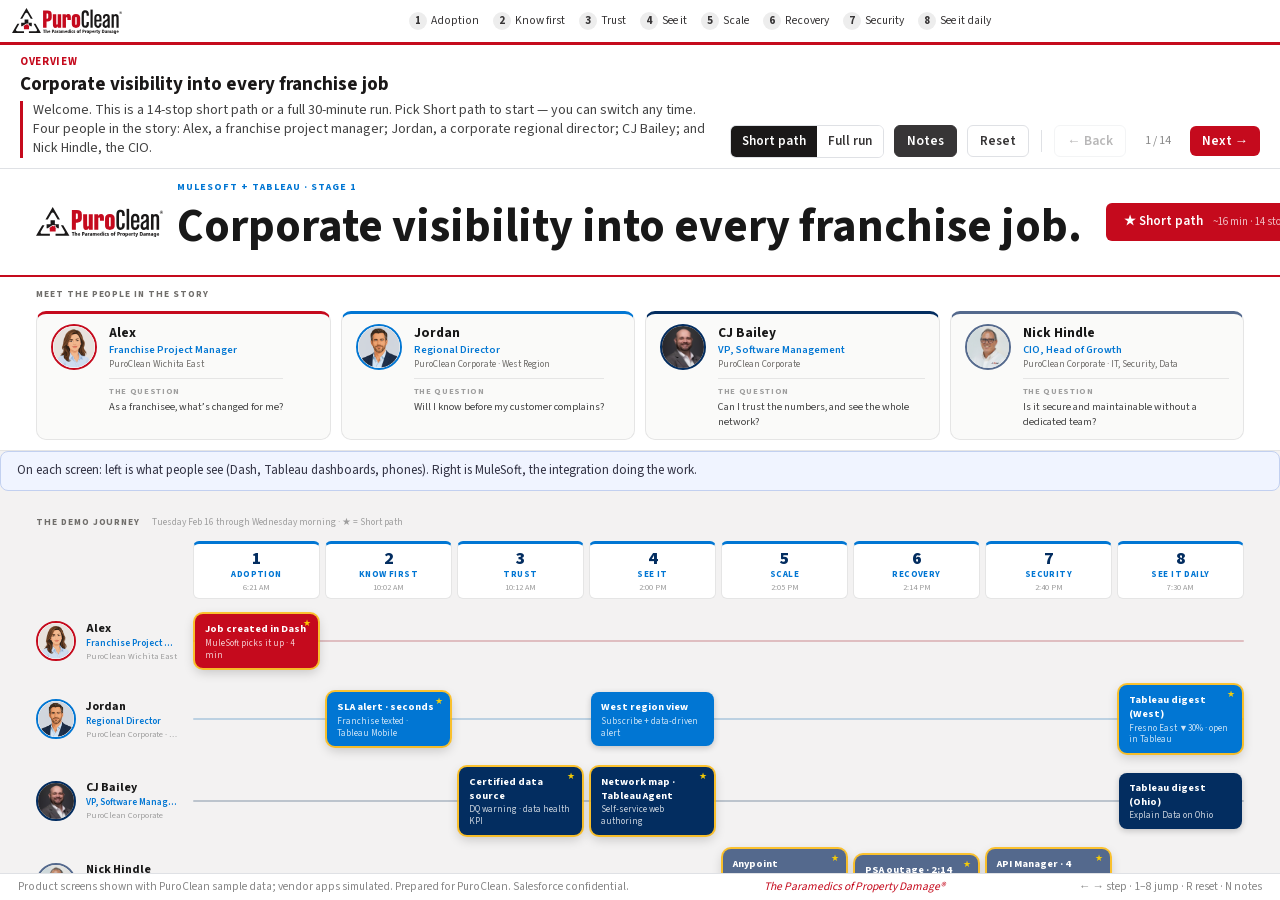
==== commit ba6c28f6: "Fix blank step 2.1: export franchiseSms, two-phone SMS flow; fix C.extra object calls in 1.2 and 6.1" ====
--- a/internal.html
+++ b/internal.html
@@ -6,16 +6,16 @@
   <meta name="robots" content="noindex, nofollow"/>
   <title>PuroClean &middot; Integration strategy &middot; Presenter version</title>
   <link rel="icon" href="assets/icons/house.svg"/>
-  <link rel="stylesheet" href="css/styles.css?v=cjfb001"/>
+  <link rel="stylesheet" href="css/styles.css?v=cjfb002"/>
 </head>
 <body>
   <div id="app"></div>
-  <script src="js/data.js?v=cjfb001"></script>
-  <script src="js/usmap.js?v=cjfb001"></script>
-  <script src="js/console.js?v=cjfb001"></script>
-  <script src="js/screens.js?v=cjfb001"></script>
-  <script src="js/acts.js?v=cjfb001"></script>
-  <script src="js/notes.js?v=cjfb001"></script>
-  <script src="js/engine.js?v=cjfb001"></script>
+  <script src="js/data.js?v=cjfb002"></script>
+  <script src="js/usmap.js?v=cjfb002"></script>
+  <script src="js/console.js?v=cjfb002"></script>
+  <script src="js/screens.js?v=cjfb002"></script>
+  <script src="js/acts.js?v=cjfb002"></script>
+  <script src="js/notes.js?v=cjfb002"></script>
+  <script src="js/engine.js?v=cjfb002"></script>
 </body>
 </html>
--- a/css/styles.css
+++ b/css/styles.css
@@ -477,6 +477,7 @@
 .lin { background: var(--cx-panel); border: 1px solid var(--cx-line); border-radius: 10px; padding: 12px 14px; }
 .lin-h { font-weight: 700; font-size: 15px; margin-bottom: 10px; }
 .lin-row { display: grid; grid-template-columns: 140px 1fr 170px; gap: 10px; background: #2a2627; border-radius: 7px; padding: 9px 12px; align-items: center; animation: fadeUp .35s ease both; border-left: 3px solid var(--red); }
+.lin.list .lin-row + .lin-row { margin-top: 6px; }
 .lin-row.note { margin-top: 10px; border-left-color: var(--cx-blue); background: transparent; border: 1px dashed var(--cx-line); }
 .lin-k { font-size: 11.5px; text-transform: uppercase; letter-spacing: .05em; color: var(--cx-mut); font-weight: 700; }
 .lin-v { font-size: 14.5px; color: #fff; }
@@ -647,19 +648,15 @@
 .presenter small { color: #ccc; margin-bottom: 10px; }
 
 /* ------------------------------------------------------------ left pane: UI + "what's happening" line */
-/* ---- Two-phone side-by-side layout ---- */
-.duo { display: flex; gap: 20px; justify-content: center; align-items: flex-start; width: 100%; }
-.duo-col { display: flex; flex-direction: column; align-items: center; gap: 6px; flex: 0 0 auto; }
-.duo .device.phone { width: 292px; }
-/* SMS thread styles */
-.sms-thread { padding: 10px 12px; display: flex; flex-direction: column; gap: 8px; background: #f7f7f7; min-height: 160px; }
-.sms-from { font-size: 11px; font-weight: 700; color: #888; text-align: center; padding-bottom: 4px; border-bottom: 1px solid #e0e0e0; margin-bottom: 4px; }
-.sms-bubble { background: #e9e9ea; color: #1c1c1e; border-radius: 14px; padding: 8px 12px; font-size: 13px; line-height: 1.45; max-width: 90%; }
-.sms-bubble.in { align-self: flex-start; }
-.sms-bubble.ok { background: #d1f0db; }
-.sms-meta { font-size: 10px; color: #888; padding-left: 12px; margin-top: -4px; }
-.sms-meta.ok { color: #2e844a; }
-/* ---- end two-phone ---- */
+/* Two phones side by side (step 2.1) */
+.duo { display: flex; gap: 16px; justify-content: center; align-items: flex-start; }
+.duo-col { display: flex; flex-direction: column; align-items: center; gap: 10px; flex: none; }
+.sms-thread { display: flex; flex-direction: column; gap: 8px; background: #fff; }
+.sms-from { font-size: 11px; color: #8a8a8e; text-align: center; }
+.sms-bubble { align-self: flex-start; max-width: 88%; background: #e9e9eb; color: #1c1c1e; border-radius: 16px; padding: 8px 12px; font-size: 13.5px; line-height: 1.4; animation: fadeUp .35s ease both; }
+.sms-bubble small { display: block; margin-top: 4px; font-size: 11px; color: #6b6b70; }
+.sms-bubble.ok { background: #d6f5df; }
+.ml-app.msg { background: #34c759; }
 .left-ui { display: flex; flex-direction: column; align-items: center; gap: 10px; width: 100%; }
 .left-desc {
   position: sticky; bottom: 0; z-index: 3; flex: none;
@@ -1059,6 +1056,7 @@
   display: flex; align-items: center; gap: 10px; background: #2E844A; color: #fff; border-radius: 12px;
   padding: 9px 16px; box-shadow: 0 6px 16px rgba(0,0,0,.22); animation: toastIn .4s ease both;
 }
+.lx-toast.error { background: #BA0517; pointer-events: none; animation: none; }
 .lx-toast b { display: block; font-size: 13px; }
 .lx-toast small { display: block; font-size: 11.5px; opacity: .92; }
 .lx-ti { width: 22px; height: 22px; border-radius: 50%; border: 2px solid #fff; display: grid; place-items: center; flex: none; }
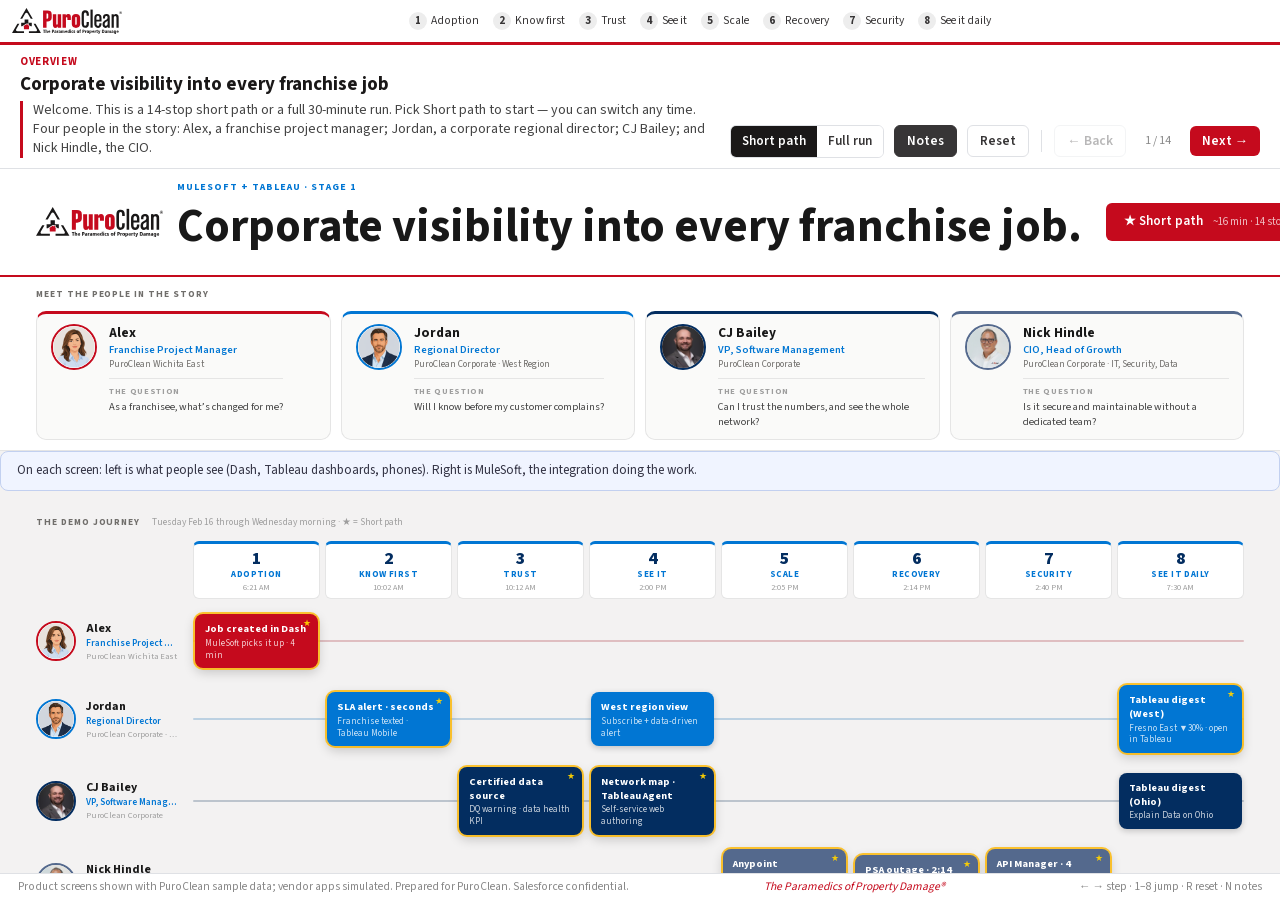
==== commit 8a7bf9eb: "2.1: franchise owner calls the customer; remove Call franchise button, reword confirmation text Co-a" ====
--- a/internal.html
+++ b/internal.html
@@ -6,16 +6,16 @@
   <meta name="robots" content="noindex, nofollow"/>
   <title>PuroClean &middot; Integration strategy &middot; Presenter version</title>
   <link rel="icon" href="assets/icons/house.svg"/>
-  <link rel="stylesheet" href="css/styles.css?v=cjfb002"/>
+  <link rel="stylesheet" href="css/styles.css?v=cjfb003"/>
 </head>
 <body>
   <div id="app"></div>
-  <script src="js/data.js?v=cjfb002"></script>
-  <script src="js/usmap.js?v=cjfb002"></script>
-  <script src="js/console.js?v=cjfb002"></script>
-  <script src="js/screens.js?v=cjfb002"></script>
-  <script src="js/acts.js?v=cjfb002"></script>
-  <script src="js/notes.js?v=cjfb002"></script>
-  <script src="js/engine.js?v=cjfb002"></script>
+  <script src="js/data.js?v=cjfb003"></script>
+  <script src="js/usmap.js?v=cjfb003"></script>
+  <script src="js/console.js?v=cjfb003"></script>
+  <script src="js/screens.js?v=cjfb003"></script>
+  <script src="js/acts.js?v=cjfb003"></script>
+  <script src="js/notes.js?v=cjfb003"></script>
+  <script src="js/engine.js?v=cjfb003"></script>
 </body>
 </html>
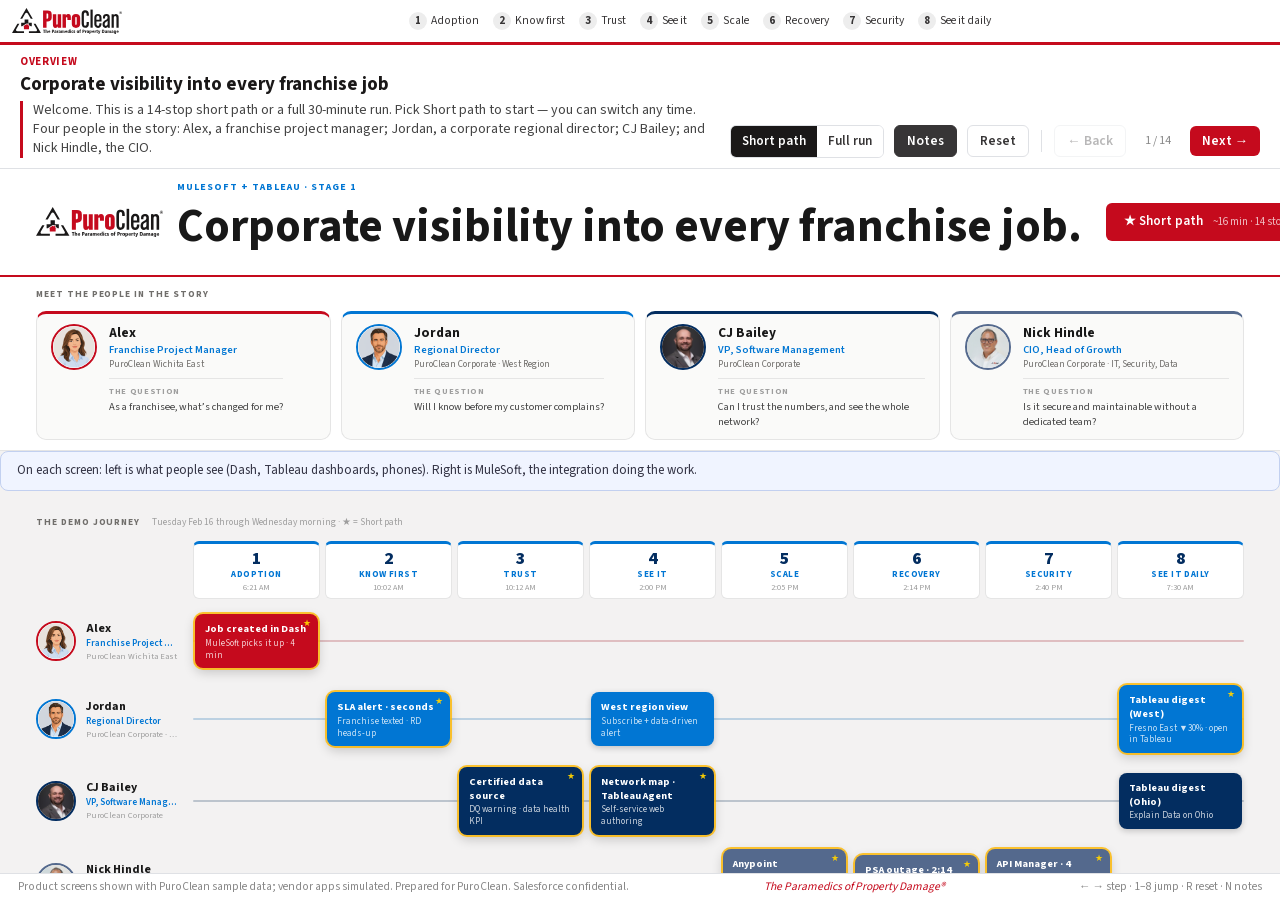
==== commit d627d97f: "2.1: owner text leads; Call Dana click; RD heads-up only, no Acknowledge Co-authored-by: Cursor <cur" ====
--- a/internal.html
+++ b/internal.html
@@ -6,16 +6,16 @@
   <meta name="robots" content="noindex, nofollow"/>
   <title>PuroClean &middot; Integration strategy &middot; Presenter version</title>
   <link rel="icon" href="assets/icons/house.svg"/>
-  <link rel="stylesheet" href="css/styles.css?v=cjfb003"/>
+  <link rel="stylesheet" href="css/styles.css?v=cjfb004"/>
 </head>
 <body>
   <div id="app"></div>
-  <script src="js/data.js?v=cjfb003"></script>
-  <script src="js/usmap.js?v=cjfb003"></script>
-  <script src="js/console.js?v=cjfb003"></script>
-  <script src="js/screens.js?v=cjfb003"></script>
-  <script src="js/acts.js?v=cjfb003"></script>
-  <script src="js/notes.js?v=cjfb003"></script>
-  <script src="js/engine.js?v=cjfb003"></script>
+  <script src="js/data.js?v=cjfb004"></script>
+  <script src="js/usmap.js?v=cjfb004"></script>
+  <script src="js/console.js?v=cjfb004"></script>
+  <script src="js/screens.js?v=cjfb004"></script>
+  <script src="js/acts.js?v=cjfb004"></script>
+  <script src="js/notes.js?v=cjfb004"></script>
+  <script src="js/engine.js?v=cjfb004"></script>
 </body>
 </html>
--- a/css/styles.css
+++ b/css/styles.css
@@ -657,6 +657,13 @@
 .sms-bubble small { display: block; margin-top: 4px; font-size: 11px; color: #6b6b70; }
 .sms-bubble.ok { background: #d6f5df; }
 .ml-app.msg { background: #34c759; }
+.duo-col.side { zoom: .72; }
+.duo-note { font-size: 15px; color: var(--mut, #706e6b); }
+.notifs { display: flex; flex-direction: column; gap: 8px; }
+.notif.ok b { color: #2e844a; }
+.sms-call { align-self: flex-start; display: inline-flex; align-items: center; gap: 6px; border: 0; border-radius: 18px; padding: 8px 14px; background: #34c759; color: #fff; font: inherit; font-size: 13px; font-weight: 600; cursor: pointer; }
+.sms-call svg { width: 14px; height: 14px; }
+.sms-call.done { background: #e9e9eb; color: #2e844a; cursor: default; }
 .left-ui { display: flex; flex-direction: column; align-items: center; gap: 10px; width: 100%; }
 .left-desc {
   position: sticky; bottom: 0; z-index: 3; flex: none;
